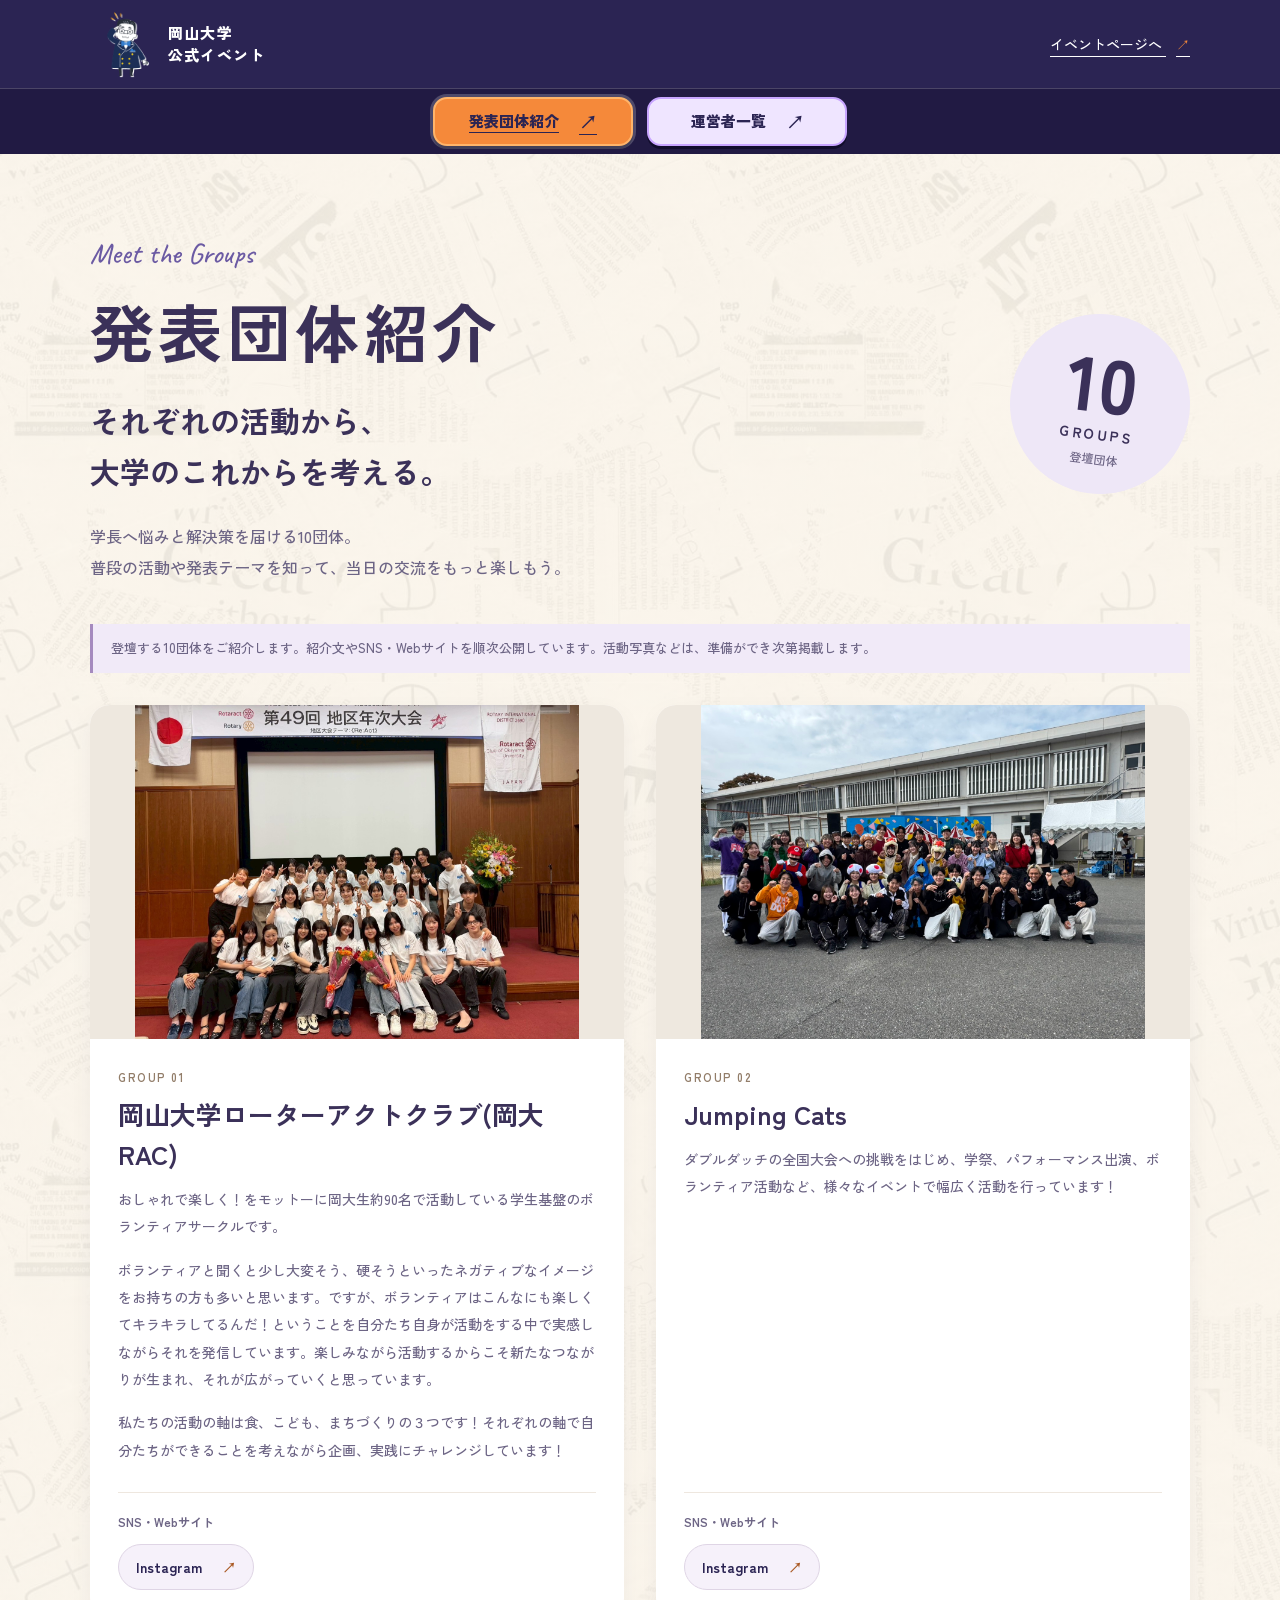
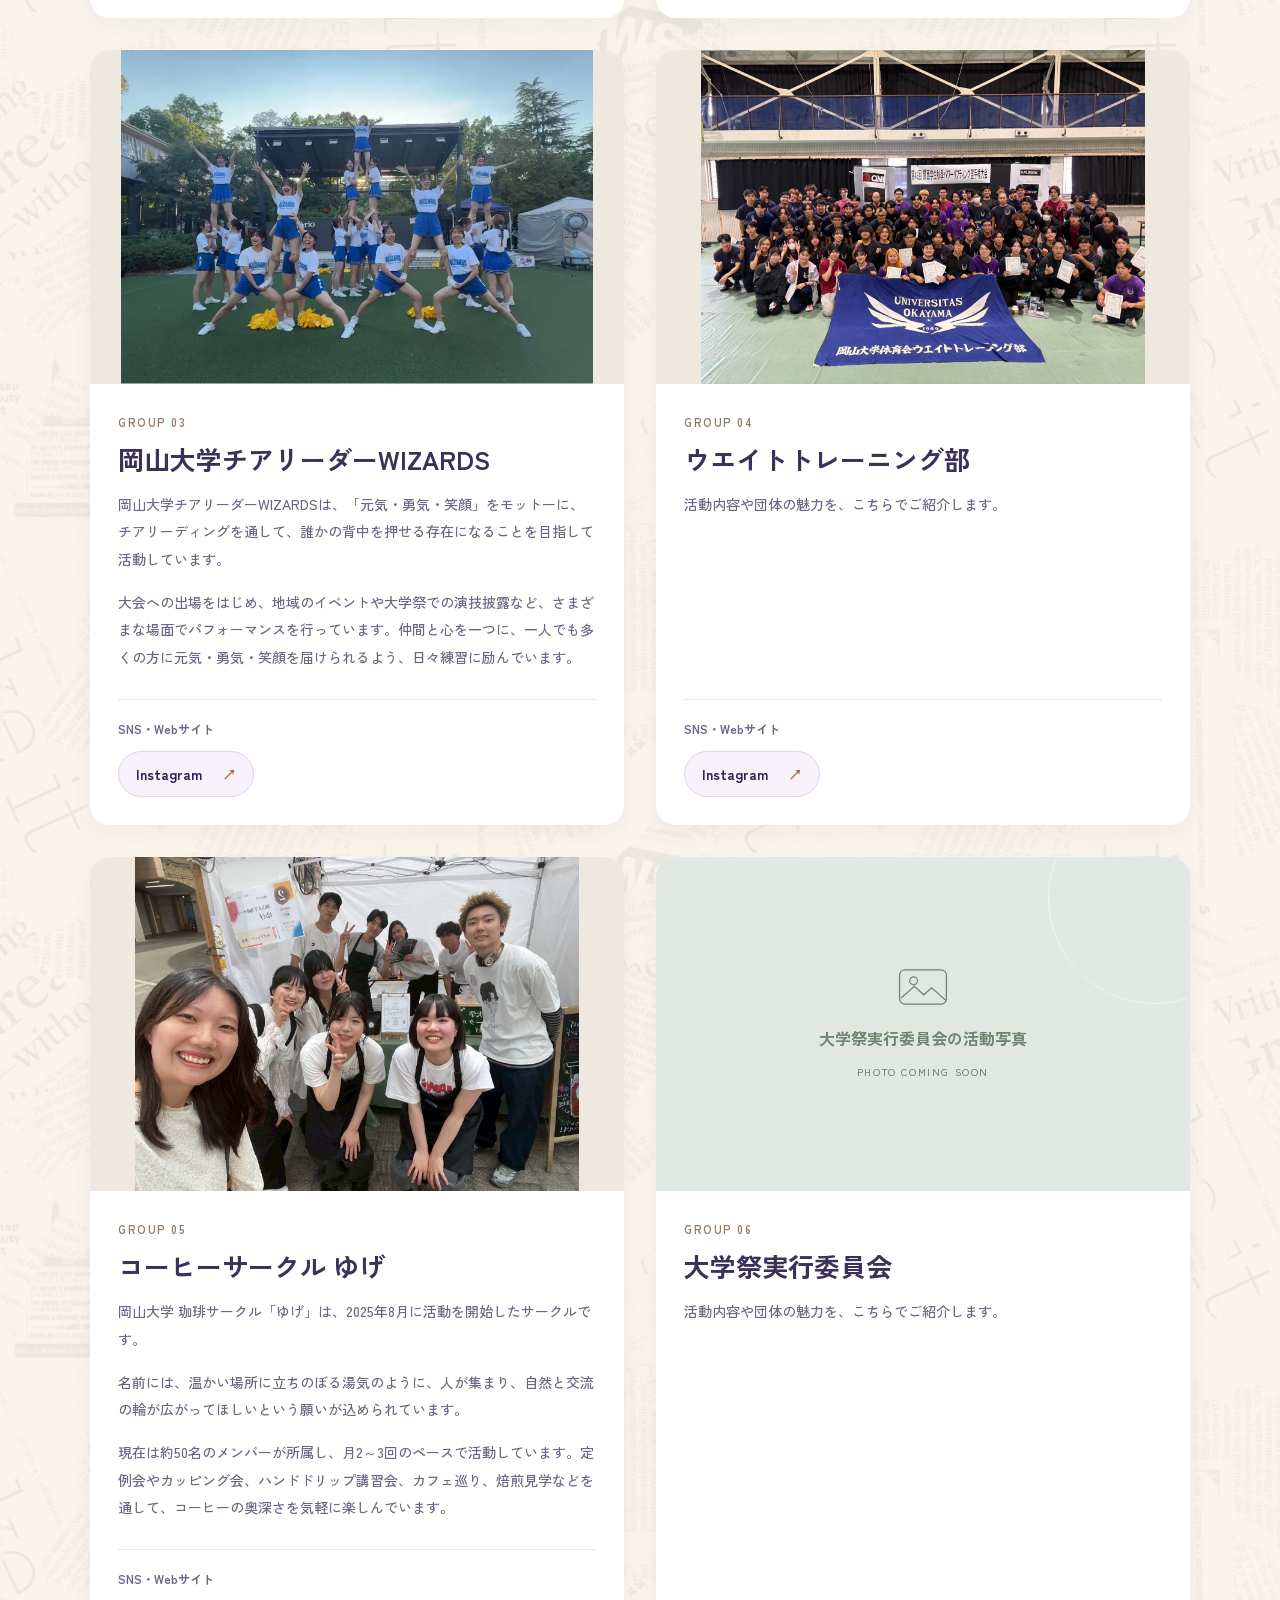
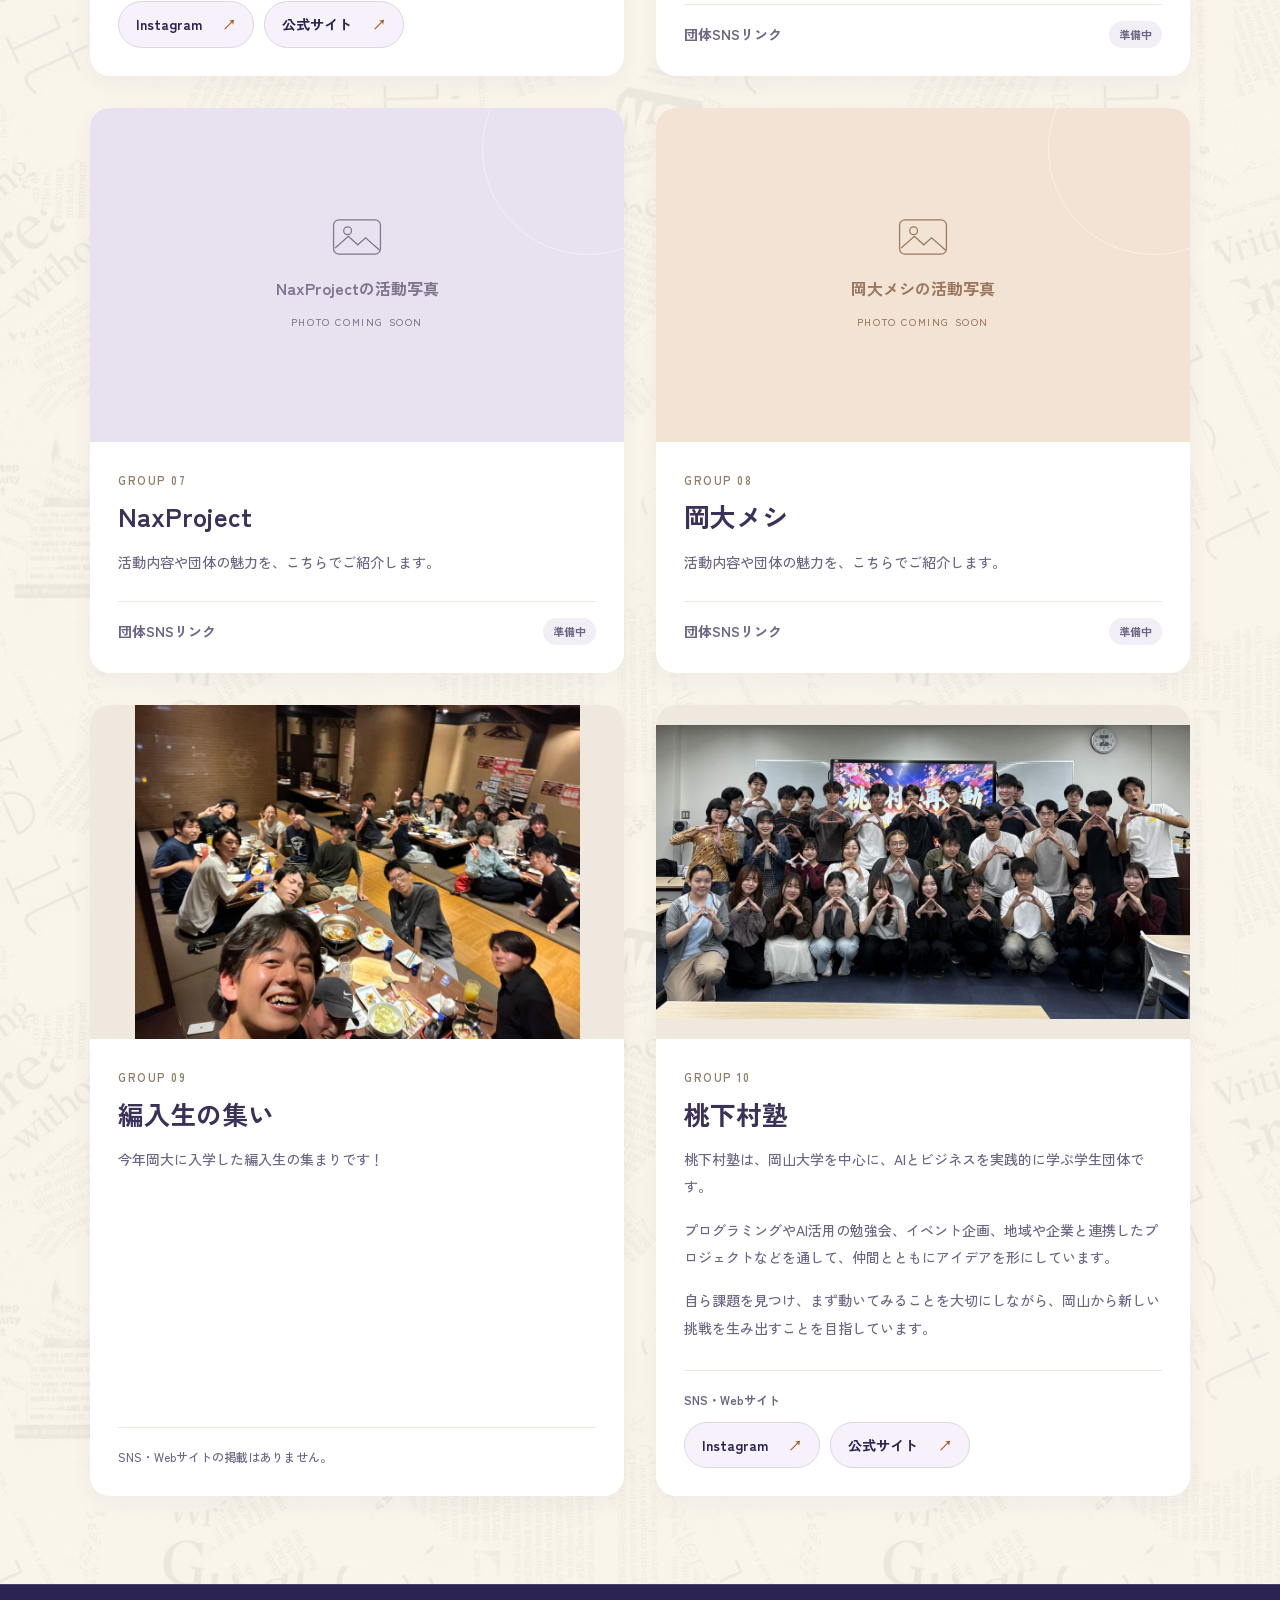
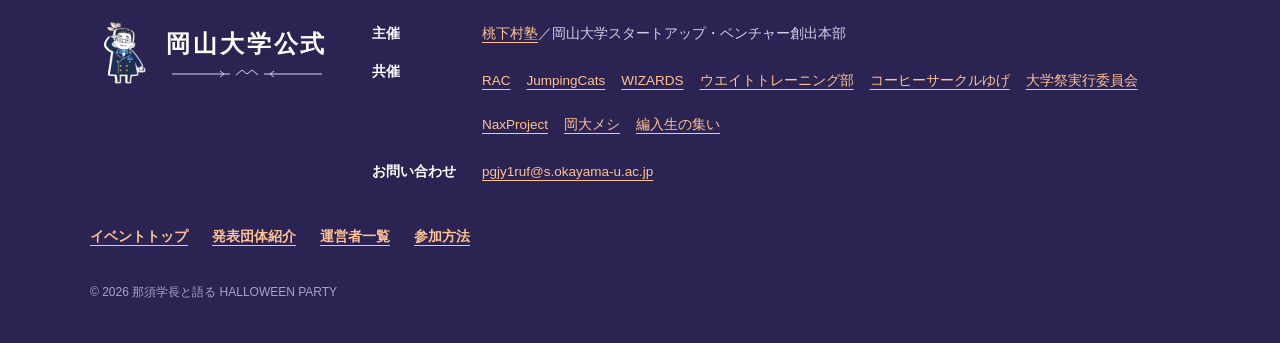
==== groups/index.html @ 15d21b57 "Add weight training club Instagram link" ====
<!doctype html>
<html lang="ja">
<head>
<meta charset="utf-8"><meta name="viewport" content="width=device-width, initial-scale=1">

<title>発表団体紹介｜岡山大学・那須学長と語る HALLOWEEN PARTY</title>
<meta name="description" content="岡山大学の「那須学長と語る HALLOWEEN PARTY」に登壇するRAC、JumpingCats、WIZARDSなど10団体を紹介。2026年10月28日、KIBINOVE 1階で開催。活動紹介やSNS・Webサイトはこちら。活動写真も順次掲載します。">
<link rel="canonical" href="https://okayama-u-halloween.momoshita.jp/groups/">
<meta property="og:type" content="website">
<meta property="og:locale" content="ja_JP">
<meta property="og:site_name" content="那須学長と語る HALLOWEEN PARTY">
<meta property="og:title" content="発表団体紹介｜岡山大学・那須学長と語る HALLOWEEN PARTY">
<meta property="og:description" content="岡山大学の「那須学長と語る HALLOWEEN PARTY」に登壇するRAC、JumpingCats、WIZARDSなど10団体を紹介。2026年10月28日、KIBINOVE 1階で開催。活動紹介やSNS・Webサイトはこちら。活動写真も順次掲載します。">
<meta property="og:url" content="https://okayama-u-halloween.momoshita.jp/groups/">
<meta property="og:image" content="https://okayama-u-halloween.momoshita.jp/images/title-logo.png">
<meta property="og:image:width" content="1160">
<meta property="og:image:height" content="434">
<meta property="og:image:alt" content="那須学長と語る HALLOWEEN PARTYのタイトルロゴ">
<meta name="twitter:card" content="summary_large_image">
<script type="application/ld+json">
{
  "@context": "https://schema.org",
  "@type": "BreadcrumbList",
  "itemListElement": [
    {
      "@type": "ListItem",
      "position": 1,
      "name": "イベントトップ",
      "item": "https://okayama-u-halloween.momoshita.jp/"
    },
    {
      "@type": "ListItem",
      "position": 2,
      "name": "発表団体紹介",
      "item": "https://okayama-u-halloween.momoshita.jp/groups/"
    }
  ]
}
</script>
<script type="application/ld+json">
{
  "@context": "https://schema.org",
  "@type": "CollectionPage",
  "name": "発表団体紹介",
  "url": "https://okayama-u-halloween.momoshita.jp/groups/",
  "mainEntity": {
    "@type": "ItemList",
    "numberOfItems": 10,
    "itemListElement": [
      {
        "@type": "ListItem",
        "position": 1,
        "name": "岡山大学ローターアクトクラブ(岡大RAC)"
      },
      {
        "@type": "ListItem",
        "position": 2,
        "name": "Jumping Cats"
      },
      {
        "@type": "ListItem",
        "position": 3,
        "name": "岡山大学チアリーダーWIZARDS"
      },
      {
        "@type": "ListItem",
        "position": 4,
        "name": "ウエイトトレーニング部"
      },
      {
        "@type": "ListItem",
        "position": 5,
        "name": "コーヒーサークル ゆげ"
      },
      {
        "@type": "ListItem",
        "position": 6,
        "name": "大学祭実行委員会"
      },
      {
        "@type": "ListItem",
        "position": 7,
        "name": "NaxProject"
      },
      {
        "@type": "ListItem",
        "position": 8,
        "name": "岡大メシ"
      },
      {
        "@type": "ListItem",
        "position": 9,
        "name": "編入生の集い"
      },
      {
        "@type": "ListItem",
        "position": 10,
        "name": "桃下村塾"
      }
    ]
  }
}
</script>

<link rel="preconnect" href="https://fonts.googleapis.com">
<link rel="preconnect" href="https://fonts.gstatic.com" crossorigin>
<link href="https://fonts.googleapis.com/css2?family=Caveat:wght@700&family=Zen+Kaku+Gothic+New:wght@500;700;900&display=swap" rel="stylesheet">
<link rel="stylesheet" href="groups.css?v=3">
<link rel="stylesheet" href="groups-page.css?v=4">
<link rel="stylesheet" href="/assets/site-footer.css?v=1">
<link rel="stylesheet" href="/assets/site-navigation.css?v=1">
</head>
<body>
<a class="skip" href="#main">本文へ</a>
<header><div class="wrap header-inner"><a class="brand" href="/"><img src="../images/president-salute.png" alt="" width="1280" height="1280"><span>岡山大学<br>公式イベント</span></a><a class="home" href="/">イベントページへ <span aria-hidden="true">↗</span></a></div><nav class="section-nav" aria-label="紹介ページ"><a href="/groups/" aria-current="page">発表団体紹介 <span aria-hidden="true">↗</span></a><a href="/staff/">運営者一覧 <span aria-hidden="true">↗</span></a></nav></header>
<main id="main"><section class="intro wrap group-intro"><div><p class="eyebrow">Meet the Groups</p><h1>発表団体紹介</h1><p class="lead">それぞれの活動から、<br>大学のこれからを考える。</p><p class="intro-copy">学長へ悩みと解決策を届ける10団体。<br>普段の活動や発表テーマを知って、当日の交流をもっと楽しもう。</p></div><div class="group-count"><strong>10</strong><span>GROUPS</span><small>登壇団体</small></div></section><div class="wrap"><p class="preview-note">登壇する10団体をご紹介します。紹介文やSNS・Webサイトを順次公開しています。活動写真などは、準備ができ次第掲載します。</p></div><section class="wrap listing photo-listing" aria-label="発表団体一覧"><article class="group-card" id="rac"><div class="activity-photo has-photo"><img src="/images/groups/rac.jpg" alt="岡山大学ローターアクトクラブのメンバーが地区年次大会で撮影した集合写真" width="1477" height="1108" loading="lazy" decoding="async"></div><div class="card-body"><span class="group-number">GROUP 01</span><h2>岡山大学ローターアクトクラブ(岡大RAC)</h2><div class="group-description"><p>おしゃれで楽しく！をモットーに岡大生約90名で活動している学生基盤のボランティアサークルです。</p><p>ボランティアと聞くと少し大変そう、硬そうといったネガティブなイメージをお持ちの方も多いと思います。ですが、ボランティアはこんなにも楽しくてキラキラしてるんだ！ということを自分たち自身が活動をする中で実感しながらそれを発信しています。楽しみながら活動するからこそ新たなつながりが生まれ、それが広がっていくと思っています。</p><p>私たちの活動の軸は食、こども、まちづくりの３つです！それぞれの軸で自分たちができることを考えながら企画、実践にチャレンジしています！</p></div><div class="group-links"><p class="group-links-label">SNS・Webサイト</p><div class="group-links-buttons"><a class="group-social-link" href="https://www.instagram.com/okayamauni_rotaract/" target="_blank" rel="noopener noreferrer" aria-label="岡山大学ローターアクトクラブ(岡大RAC)のInstagram（新しいタブで開きます）"><span>Instagram</span><span aria-hidden="true">↗</span></a></div></div></div></article><article class="group-card" id="jumpingcats"><div class="activity-photo has-photo"><img src="/images/groups/jumping-cats.jpg" alt="Jumping Catsのメンバーが仮装して集まった集合写真" width="1477" height="1108" loading="lazy" decoding="async"></div><div class="card-body"><span class="group-number">GROUP 02</span><h2>Jumping Cats</h2><div class="group-description"><p>ダブルダッチの全国大会への挑戦をはじめ、学祭、パフォーマンス出演、ボランティア活動など、様々なイベントで幅広く活動を行っています！</p></div><div class="group-links"><p class="group-links-label">SNS・Webサイト</p><div class="group-links-buttons"><a class="group-social-link" href="https://www.instagram.com/jumpingcats_ou/" target="_blank" rel="noopener noreferrer" aria-label="Jumping CatsのInstagram（新しいタブで開きます）"><span>Instagram</span><span aria-hidden="true">↗</span></a></div></div></div></article><article class="group-card" id="wizards"><div class="activity-photo has-photo"><img src="/images/groups/wizards.jpg" alt="岡山大学チアリーダーWIZARDSがチアリーディングを披露する様子" width="928" height="657" loading="lazy" decoding="async"></div><div class="card-body"><span class="group-number">GROUP 03</span><h2>岡山大学チアリーダーWIZARDS</h2><div class="group-description"><p>岡山大学チアリーダーWIZARDSは、「元気・勇気・笑顔」をモットーに、チアリーディングを通して、誰かの背中を押せる存在になることを目指して活動しています。</p><p>大会への出場をはじめ、地域のイベントや大学祭での演技披露など、さまざまな場面でパフォーマンスを行っています。仲間と心を一つに、一人でも多くの方に元気・勇気・笑顔を届けられるよう、日々練習に励んでいます。</p></div><div class="group-links"><p class="group-links-label">SNS・Webサイト</p><div class="group-links-buttons"><a class="group-social-link" href="https://www.instagram.com/ouc_wizards/" target="_blank" rel="noopener noreferrer" aria-label="岡山大学チアリーダーWIZARDSのInstagram（新しいタブで開きます）"><span>Instagram</span><span aria-hidden="true">↗</span></a></div></div></div></article><article class="group-card" id="weight-training"><div class="activity-photo has-photo"><img src="/images/groups/weight-training.png" alt="岡山大学ウエイトトレーニング部の旗を囲むメンバーの集合写真" width="1477" height="1108" loading="lazy" decoding="async"></div><div class="card-body"><span class="group-number">GROUP 04</span><h2>ウエイトトレーニング部</h2><p>活動内容や団体の魅力を、こちらでご紹介します。</p><div class="group-links"><p class="group-links-label">SNS・Webサイト</p><div class="group-links-buttons"><a class="group-social-link" href="https://www.instagram.com/okadai_weight/" target="_blank" rel="noopener noreferrer" aria-label="ウエイトトレーニング部のInstagram（新しいタブで開きます）"><span>Instagram</span><span aria-hidden="true">↗</span></a></div></div></div></article><article class="group-card" id="yuge"><div class="activity-photo has-photo"><img src="/images/groups/yuge.jpg" alt="コーヒーサークル ゆげのメンバーが出店先で撮影した集合写真" width="1477" height="1108" loading="lazy" decoding="async"></div><div class="card-body"><span class="group-number">GROUP 05</span><h2>コーヒーサークル ゆげ</h2><div class="group-description"><p>岡山大学 珈琲サークル「ゆげ」は、2025年8月に活動を開始したサークルです。</p><p>名前には、温かい場所に立ちのぼる湯気のように、人が集まり、自然と交流の輪が広がってほしいという願いが込められています。</p><p>現在は約50名のメンバーが所属し、月2～3回のペースで活動しています。定例会やカッピング会、ハンドドリップ講習会、カフェ巡り、焙煎見学などを通して、コーヒーの奥深さを気軽に楽しんでいます。</p></div><div class="group-links"><p class="group-links-label">SNS・Webサイト</p><div class="group-links-buttons"><a class="group-social-link" href="https://www.instagram.com/okadai_coffee_circle/" target="_blank" rel="noopener noreferrer" aria-label="コーヒーサークル ゆげのInstagram（新しいタブで開きます）"><span>Instagram</span><span aria-hidden="true">↗</span></a><a class="group-social-link" href="https://okadai-coffee-circle.github.io/website/" target="_blank" rel="noopener noreferrer" aria-label="コーヒーサークル ゆげの公式サイト（新しいタブで開きます）"><span>公式サイト</span><span aria-hidden="true">↗</span></a></div></div></div></article><article class="group-card" id="university-festival"><div class="activity-photo photo-tone-2" role="img" aria-label="大学祭実行委員会の活動写真の掲載予定スペース"><svg viewBox="0 0 64 48" fill="none" aria-hidden="true"><rect x="2" y="2" width="60" height="44" rx="7"/><circle cx="20" cy="16" r="5"/><path d="m4 38 17-15 12 11 10-9 18 16"/></svg><span>大学祭実行委員会の活動写真</span><small>PHOTO COMING SOON</small></div><div class="card-body"><span class="group-number">GROUP 06</span><h2>大学祭実行委員会</h2><p>活動内容や団体の魅力を、こちらでご紹介します。</p><span class="card-link sns-pending" aria-disabled="true"><span>団体SNSリンク</span><small>準備中</small></span></div></article><article class="group-card" id="naxproject"><div class="activity-photo photo-tone-0" role="img" aria-label="NaxProjectの活動写真の掲載予定スペース"><svg viewBox="0 0 64 48" fill="none" aria-hidden="true"><rect x="2" y="2" width="60" height="44" rx="7"/><circle cx="20" cy="16" r="5"/><path d="m4 38 17-15 12 11 10-9 18 16"/></svg><span>NaxProjectの活動写真</span><small>PHOTO COMING SOON</small></div><div class="card-body"><span class="group-number">GROUP 07</span><h2>NaxProject</h2><p>活動内容や団体の魅力を、こちらでご紹介します。</p><span class="card-link sns-pending" aria-disabled="true"><span>団体SNSリンク</span><small>準備中</small></span></div></article><article class="group-card" id="okadai-meshi"><div class="activity-photo photo-tone-1" role="img" aria-label="岡大メシの活動写真の掲載予定スペース"><svg viewBox="0 0 64 48" fill="none" aria-hidden="true"><rect x="2" y="2" width="60" height="44" rx="7"/><circle cx="20" cy="16" r="5"/><path d="m4 38 17-15 12 11 10-9 18 16"/></svg><span>岡大メシの活動写真</span><small>PHOTO COMING SOON</small></div><div class="card-body"><span class="group-number">GROUP 08</span><h2>岡大メシ</h2><p>活動内容や団体の魅力を、こちらでご紹介します。</p><span class="card-link sns-pending" aria-disabled="true"><span>団体SNSリンク</span><small>準備中</small></span></div></article><article class="group-card" id="transfer-students"><div class="activity-photo has-photo"><img src="/images/groups/transfer-students.jpg" alt="編入生の集いのメンバーが交流する集合写真" width="4032" height="3024" loading="lazy" decoding="async"></div><div class="card-body"><span class="group-number">GROUP 09</span><h2>編入生の集い</h2><div class="group-description"><p>今年岡大に入学した編入生の集まりです！</p></div><p class="group-no-links">SNS・Webサイトの掲載はありません。</p></div></article><article class="group-card" id="toukasonjuku"><div class="activity-photo has-photo"><img src="/images/groups/toukasonjuku.png" alt="桃下村塾のメンバーの集合写真" width="1178" height="650" loading="lazy" decoding="async"></div><div class="card-body"><span class="group-number">GROUP 10</span><h2>桃下村塾</h2><div class="group-description"><p>桃下村塾は、岡山大学を中心に、AIとビジネスを実践的に学ぶ学生団体です。</p><p>プログラミングやAI活用の勉強会、イベント企画、地域や企業と連携したプロジェクトなどを通して、仲間とともにアイデアを形にしています。</p><p>自ら課題を見つけ、まず動いてみることを大切にしながら、岡山から新しい挑戦を生み出すことを目指しています。</p></div><div class="group-links"><p class="group-links-label">SNS・Webサイト</p><div class="group-links-buttons"><a class="group-social-link" href="https://www.instagram.com/toukasonjuku_ai/" target="_blank" rel="noopener noreferrer" aria-label="桃下村塾のInstagram（新しいタブで開きます）"><span>Instagram</span><span aria-hidden="true">↗</span></a><a class="group-social-link" href="https://www.momoshita.jp/" target="_blank" rel="noopener noreferrer" aria-label="桃下村塾の公式サイト（新しいタブで開きます）"><span>公式サイト</span><span aria-hidden="true">↗</span></a></div></div></div></article></section></main>
<footer class="site-footer" id="site-footer">
  <div class="site-footer-inner">
    <a class="site-footer-brand" href="/" aria-label="岡山大学公式イベント トップへ">
      <img class="site-footer-figure" src="/images/president-salute.png" alt="" width="1280" height="1280" loading="lazy" decoding="async">
      <span class="site-footer-brand-text"><b>岡山大学公式</b><svg viewBox="0 0 150 10" aria-hidden="true" fill="none" stroke="#d9cfff" stroke-width="1"><path d="M0 6H58M92 6H150"/><path d="M48 3l4 3-4 3M102 3l-4 3 4 3"/><path d="M64 7l6-5 5 4 5-4 6 5"/></svg></span>
    </a>
    <dl>
      <dt>主催</dt><dd><a href="/groups/#toukasonjuku">桃下村塾</a>／岡山大学スタートアップ・ベンチャー創出本部</dd>
      <dt>共催</dt><dd class="partner-links"><a href="/groups/#rac">RAC</a><a href="/groups/#jumpingcats">JumpingCats</a><a href="/groups/#wizards">WIZARDS</a><a href="/groups/#weight-training">ウエイトトレーニング部</a><a href="/groups/#yuge">コーヒーサークルゆげ</a><a href="/groups/#university-festival">大学祭実行委員会</a><a href="/groups/#naxproject">NaxProject</a><a href="/groups/#okadai-meshi">岡大メシ</a><a href="/groups/#transfer-students">編入生の集い</a></dd>
      <dt>お問い合わせ</dt><dd><a href="mailto:pgjy1ruf@s.okayama-u.ac.jp">pgjy1ruf@s.okayama-u.ac.jp</a></dd>
    </dl>
    <nav class="site-footer-nav" aria-label="関連ページ"><a href="/">イベントトップ</a><a href="/groups/">発表団体紹介</a><a href="/staff/">運営者一覧</a><a href="/#entry">参加方法</a></nav>
    <small class="site-footer-copyright">&copy; 2026 那須学長と語る HALLOWEEN PARTY</small>
  </div>
</footer>
</body></html>
---- groups/groups.css ----
:root{--navy:#2b2453;--ink:#3b3159;--muted:#6d6585;--cream:#fbf6ee;--orange:#f5893a;--lav:#eee7f7}
*{box-sizing:border-box}body{margin:0;background:linear-gradient(#fbf6eeed,#fbf6eeed),url('../images/newspaper.webp') 0 0/720px auto;color:var(--ink);font:500 16px/1.9 'Zen Kaku Gothic New','Yu Gothic',sans-serif;overflow-wrap:anywhere}a{color:inherit}a:focus-visible{outline:3px solid var(--orange);outline-offset:6px}img{display:block;max-width:100%}.wrap{max-width:1180px;margin:auto;padding:0 40px}.skip{position:absolute;top:-100px}.skip:focus{top:0;background:#fff;z-index:5}header{background:var(--navy);color:white}.header-inner{display:flex;justify-content:space-between;align-items:center;min-height:88px;gap:20px}.brand{display:flex;align-items:center;gap:12px;text-decoration:none;font-size:15px;font-weight:900;line-height:1.5;letter-spacing:.08em}.brand img{height:66px;filter:drop-shadow(1px 1px 0 white)}.home{font-size:14px;text-underline-offset:6px}.home span{margin-left:10px;color:var(--orange)}.intro{position:relative;padding-top:72px;padding-bottom:42px}.eyebrow{font-family:'Caveat',cursive;font-size:29px;color:#6b5aa3;margin:0 0 6px}h1{font-size:clamp(34px,5vw,64px);line-height:1.35;letter-spacing:.07em;margin:0 0 22px}h2{font-size:23px;line-height:1.55;margin:0 0 12px}.lead{font-size:clamp(20px,2.8vw,30px);font-weight:700;line-height:1.7;margin:0 0 24px}.draft{font-size:13px;color:var(--muted);margin:14px 0 0}.listing{display:grid;grid-template-columns:repeat(3,minmax(0,1fr));gap:28px;padding-bottom:88px}.group-card{display:flex;flex-direction:column;text-decoration:none;background:#fff;border-radius:20px;overflow:hidden;box-shadow:0 8px 24px #2b24530c;transition:transform .2s,box-shadow .2s}.group-card:hover{transform:translateY(-5px);box-shadow:0 14px 30px #2b245320}.card-art{height:170px;background:#fde4d9;position:relative;overflow:hidden}.art-1{background:var(--lav)}.art-2{background:#f5edda}.card-art>span{position:absolute;left:24px;top:8px;font-size:72px;line-height:1.4;font-weight:900;color:#2b245318}.card-art img{position:absolute;right:22px;bottom:10px;height:125px;max-width:145px;object-fit:contain;transform:rotate(-8deg)}.card-body{padding:24px;display:flex;flex-direction:column;flex:1}.card-body p{color:var(--muted);font-size:14px;margin:0 0 26px}.card-link{display:flex;justify-content:space-between;align-items:center;font-size:14px;font-weight:700;border-top:1px solid #eee7df;padding-top:16px;margin-top:auto}.card-link span{color:#d9661a;font-size:22px}.breadcrumb{display:flex;gap:12px;font-size:13px;color:var(--muted);padding:28px 0}.detail-hero{display:grid;grid-template-columns:1fr 1fr;align-items:center;gap:48px;padding:30px 0 56px}.photo-placeholder{min-height:280px;border:1px dashed #bcb0d4;background:var(--lav);border-radius:20px;display:flex;flex-direction:column;align-items:center;justify-content:center;gap:10px;color:var(--muted)}.photo-placeholder span{font-size:21px;font-weight:700}.photo-placeholder small{font-size:13px}.detail-content{display:grid;grid-template-columns:1.4fr 1fr;gap:28px}.content-panel{background:white;border-radius:20px;padding:32px}.content-panel p:last-child{margin:0;color:var(--muted)}.back-link{display:inline-block;margin:36px 0 72px;text-underline-offset:6px}footer{background:var(--navy);padding:40px 0;color:#ddd5ed;font-size:14px}footer p{margin:0 0 8px}footer p:first-child{color:white;font-weight:700}footer a{display:inline-block;margin-top:16px;color:#ffc293;text-underline-offset:5px}
@media(max-width:900px){.listing{grid-template-columns:repeat(2,minmax(0,1fr))}.detail-hero{gap:24px}.detail-content{grid-template-columns:1fr}}
@media(max-width:599px){.wrap{padding-left:20px;padding-right:20px}.header-inner{min-height:76px;gap:12px}.brand{font-size:13px;gap:8px}.brand img{height:48px}.home{font-size:12px}.home span{margin-left:4px}.intro{padding-top:44px;padding-bottom:30px}.listing{grid-template-columns:1fr;gap:24px;padding-bottom:56px}.card-art{height:148px}.card-body{padding:22px}.detail-hero{grid-template-columns:1fr;padding-top:12px;gap:28px}.photo-placeholder{min-height:230px}.content-panel{padding:24px}.breadcrumb{font-size:12px}.detail-hero h1{font-size:36px}}
@media(prefers-reduced-motion:reduce){.group-card{transition:none}.group-card:hover{transform:none}}
.section-nav{display:flex;align-items:center;justify-content:center;gap:12px;min-height:46px;border-top:1px solid #ffffff20;background:#ffffff0a}.section-nav a{display:inline-flex;gap:18px;align-items:center;padding:4px 18px;border-radius:999px;background:#ffffff14;color:white;text-decoration:none;font-size:13px;font-weight:700;white-space:nowrap}.section-nav a span{color:#ffc293}.section-nav a:hover{background:#f5893a38}.section-nav a[aria-current="page"]{background:var(--orange);color:var(--navy)}.section-nav a[aria-current="page"] span{color:var(--navy)}
.staff-section{padding-bottom:80px}.staff-pending{text-align:center;max-width:760px;margin:0 auto;padding:40px 28px}.staff-pending>img{height:96px;width:auto;margin:0 auto 20px;transform:rotate(-7deg)}.staff-pending .eyebrow{margin-bottom:8px}.staff-pending h2{font-size:clamp(20px,4vw,28px)}.page-links{display:flex;justify-content:center;flex-wrap:wrap;gap:16px 32px;margin-top:32px;font-size:14px}.page-links a{text-underline-offset:6px}

/* Keep the intrinsic image ratio and navigation touch targets. */
.brand img{width:auto}
.section-nav a{min-height:44px}
@media(max-width:360px){.section-nav{gap:8px}.section-nav a{padding-left:12px;padding-right:12px;gap:10px}.header-inner{flex-wrap:wrap;padding-top:8px;padding-bottom:8px}}
---- groups/groups-page.css ----
.group-intro{display:flex;align-items:center;justify-content:space-between;gap:40px}.intro-copy{color:var(--muted);margin:0}.group-count{flex:none;text-align:center;background:var(--lav);border-radius:50%;width:180px;height:180px;display:flex;flex-direction:column;align-items:center;justify-content:center;transform:rotate(7deg)}.group-count strong{font-size:76px;line-height:1.1;font-weight:900}.group-count span{font-size:14px;letter-spacing:.2em;font-weight:700}.group-count small{font-size:12px;color:var(--muted)}.preview-note{background:#f1eaf8;border-left:3px solid #a58abe;color:var(--muted);padding:12px 18px;margin:0 0 32px;font-size:13px}.photo-listing{grid-template-columns:repeat(2,minmax(0,1fr));gap:32px}.activity-photo{aspect-ratio:16/10;display:flex;flex-direction:column;align-items:center;justify-content:center;gap:9px;background:#e8e1f0;color:#81748f;position:relative;overflow:hidden;text-align:center;padding:22px}.activity-photo:before{content:'';position:absolute;width:210px;height:210px;border:1px solid #ffffff70;border-radius:50%;right:-70px;top:-65px}.activity-photo svg{width:50px;height:38px;stroke:currentColor;stroke-width:1.6;margin-bottom:8px}.activity-photo>span{font-size:16px;font-weight:700}.activity-photo small{font-size:10px;letter-spacing:.16em}.photo-tone-1{background:#f3e3d5;color:#9a775d}.photo-tone-2{background:#e1e8e2;color:#6d8571}.group-number{color:#927d69;font-size:11px;letter-spacing:.14em;font-weight:700;margin-bottom:6px}.photo-listing .card-body{padding:28px}.photo-listing .card-body h2{font-size:26px}.groups-meet{background:#eee7f7;padding:56px 0;text-align:center}.groups-meet h2{font-size:clamp(26px,4vw,34px)}.groups-meet p:not(.eyebrow){color:var(--muted)}.people-button{display:inline-block;background:var(--orange);color:var(--navy);border-radius:999px;text-decoration:none;font-weight:700;padding:13px 24px;margin-top:12px}.people-button:hover{background:#ffac6c}.group-detail-hero{grid-template-columns:1.15fr 1fr;gap:44px}.group-detail-hero .activity-photo{border-radius:20px}.group-detail-hero h1{font-size:clamp(30px,4vw,52px);letter-spacing:.02em}.detail-catch{font-size:20px;font-weight:700;line-height:1.7;margin:0}.group-details{display:grid;grid-template-columns:minmax(0,1.7fr) minmax(0,1fr);gap:28px;align-items:start}.detail-block{margin-bottom:28px}.presentation{border-top:4px solid var(--orange)}.pending-title{font-weight:700;color:var(--ink)!important}.activity-gallery{display:grid;grid-template-columns:1fr 1fr;gap:16px}.activity-gallery .activity-photo{aspect-ratio:4/3;border-radius:16px}.activity-gallery .activity-photo>span{font-size:13px}.speaker-placeholder{display:flex;align-items:center;gap:14px}.speaker-placeholder>span{display:grid;place-items:center;flex:none;width:56px;height:56px;border-radius:50%;background:var(--lav);font-size:22px;color:#9888ad}.speaker-placeholder p{font-size:12px;margin:4px 0 0;color:var(--muted)}.group-event{border-radius:20px;padding:26px;background:var(--navy);color:white}.group-event>span{display:block;font-size:12px;color:#dfd4f6}.group-event>strong{display:block;font-size:24px}.group-event p{font-size:12px;color:#dfd4f6}.group-event a{font-size:14px;color:#ffc293;text-underline-offset:5px}
@media(max-width:760px){.group-count{width:120px;height:120px}.group-count strong{font-size:48px}.group-count span{font-size:11px}.group-details{grid-template-columns:1fr}.group-detail-hero{grid-template-columns:1fr}.group-detail-hero .activity-photo{order:2}.group-intro{align-items:flex-start}.group-intro h1{font-size:36px}}
.group-title{text-decoration:none}.group-title:hover{text-decoration:underline;text-underline-offset:5px}.sns-pending>span{font-size:14px;color:var(--muted)}.sns-pending small{font-size:11px;color:var(--muted);background:#f1eef5;border-radius:999px;padding:3px 10px}.photo-listing article.group-card:hover{transform:none;box-shadow:0 8px 24px #2b24530c}
@media(max-width:599px){.group-intro{gap:12px}.group-count{width:72px;height:72px;margin-top:4px}.group-count strong{font-size:30px}.group-count span{font-size:8px;letter-spacing:.1em}.group-count small{display:none}.group-intro .lead{font-size:20px}.intro-copy{font-size:14px}.photo-listing{grid-template-columns:1fr;gap:24px}.photo-listing .card-body{padding:24px}.photo-listing .card-body h2{font-size:23px}.group-intro .eyebrow{font-size:24px}.activity-gallery{gap:12px}.activity-gallery .activity-photo{padding:12px}.activity-gallery .activity-photo small{font-size:8px}.group-intro{flex-wrap:wrap}.group-count{position:absolute;right:20px;top:44px}.group-intro h1{font-size:32px;padding-right:70px}.group-intro>.group-count{pointer-events:none}}
.group-description{margin-bottom:28px}.photo-listing .group-description p{margin:0 0 16px;line-height:1.95}.photo-listing .group-description p:last-child{margin-bottom:0}.group-links{margin-top:auto;border-top:1px solid #eee7df;padding-top:18px}.photo-listing .group-links-label{margin:0 0 10px;font-size:12px;font-weight:700;color:var(--muted)}.group-links-buttons{display:flex;flex-wrap:wrap;gap:10px}.group-social-link{display:inline-flex;align-items:center;justify-content:space-between;gap:20px;min-height:44px;padding:9px 17px;border:1px solid #dfd5e5;border-radius:999px;background:#f6f1fa;color:var(--navy);font-size:14px;font-weight:700;text-decoration:none}.group-social-link:hover{background:#fde4d9;border-color:var(--orange)}.group-social-link>span:last-child{color:#a95720}.photo-listing .group-no-links{margin-top:auto;margin-bottom:0;padding-top:18px;border-top:1px solid #eee7df;font-size:12px;color:var(--muted)}.group-card{scroll-margin-top:24px}.photo-listing .card-body h2{overflow-wrap:anywhere}
.activity-photo.has-photo{padding:0;background:#eee8df}.activity-photo.has-photo:before{display:none}.activity-photo.has-photo>img{position:absolute;inset:0;width:100%;height:100%;object-fit:contain}
---- assets/site-footer.css ----
/* Shared footer for the event, group and team pages. */
.site-footer{position:relative;z-index:2;background:#2b2453;color:#d6d0ea;border-top:1px solid #ffffff24;padding:36px 0 110px;font:500 13.5px/1.9 'Yu Gothic','Hiragino Kaku Gothic ProN',sans-serif;overflow-wrap:anywhere}
.site-footer .site-footer-inner{box-sizing:border-box;max-width:1180px;margin:0 auto;padding:0 40px;display:grid;gap:22px}
.site-footer .site-footer-brand{display:inline-flex;align-items:center;justify-self:start;gap:14px;color:#fff;text-decoration:none;margin:0}
.site-footer .site-footer-figure{display:block;flex:none;width:auto;height:52px;max-width:100%;margin:0;filter:drop-shadow(1.5px 0 0 #fff) drop-shadow(-1.5px 0 0 #fff) drop-shadow(0 1.5px 0 #fff)}
.site-footer .site-footer-brand-text{display:flex;flex-direction:column;align-items:center;gap:7px}
.site-footer .site-footer-brand b{font-size:20px;font-weight:900;letter-spacing:.12em;line-height:1.4}
.site-footer .site-footer-brand svg{display:block;width:150px;height:10px}
.site-footer dl{display:grid;grid-template-columns:1fr;gap:4px 20px;margin:0}
.site-footer dt{font-weight:700;color:#fff}
.site-footer dd{min-width:0;margin:0 0 8px}
.site-footer a{color:#ffc293;text-underline-offset:4px;margin:0}
.site-footer a:focus-visible{outline:3px solid #f5893a;outline-offset:4px}
.site-footer .partner-links{display:flex;flex-wrap:wrap;align-items:center;gap:0 16px}
.site-footer .partner-links a{display:inline-flex;align-items:center;min-height:44px}
.site-footer .site-footer-nav{display:flex;flex-wrap:wrap;gap:4px 24px;margin:0}
.site-footer .site-footer-nav a{display:inline-flex;align-items:center;min-height:44px;font-size:14px;font-weight:700}
.site-footer .site-footer-copyright{display:block;grid-column:1/-1;color:#a9a2c6;font-size:12px}
@media(min-width:700px){.site-footer dl{grid-template-columns:90px 1fr}}
@media(min-width:960px){.site-footer{padding-bottom:40px}.site-footer .site-footer-inner{grid-template-columns:260px minmax(0,1fr);align-items:start}.site-footer .site-footer-figure{height:62px}.site-footer .site-footer-brand b{font-size:24px}.site-footer .site-footer-nav{grid-column:1/-1}}
@media(max-width:599px){.site-footer .site-footer-inner{padding-left:20px;padding-right:20px}.site-footer .site-footer-nav{gap:4px 20px}}
---- assets/site-navigation.css ----
/* Prominent page links shared by all three headers. */
.page-nav,.section-nav{background:#211a43;border-top:1px solid #ffffff30}
.header .page-nav .wrap{height:64px;min-height:64px;max-width:780px;justify-content:center;gap:14px;padding:8px 20px}
.section-nav{min-height:64px;padding:8px 20px;gap:14px}
.page-nav a,.section-nav a{box-sizing:border-box;display:inline-flex;align-items:center;justify-content:center;gap:20px;min-height:48px;min-width:200px;padding:9px 22px;border:2px solid #ffb46a;border-radius:14px;background:#ffcf9b;color:#2b2453;font-size:15px;font-weight:900;line-height:1.5;text-decoration:none;white-space:nowrap;box-shadow:0 3px 0 #110d2c;transition:background .18s,transform .18s,box-shadow .18s}
.page-nav a:nth-child(2),.section-nav a:nth-child(2){background:#efe5ff;border-color:#c8a5ff}
.page-nav a span,.section-nav a span,.section-nav a[aria-current="page"] span{color:#2b2453;font-size:18px}
.page-nav a:hover,.section-nav a:hover{background:#ffe4c5;transform:translateY(-2px);box-shadow:0 5px 0 #110d2c}
.page-nav a:nth-child(2):hover,.section-nav a:nth-child(2):hover{background:#fff4ff}
.section-nav a[aria-current="page"]{color:#2b2453;text-decoration:underline;text-underline-offset:5px;box-shadow:0 0 0 3px #ffffff35,0 3px 0 #110d2c}
.page-nav a:focus-visible,.section-nav a:focus-visible{outline:3px solid #fff;outline-offset:4px}
@media(max-width:599px){.header .page-nav .wrap,.section-nav{gap:10px;padding-left:20px;padding-right:20px}.page-nav a,.section-nav a{flex:1;min-width:0;max-width:220px;gap:8px;padding:9px 10px;font-size:13px}}
@media(prefers-reduced-motion:reduce){.page-nav a,.section-nav a{transition:none}.page-nav a:hover,.section-nav a:hover{transform:none}}
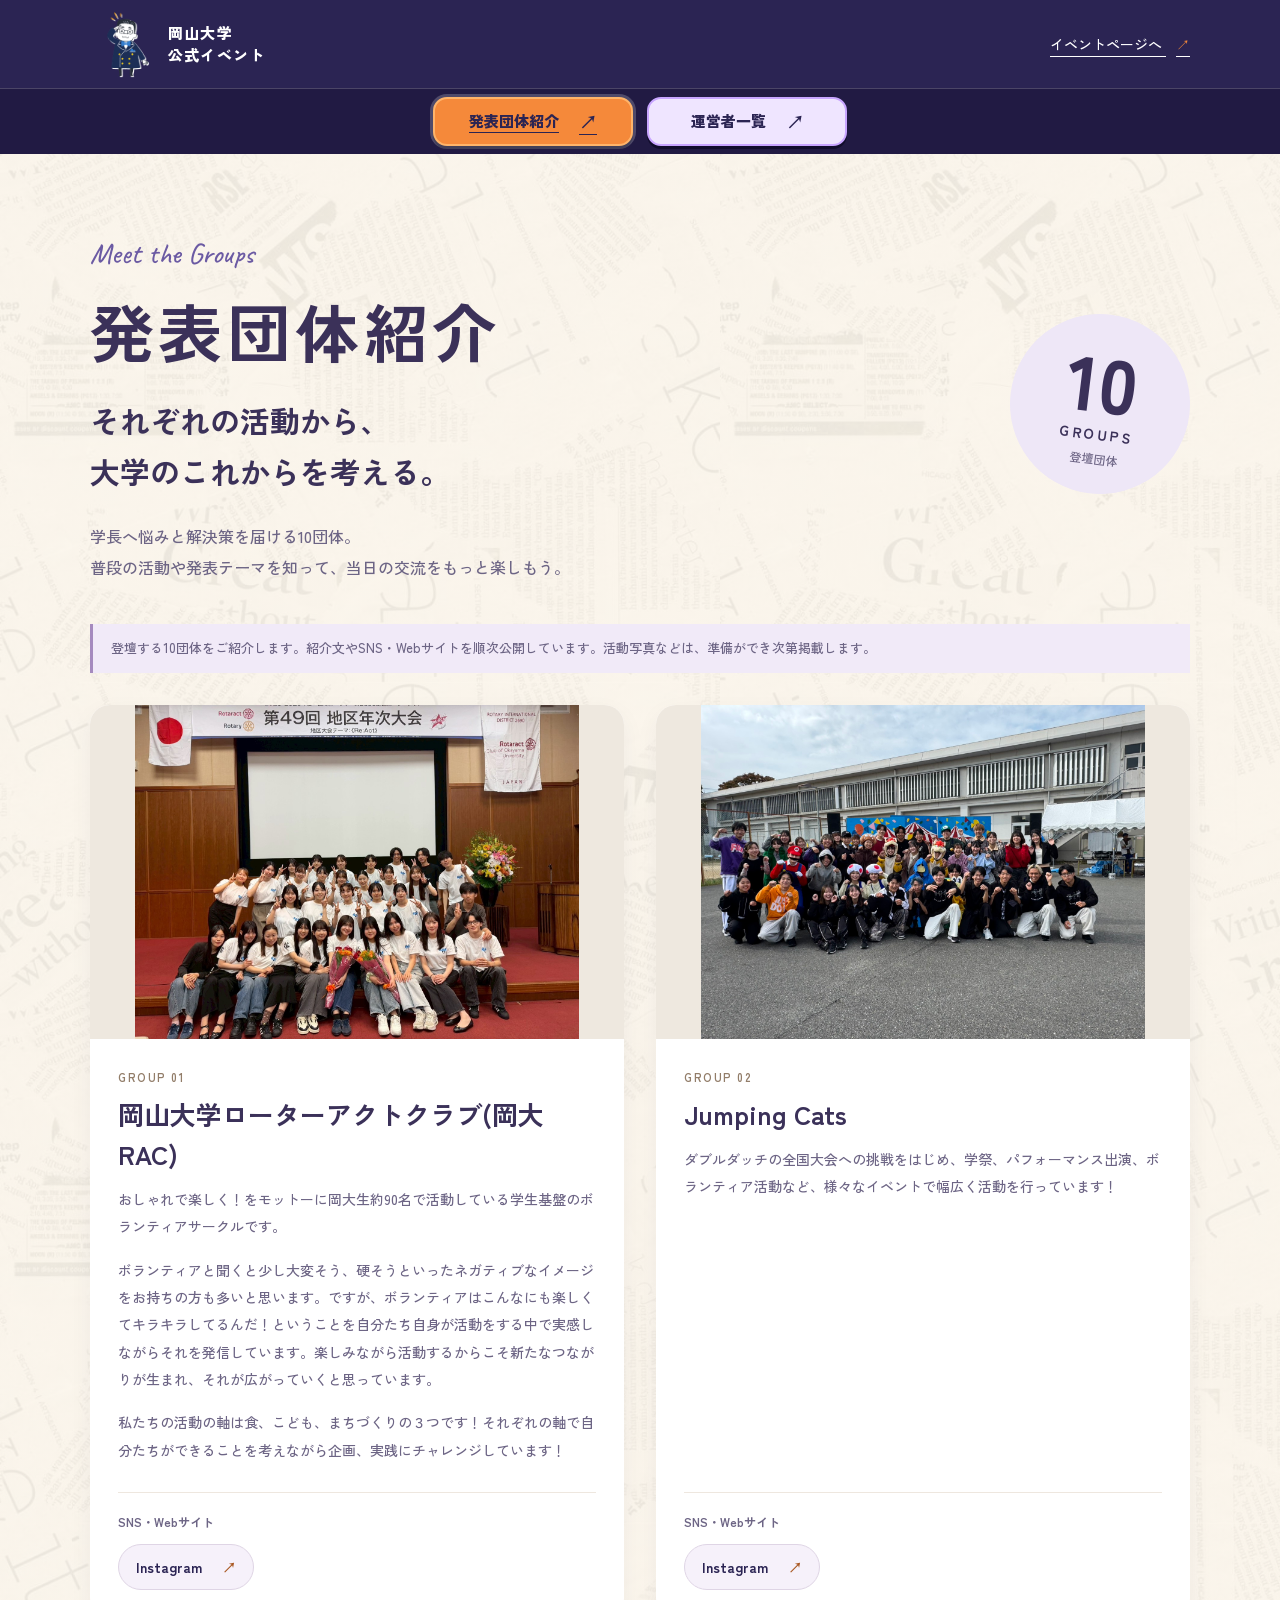
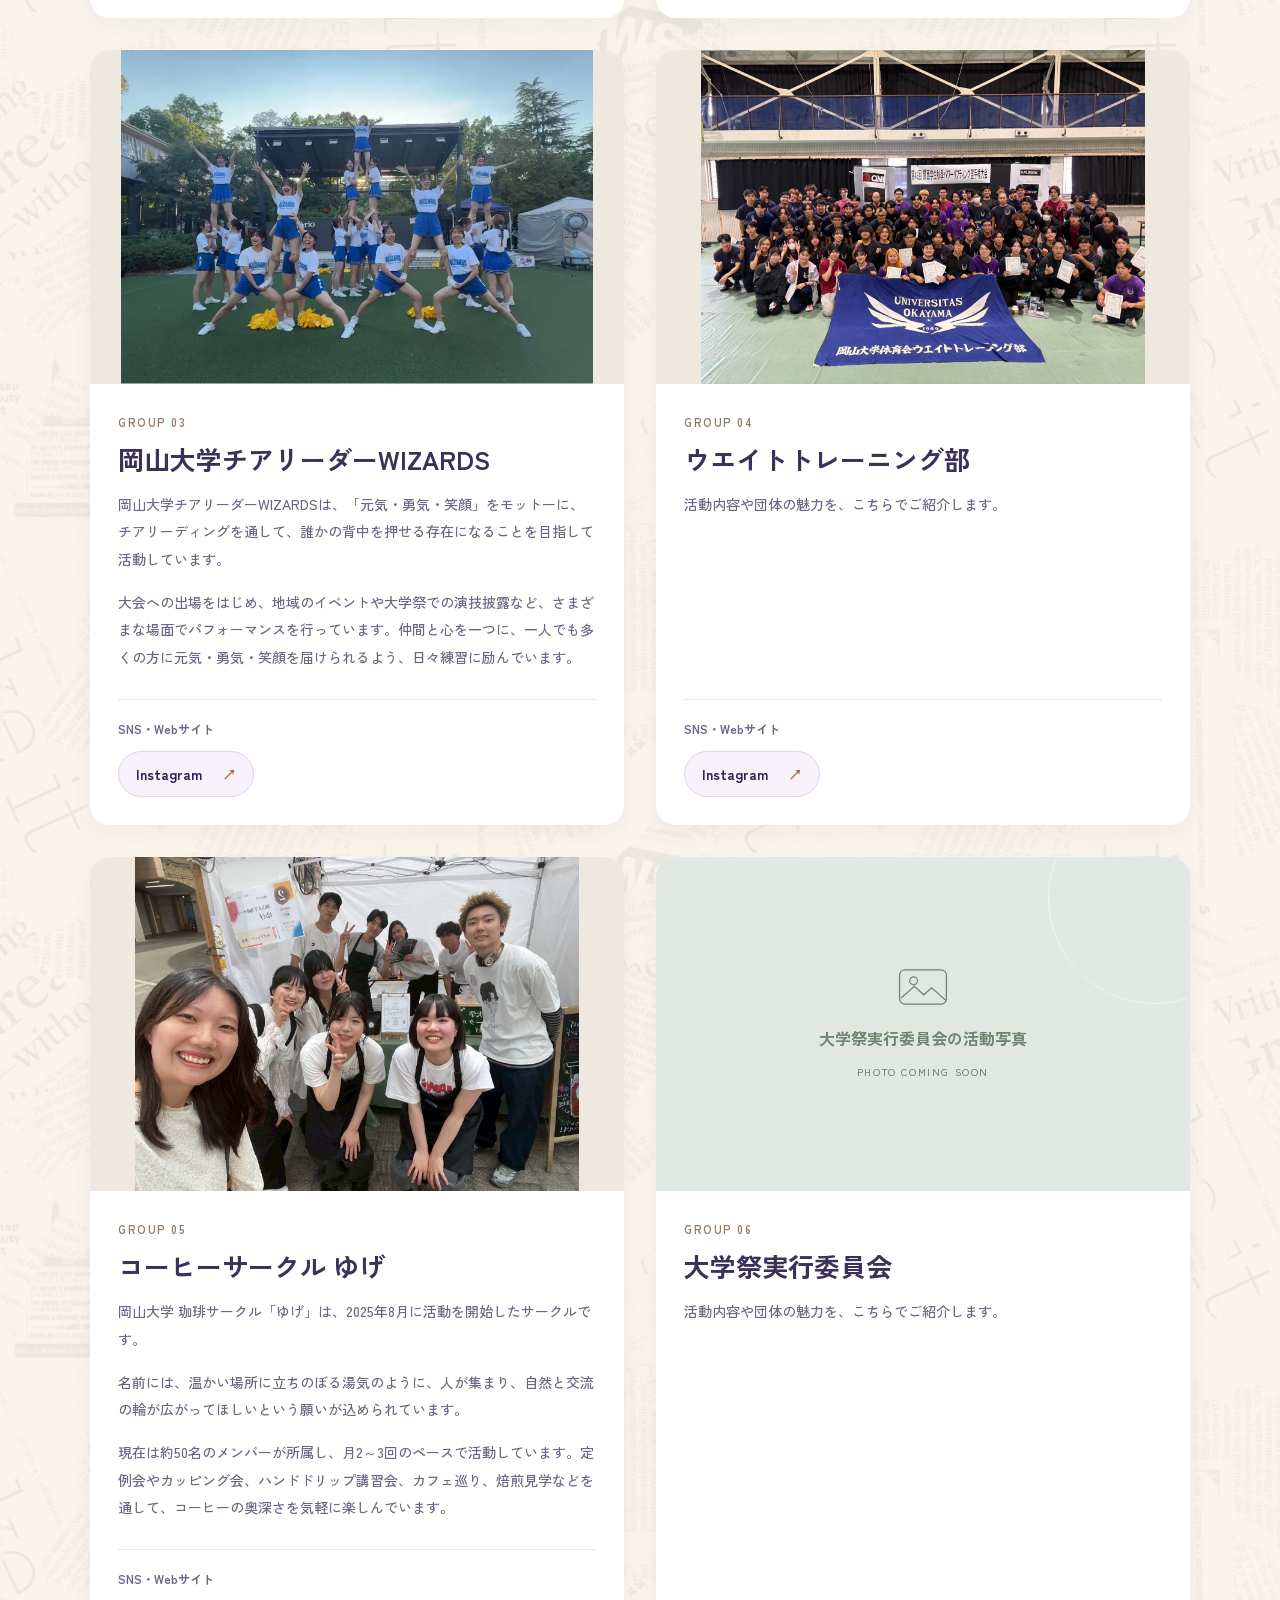
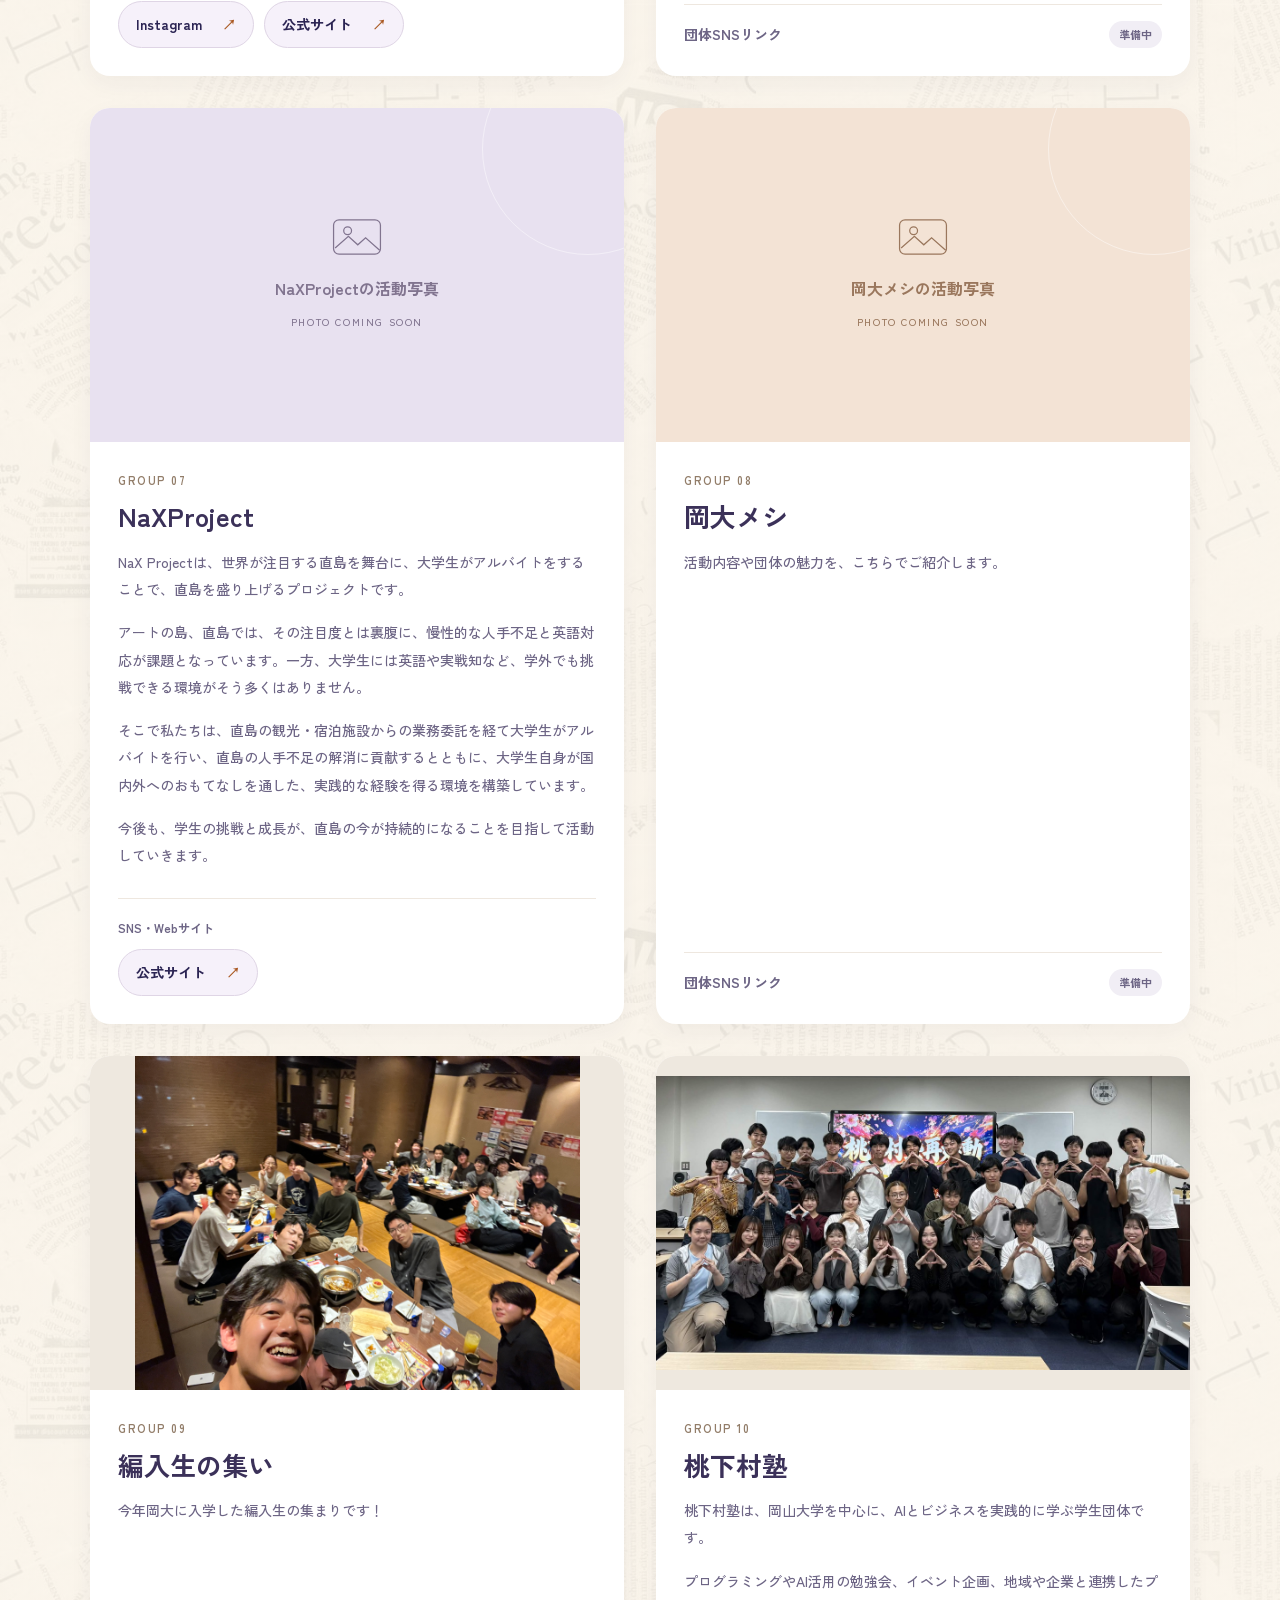
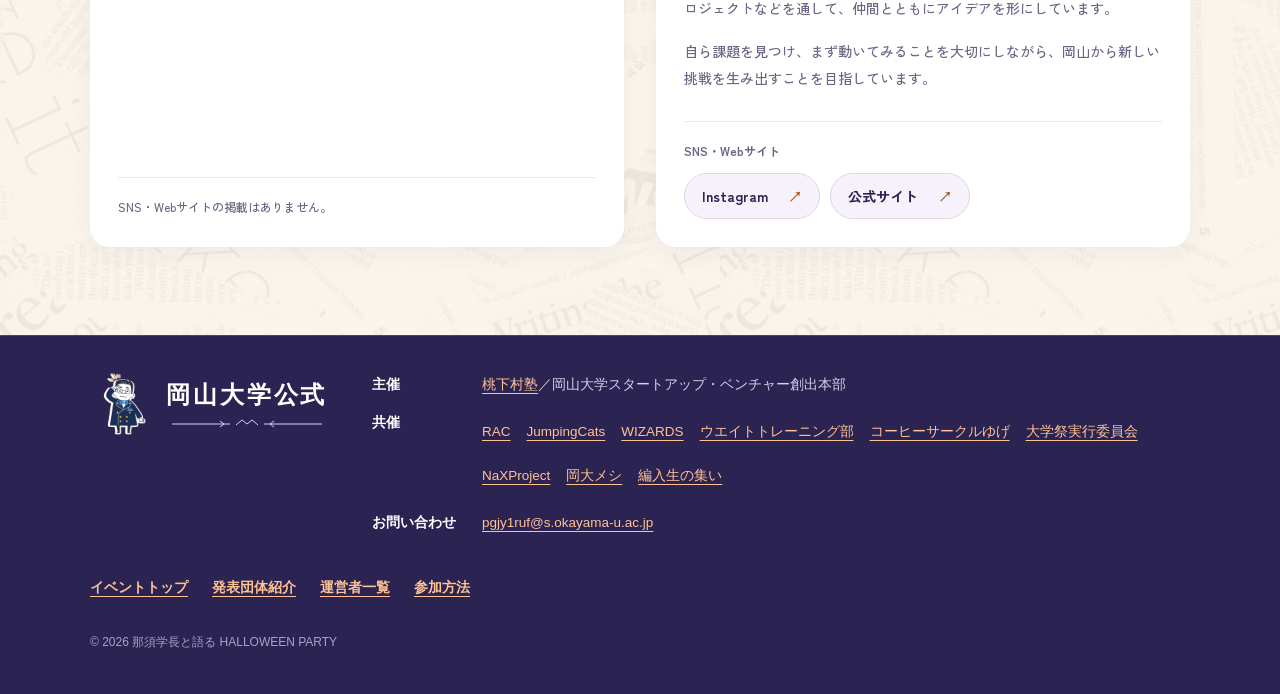
==== commit 2d54711f: "Publish NaXProject description and website" ====
--- a/groups/index.html
+++ b/groups/index.html
@@ -80,7 +80,7 @@
       {
         "@type": "ListItem",
         "position": 7,
-        "name": "NaxProject"
+        "name": "NaXProject"
       },
       {
         "@type": "ListItem",
@@ -113,7 +113,7 @@
 <body>
 <a class="skip" href="#main">本文へ</a>
 <header><div class="wrap header-inner"><a class="brand" href="/"><img src="../images/president-salute.png" alt="" width="1280" height="1280"><span>岡山大学<br>公式イベント</span></a><a class="home" href="/">イベントページへ <span aria-hidden="true">↗</span></a></div><nav class="section-nav" aria-label="紹介ページ"><a href="/groups/" aria-current="page">発表団体紹介 <span aria-hidden="true">↗</span></a><a href="/staff/">運営者一覧 <span aria-hidden="true">↗</span></a></nav></header>
-<main id="main"><section class="intro wrap group-intro"><div><p class="eyebrow">Meet the Groups</p><h1>発表団体紹介</h1><p class="lead">それぞれの活動から、<br>大学のこれからを考える。</p><p class="intro-copy">学長へ悩みと解決策を届ける10団体。<br>普段の活動や発表テーマを知って、当日の交流をもっと楽しもう。</p></div><div class="group-count"><strong>10</strong><span>GROUPS</span><small>登壇団体</small></div></section><div class="wrap"><p class="preview-note">登壇する10団体をご紹介します。紹介文やSNS・Webサイトを順次公開しています。活動写真などは、準備ができ次第掲載します。</p></div><section class="wrap listing photo-listing" aria-label="発表団体一覧"><article class="group-card" id="rac"><div class="activity-photo has-photo"><img src="/images/groups/rac.jpg" alt="岡山大学ローターアクトクラブのメンバーが地区年次大会で撮影した集合写真" width="1477" height="1108" loading="lazy" decoding="async"></div><div class="card-body"><span class="group-number">GROUP 01</span><h2>岡山大学ローターアクトクラブ(岡大RAC)</h2><div class="group-description"><p>おしゃれで楽しく！をモットーに岡大生約90名で活動している学生基盤のボランティアサークルです。</p><p>ボランティアと聞くと少し大変そう、硬そうといったネガティブなイメージをお持ちの方も多いと思います。ですが、ボランティアはこんなにも楽しくてキラキラしてるんだ！ということを自分たち自身が活動をする中で実感しながらそれを発信しています。楽しみながら活動するからこそ新たなつながりが生まれ、それが広がっていくと思っています。</p><p>私たちの活動の軸は食、こども、まちづくりの３つです！それぞれの軸で自分たちができることを考えながら企画、実践にチャレンジしています！</p></div><div class="group-links"><p class="group-links-label">SNS・Webサイト</p><div class="group-links-buttons"><a class="group-social-link" href="https://www.instagram.com/okayamauni_rotaract/" target="_blank" rel="noopener noreferrer" aria-label="岡山大学ローターアクトクラブ(岡大RAC)のInstagram（新しいタブで開きます）"><span>Instagram</span><span aria-hidden="true">↗</span></a></div></div></div></article><article class="group-card" id="jumpingcats"><div class="activity-photo has-photo"><img src="/images/groups/jumping-cats.jpg" alt="Jumping Catsのメンバーが仮装して集まった集合写真" width="1477" height="1108" loading="lazy" decoding="async"></div><div class="card-body"><span class="group-number">GROUP 02</span><h2>Jumping Cats</h2><div class="group-description"><p>ダブルダッチの全国大会への挑戦をはじめ、学祭、パフォーマンス出演、ボランティア活動など、様々なイベントで幅広く活動を行っています！</p></div><div class="group-links"><p class="group-links-label">SNS・Webサイト</p><div class="group-links-buttons"><a class="group-social-link" href="https://www.instagram.com/jumpingcats_ou/" target="_blank" rel="noopener noreferrer" aria-label="Jumping CatsのInstagram（新しいタブで開きます）"><span>Instagram</span><span aria-hidden="true">↗</span></a></div></div></div></article><article class="group-card" id="wizards"><div class="activity-photo has-photo"><img src="/images/groups/wizards.jpg" alt="岡山大学チアリーダーWIZARDSがチアリーディングを披露する様子" width="928" height="657" loading="lazy" decoding="async"></div><div class="card-body"><span class="group-number">GROUP 03</span><h2>岡山大学チアリーダーWIZARDS</h2><div class="group-description"><p>岡山大学チアリーダーWIZARDSは、「元気・勇気・笑顔」をモットーに、チアリーディングを通して、誰かの背中を押せる存在になることを目指して活動しています。</p><p>大会への出場をはじめ、地域のイベントや大学祭での演技披露など、さまざまな場面でパフォーマンスを行っています。仲間と心を一つに、一人でも多くの方に元気・勇気・笑顔を届けられるよう、日々練習に励んでいます。</p></div><div class="group-links"><p class="group-links-label">SNS・Webサイト</p><div class="group-links-buttons"><a class="group-social-link" href="https://www.instagram.com/ouc_wizards/" target="_blank" rel="noopener noreferrer" aria-label="岡山大学チアリーダーWIZARDSのInstagram（新しいタブで開きます）"><span>Instagram</span><span aria-hidden="true">↗</span></a></div></div></div></article><article class="group-card" id="weight-training"><div class="activity-photo has-photo"><img src="/images/groups/weight-training.png" alt="岡山大学ウエイトトレーニング部の旗を囲むメンバーの集合写真" width="1477" height="1108" loading="lazy" decoding="async"></div><div class="card-body"><span class="group-number">GROUP 04</span><h2>ウエイトトレーニング部</h2><p>活動内容や団体の魅力を、こちらでご紹介します。</p><div class="group-links"><p class="group-links-label">SNS・Webサイト</p><div class="group-links-buttons"><a class="group-social-link" href="https://www.instagram.com/okadai_weight/" target="_blank" rel="noopener noreferrer" aria-label="ウエイトトレーニング部のInstagram（新しいタブで開きます）"><span>Instagram</span><span aria-hidden="true">↗</span></a></div></div></div></article><article class="group-card" id="yuge"><div class="activity-photo has-photo"><img src="/images/groups/yuge.jpg" alt="コーヒーサークル ゆげのメンバーが出店先で撮影した集合写真" width="1477" height="1108" loading="lazy" decoding="async"></div><div class="card-body"><span class="group-number">GROUP 05</span><h2>コーヒーサークル ゆげ</h2><div class="group-description"><p>岡山大学 珈琲サークル「ゆげ」は、2025年8月に活動を開始したサークルです。</p><p>名前には、温かい場所に立ちのぼる湯気のように、人が集まり、自然と交流の輪が広がってほしいという願いが込められています。</p><p>現在は約50名のメンバーが所属し、月2～3回のペースで活動しています。定例会やカッピング会、ハンドドリップ講習会、カフェ巡り、焙煎見学などを通して、コーヒーの奥深さを気軽に楽しんでいます。</p></div><div class="group-links"><p class="group-links-label">SNS・Webサイト</p><div class="group-links-buttons"><a class="group-social-link" href="https://www.instagram.com/okadai_coffee_circle/" target="_blank" rel="noopener noreferrer" aria-label="コーヒーサークル ゆげのInstagram（新しいタブで開きます）"><span>Instagram</span><span aria-hidden="true">↗</span></a><a class="group-social-link" href="https://okadai-coffee-circle.github.io/website/" target="_blank" rel="noopener noreferrer" aria-label="コーヒーサークル ゆげの公式サイト（新しいタブで開きます）"><span>公式サイト</span><span aria-hidden="true">↗</span></a></div></div></div></article><article class="group-card" id="university-festival"><div class="activity-photo photo-tone-2" role="img" aria-label="大学祭実行委員会の活動写真の掲載予定スペース"><svg viewBox="0 0 64 48" fill="none" aria-hidden="true"><rect x="2" y="2" width="60" height="44" rx="7"/><circle cx="20" cy="16" r="5"/><path d="m4 38 17-15 12 11 10-9 18 16"/></svg><span>大学祭実行委員会の活動写真</span><small>PHOTO COMING SOON</small></div><div class="card-body"><span class="group-number">GROUP 06</span><h2>大学祭実行委員会</h2><p>活動内容や団体の魅力を、こちらでご紹介します。</p><span class="card-link sns-pending" aria-disabled="true"><span>団体SNSリンク</span><small>準備中</small></span></div></article><article class="group-card" id="naxproject"><div class="activity-photo photo-tone-0" role="img" aria-label="NaxProjectの活動写真の掲載予定スペース"><svg viewBox="0 0 64 48" fill="none" aria-hidden="true"><rect x="2" y="2" width="60" height="44" rx="7"/><circle cx="20" cy="16" r="5"/><path d="m4 38 17-15 12 11 10-9 18 16"/></svg><span>NaxProjectの活動写真</span><small>PHOTO COMING SOON</small></div><div class="card-body"><span class="group-number">GROUP 07</span><h2>NaxProject</h2><p>活動内容や団体の魅力を、こちらでご紹介します。</p><span class="card-link sns-pending" aria-disabled="true"><span>団体SNSリンク</span><small>準備中</small></span></div></article><article class="group-card" id="okadai-meshi"><div class="activity-photo photo-tone-1" role="img" aria-label="岡大メシの活動写真の掲載予定スペース"><svg viewBox="0 0 64 48" fill="none" aria-hidden="true"><rect x="2" y="2" width="60" height="44" rx="7"/><circle cx="20" cy="16" r="5"/><path d="m4 38 17-15 12 11 10-9 18 16"/></svg><span>岡大メシの活動写真</span><small>PHOTO COMING SOON</small></div><div class="card-body"><span class="group-number">GROUP 08</span><h2>岡大メシ</h2><p>活動内容や団体の魅力を、こちらでご紹介します。</p><span class="card-link sns-pending" aria-disabled="true"><span>団体SNSリンク</span><small>準備中</small></span></div></article><article class="group-card" id="transfer-students"><div class="activity-photo has-photo"><img src="/images/groups/transfer-students.jpg" alt="編入生の集いのメンバーが交流する集合写真" width="4032" height="3024" loading="lazy" decoding="async"></div><div class="card-body"><span class="group-number">GROUP 09</span><h2>編入生の集い</h2><div class="group-description"><p>今年岡大に入学した編入生の集まりです！</p></div><p class="group-no-links">SNS・Webサイトの掲載はありません。</p></div></article><article class="group-card" id="toukasonjuku"><div class="activity-photo has-photo"><img src="/images/groups/toukasonjuku.png" alt="桃下村塾のメンバーの集合写真" width="1178" height="650" loading="lazy" decoding="async"></div><div class="card-body"><span class="group-number">GROUP 10</span><h2>桃下村塾</h2><div class="group-description"><p>桃下村塾は、岡山大学を中心に、AIとビジネスを実践的に学ぶ学生団体です。</p><p>プログラミングやAI活用の勉強会、イベント企画、地域や企業と連携したプロジェクトなどを通して、仲間とともにアイデアを形にしています。</p><p>自ら課題を見つけ、まず動いてみることを大切にしながら、岡山から新しい挑戦を生み出すことを目指しています。</p></div><div class="group-links"><p class="group-links-label">SNS・Webサイト</p><div class="group-links-buttons"><a class="group-social-link" href="https://www.instagram.com/toukasonjuku_ai/" target="_blank" rel="noopener noreferrer" aria-label="桃下村塾のInstagram（新しいタブで開きます）"><span>Instagram</span><span aria-hidden="true">↗</span></a><a class="group-social-link" href="https://www.momoshita.jp/" target="_blank" rel="noopener noreferrer" aria-label="桃下村塾の公式サイト（新しいタブで開きます）"><span>公式サイト</span><span aria-hidden="true">↗</span></a></div></div></div></article></section></main>
+<main id="main"><section class="intro wrap group-intro"><div><p class="eyebrow">Meet the Groups</p><h1>発表団体紹介</h1><p class="lead">それぞれの活動から、<br>大学のこれからを考える。</p><p class="intro-copy">学長へ悩みと解決策を届ける10団体。<br>普段の活動や発表テーマを知って、当日の交流をもっと楽しもう。</p></div><div class="group-count"><strong>10</strong><span>GROUPS</span><small>登壇団体</small></div></section><div class="wrap"><p class="preview-note">登壇する10団体をご紹介します。紹介文やSNS・Webサイトを順次公開しています。活動写真などは、準備ができ次第掲載します。</p></div><section class="wrap listing photo-listing" aria-label="発表団体一覧"><article class="group-card" id="rac"><div class="activity-photo has-photo"><img src="/images/groups/rac.jpg" alt="岡山大学ローターアクトクラブのメンバーが地区年次大会で撮影した集合写真" width="1477" height="1108" loading="lazy" decoding="async"></div><div class="card-body"><span class="group-number">GROUP 01</span><h2>岡山大学ローターアクトクラブ(岡大RAC)</h2><div class="group-description"><p>おしゃれで楽しく！をモットーに岡大生約90名で活動している学生基盤のボランティアサークルです。</p><p>ボランティアと聞くと少し大変そう、硬そうといったネガティブなイメージをお持ちの方も多いと思います。ですが、ボランティアはこんなにも楽しくてキラキラしてるんだ！ということを自分たち自身が活動をする中で実感しながらそれを発信しています。楽しみながら活動するからこそ新たなつながりが生まれ、それが広がっていくと思っています。</p><p>私たちの活動の軸は食、こども、まちづくりの３つです！それぞれの軸で自分たちができることを考えながら企画、実践にチャレンジしています！</p></div><div class="group-links"><p class="group-links-label">SNS・Webサイト</p><div class="group-links-buttons"><a class="group-social-link" href="https://www.instagram.com/okayamauni_rotaract/" target="_blank" rel="noopener noreferrer" aria-label="岡山大学ローターアクトクラブ(岡大RAC)のInstagram（新しいタブで開きます）"><span>Instagram</span><span aria-hidden="true">↗</span></a></div></div></div></article><article class="group-card" id="jumpingcats"><div class="activity-photo has-photo"><img src="/images/groups/jumping-cats.jpg" alt="Jumping Catsのメンバーが仮装して集まった集合写真" width="1477" height="1108" loading="lazy" decoding="async"></div><div class="card-body"><span class="group-number">GROUP 02</span><h2>Jumping Cats</h2><div class="group-description"><p>ダブルダッチの全国大会への挑戦をはじめ、学祭、パフォーマンス出演、ボランティア活動など、様々なイベントで幅広く活動を行っています！</p></div><div class="group-links"><p class="group-links-label">SNS・Webサイト</p><div class="group-links-buttons"><a class="group-social-link" href="https://www.instagram.com/jumpingcats_ou/" target="_blank" rel="noopener noreferrer" aria-label="Jumping CatsのInstagram（新しいタブで開きます）"><span>Instagram</span><span aria-hidden="true">↗</span></a></div></div></div></article><article class="group-card" id="wizards"><div class="activity-photo has-photo"><img src="/images/groups/wizards.jpg" alt="岡山大学チアリーダーWIZARDSがチアリーディングを披露する様子" width="928" height="657" loading="lazy" decoding="async"></div><div class="card-body"><span class="group-number">GROUP 03</span><h2>岡山大学チアリーダーWIZARDS</h2><div class="group-description"><p>岡山大学チアリーダーWIZARDSは、「元気・勇気・笑顔」をモットーに、チアリーディングを通して、誰かの背中を押せる存在になることを目指して活動しています。</p><p>大会への出場をはじめ、地域のイベントや大学祭での演技披露など、さまざまな場面でパフォーマンスを行っています。仲間と心を一つに、一人でも多くの方に元気・勇気・笑顔を届けられるよう、日々練習に励んでいます。</p></div><div class="group-links"><p class="group-links-label">SNS・Webサイト</p><div class="group-links-buttons"><a class="group-social-link" href="https://www.instagram.com/ouc_wizards/" target="_blank" rel="noopener noreferrer" aria-label="岡山大学チアリーダーWIZARDSのInstagram（新しいタブで開きます）"><span>Instagram</span><span aria-hidden="true">↗</span></a></div></div></div></article><article class="group-card" id="weight-training"><div class="activity-photo has-photo"><img src="/images/groups/weight-training.png" alt="岡山大学ウエイトトレーニング部の旗を囲むメンバーの集合写真" width="1477" height="1108" loading="lazy" decoding="async"></div><div class="card-body"><span class="group-number">GROUP 04</span><h2>ウエイトトレーニング部</h2><p>活動内容や団体の魅力を、こちらでご紹介します。</p><div class="group-links"><p class="group-links-label">SNS・Webサイト</p><div class="group-links-buttons"><a class="group-social-link" href="https://www.instagram.com/okadai_weight/" target="_blank" rel="noopener noreferrer" aria-label="ウエイトトレーニング部のInstagram（新しいタブで開きます）"><span>Instagram</span><span aria-hidden="true">↗</span></a></div></div></div></article><article class="group-card" id="yuge"><div class="activity-photo has-photo"><img src="/images/groups/yuge.jpg" alt="コーヒーサークル ゆげのメンバーが出店先で撮影した集合写真" width="1477" height="1108" loading="lazy" decoding="async"></div><div class="card-body"><span class="group-number">GROUP 05</span><h2>コーヒーサークル ゆげ</h2><div class="group-description"><p>岡山大学 珈琲サークル「ゆげ」は、2025年8月に活動を開始したサークルです。</p><p>名前には、温かい場所に立ちのぼる湯気のように、人が集まり、自然と交流の輪が広がってほしいという願いが込められています。</p><p>現在は約50名のメンバーが所属し、月2～3回のペースで活動しています。定例会やカッピング会、ハンドドリップ講習会、カフェ巡り、焙煎見学などを通して、コーヒーの奥深さを気軽に楽しんでいます。</p></div><div class="group-links"><p class="group-links-label">SNS・Webサイト</p><div class="group-links-buttons"><a class="group-social-link" href="https://www.instagram.com/okadai_coffee_circle/" target="_blank" rel="noopener noreferrer" aria-label="コーヒーサークル ゆげのInstagram（新しいタブで開きます）"><span>Instagram</span><span aria-hidden="true">↗</span></a><a class="group-social-link" href="https://okadai-coffee-circle.github.io/website/" target="_blank" rel="noopener noreferrer" aria-label="コーヒーサークル ゆげの公式サイト（新しいタブで開きます）"><span>公式サイト</span><span aria-hidden="true">↗</span></a></div></div></div></article><article class="group-card" id="university-festival"><div class="activity-photo photo-tone-2" role="img" aria-label="大学祭実行委員会の活動写真の掲載予定スペース"><svg viewBox="0 0 64 48" fill="none" aria-hidden="true"><rect x="2" y="2" width="60" height="44" rx="7"/><circle cx="20" cy="16" r="5"/><path d="m4 38 17-15 12 11 10-9 18 16"/></svg><span>大学祭実行委員会の活動写真</span><small>PHOTO COMING SOON</small></div><div class="card-body"><span class="group-number">GROUP 06</span><h2>大学祭実行委員会</h2><p>活動内容や団体の魅力を、こちらでご紹介します。</p><span class="card-link sns-pending" aria-disabled="true"><span>団体SNSリンク</span><small>準備中</small></span></div></article><article class="group-card" id="naxproject"><div class="activity-photo photo-tone-0" role="img" aria-label="NaXProjectの活動写真の掲載予定スペース"><svg viewBox="0 0 64 48" fill="none" aria-hidden="true"><rect x="2" y="2" width="60" height="44" rx="7"/><circle cx="20" cy="16" r="5"/><path d="m4 38 17-15 12 11 10-9 18 16"/></svg><span>NaXProjectの活動写真</span><small>PHOTO COMING SOON</small></div><div class="card-body"><span class="group-number">GROUP 07</span><h2>NaXProject</h2><div class="group-description"><p>NaX Projectは、世界が注目する直島を舞台に、大学生がアルバイトをすることで、直島を盛り上げるプロジェクトです。</p><p>アートの島、直島では、その注目度とは裏腹に、慢性的な人手不足と英語対応が課題となっています。一方、大学生には英語や実戦知など、学外でも挑戦できる環境がそう多くはありません。</p><p>そこで私たちは、直島の観光・宿泊施設からの業務委託を経て大学生がアルバイトを行い、直島の人手不足の解消に貢献するとともに、大学生自身が国内外へのおもてなしを通した、実践的な経験を得る環境を構築しています。</p><p>今後も、学生の挑戦と成長が、直島の今が持続的になることを目指して活動していきます。</p></div><div class="group-links"><p class="group-links-label">SNS・Webサイト</p><div class="group-links-buttons"><a class="group-social-link" href="https://nax.umebachimon.jp/" target="_blank" rel="noopener noreferrer" aria-label="NaXProjectの公式サイト（新しいタブで開きます）"><span>公式サイト</span><span aria-hidden="true">↗</span></a></div></div></div></article><article class="group-card" id="okadai-meshi"><div class="activity-photo photo-tone-1" role="img" aria-label="岡大メシの活動写真の掲載予定スペース"><svg viewBox="0 0 64 48" fill="none" aria-hidden="true"><rect x="2" y="2" width="60" height="44" rx="7"/><circle cx="20" cy="16" r="5"/><path d="m4 38 17-15 12 11 10-9 18 16"/></svg><span>岡大メシの活動写真</span><small>PHOTO COMING SOON</small></div><div class="card-body"><span class="group-number">GROUP 08</span><h2>岡大メシ</h2><p>活動内容や団体の魅力を、こちらでご紹介します。</p><span class="card-link sns-pending" aria-disabled="true"><span>団体SNSリンク</span><small>準備中</small></span></div></article><article class="group-card" id="transfer-students"><div class="activity-photo has-photo"><img src="/images/groups/transfer-students.jpg" alt="編入生の集いのメンバーが交流する集合写真" width="4032" height="3024" loading="lazy" decoding="async"></div><div class="card-body"><span class="group-number">GROUP 09</span><h2>編入生の集い</h2><div class="group-description"><p>今年岡大に入学した編入生の集まりです！</p></div><p class="group-no-links">SNS・Webサイトの掲載はありません。</p></div></article><article class="group-card" id="toukasonjuku"><div class="activity-photo has-photo"><img src="/images/groups/toukasonjuku.png" alt="桃下村塾のメンバーの集合写真" width="1178" height="650" loading="lazy" decoding="async"></div><div class="card-body"><span class="group-number">GROUP 10</span><h2>桃下村塾</h2><div class="group-description"><p>桃下村塾は、岡山大学を中心に、AIとビジネスを実践的に学ぶ学生団体です。</p><p>プログラミングやAI活用の勉強会、イベント企画、地域や企業と連携したプロジェクトなどを通して、仲間とともにアイデアを形にしています。</p><p>自ら課題を見つけ、まず動いてみることを大切にしながら、岡山から新しい挑戦を生み出すことを目指しています。</p></div><div class="group-links"><p class="group-links-label">SNS・Webサイト</p><div class="group-links-buttons"><a class="group-social-link" href="https://www.instagram.com/toukasonjuku_ai/" target="_blank" rel="noopener noreferrer" aria-label="桃下村塾のInstagram（新しいタブで開きます）"><span>Instagram</span><span aria-hidden="true">↗</span></a><a class="group-social-link" href="https://www.momoshita.jp/" target="_blank" rel="noopener noreferrer" aria-label="桃下村塾の公式サイト（新しいタブで開きます）"><span>公式サイト</span><span aria-hidden="true">↗</span></a></div></div></div></article></section></main>
 <footer class="site-footer" id="site-footer">
   <div class="site-footer-inner">
     <a class="site-footer-brand" href="/" aria-label="岡山大学公式イベント トップへ">
@@ -122,7 +122,7 @@
     </a>
     <dl>
       <dt>主催</dt><dd><a href="/groups/#toukasonjuku">桃下村塾</a>／岡山大学スタートアップ・ベンチャー創出本部</dd>
-      <dt>共催</dt><dd class="partner-links"><a href="/groups/#rac">RAC</a><a href="/groups/#jumpingcats">JumpingCats</a><a href="/groups/#wizards">WIZARDS</a><a href="/groups/#weight-training">ウエイトトレーニング部</a><a href="/groups/#yuge">コーヒーサークルゆげ</a><a href="/groups/#university-festival">大学祭実行委員会</a><a href="/groups/#naxproject">NaxProject</a><a href="/groups/#okadai-meshi">岡大メシ</a><a href="/groups/#transfer-students">編入生の集い</a></dd>
+      <dt>共催</dt><dd class="partner-links"><a href="/groups/#rac">RAC</a><a href="/groups/#jumpingcats">JumpingCats</a><a href="/groups/#wizards">WIZARDS</a><a href="/groups/#weight-training">ウエイトトレーニング部</a><a href="/groups/#yuge">コーヒーサークルゆげ</a><a href="/groups/#university-festival">大学祭実行委員会</a><a href="/groups/#naxproject">NaXProject</a><a href="/groups/#okadai-meshi">岡大メシ</a><a href="/groups/#transfer-students">編入生の集い</a></dd>
       <dt>お問い合わせ</dt><dd><a href="mailto:pgjy1ruf@s.okayama-u.ac.jp">pgjy1ruf@s.okayama-u.ac.jp</a></dd>
     </dl>
     <nav class="site-footer-nav" aria-label="関連ページ"><a href="/">イベントトップ</a><a href="/groups/">発表団体紹介</a><a href="/staff/">運営者一覧</a><a href="/#entry">参加方法</a></nav>
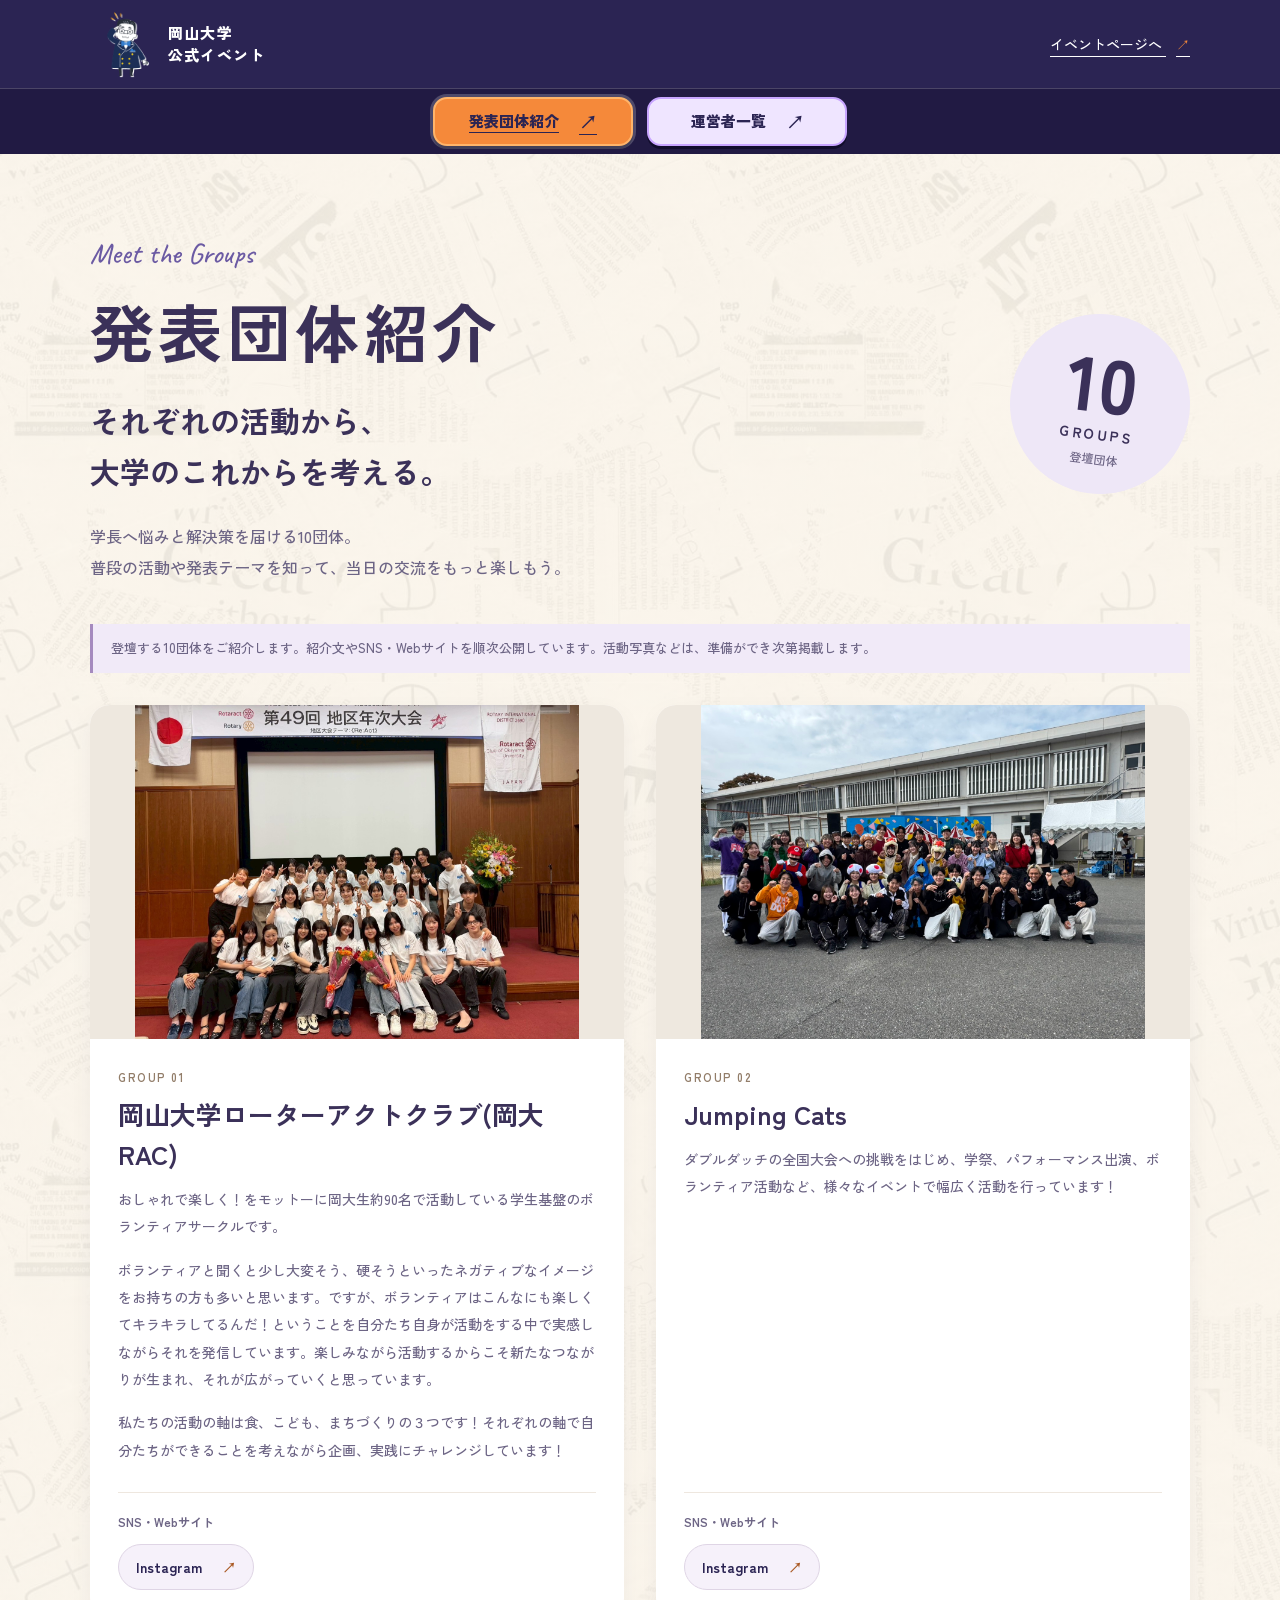
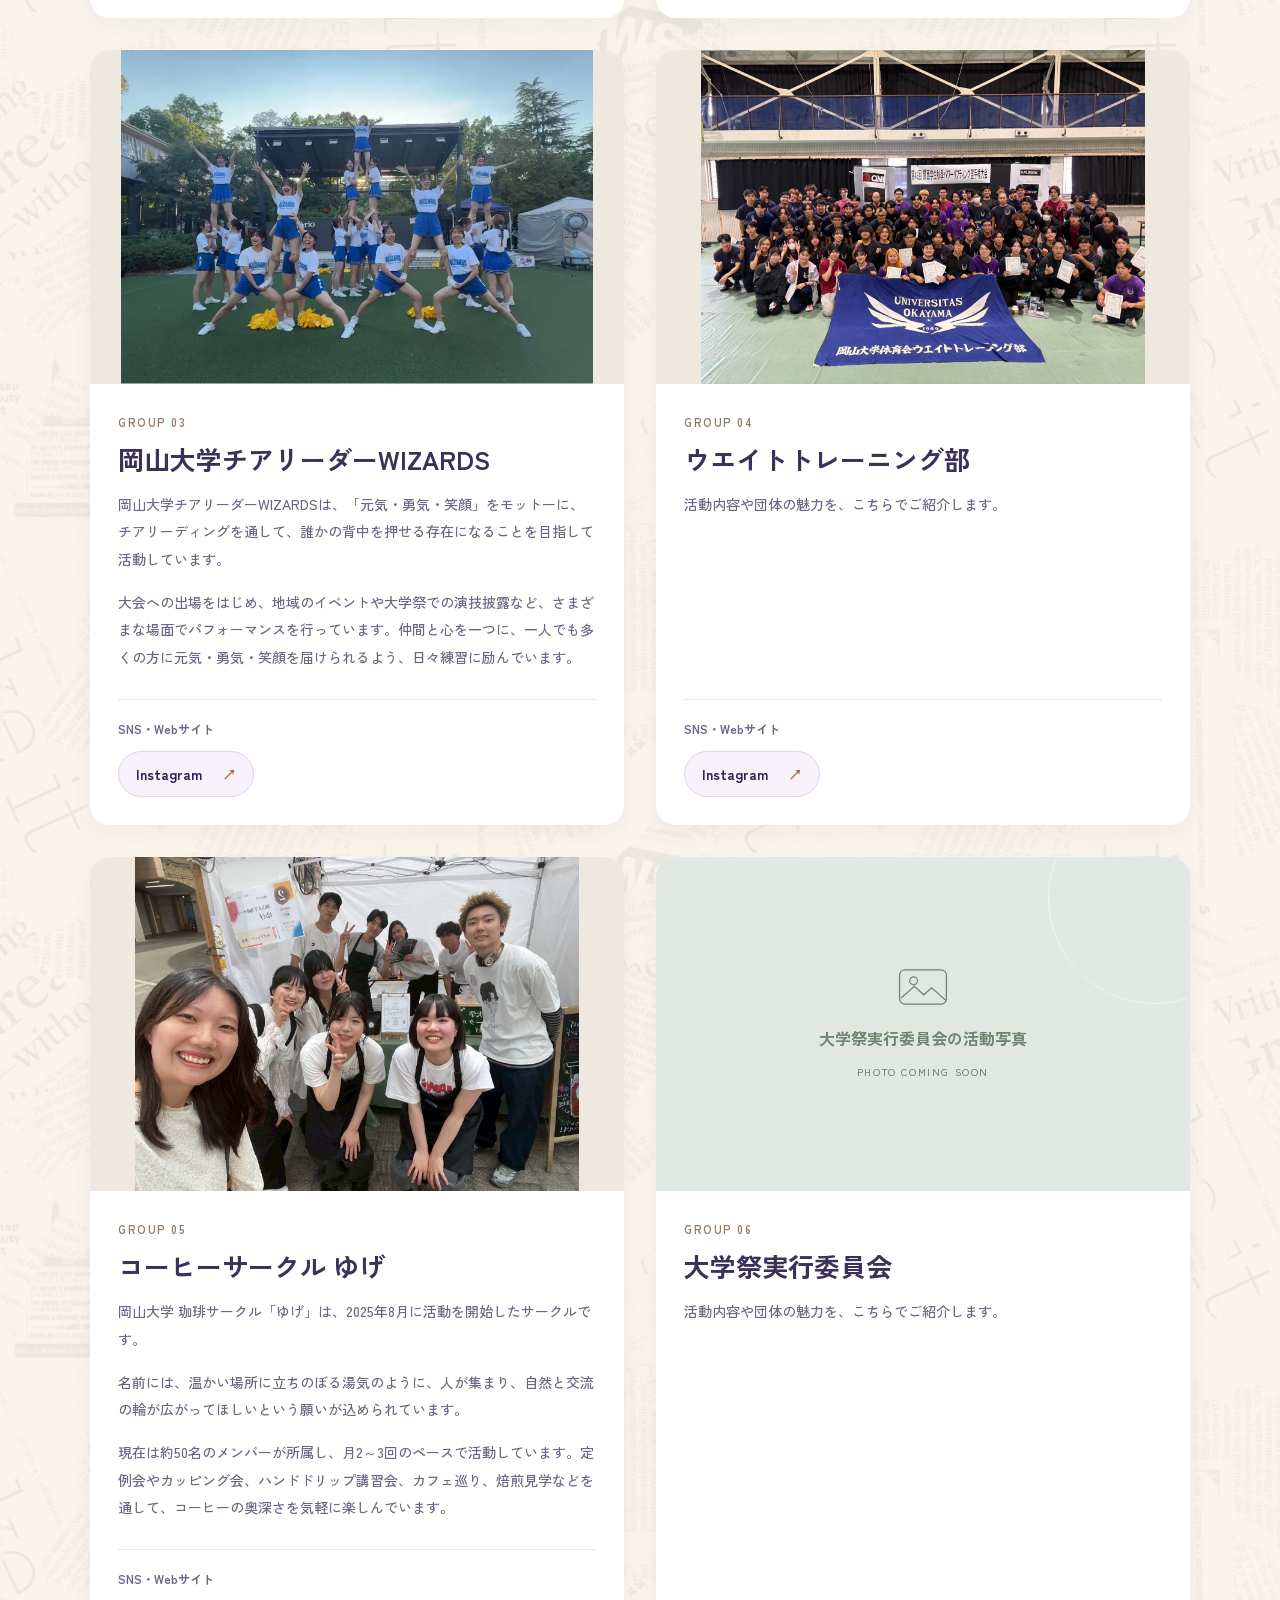
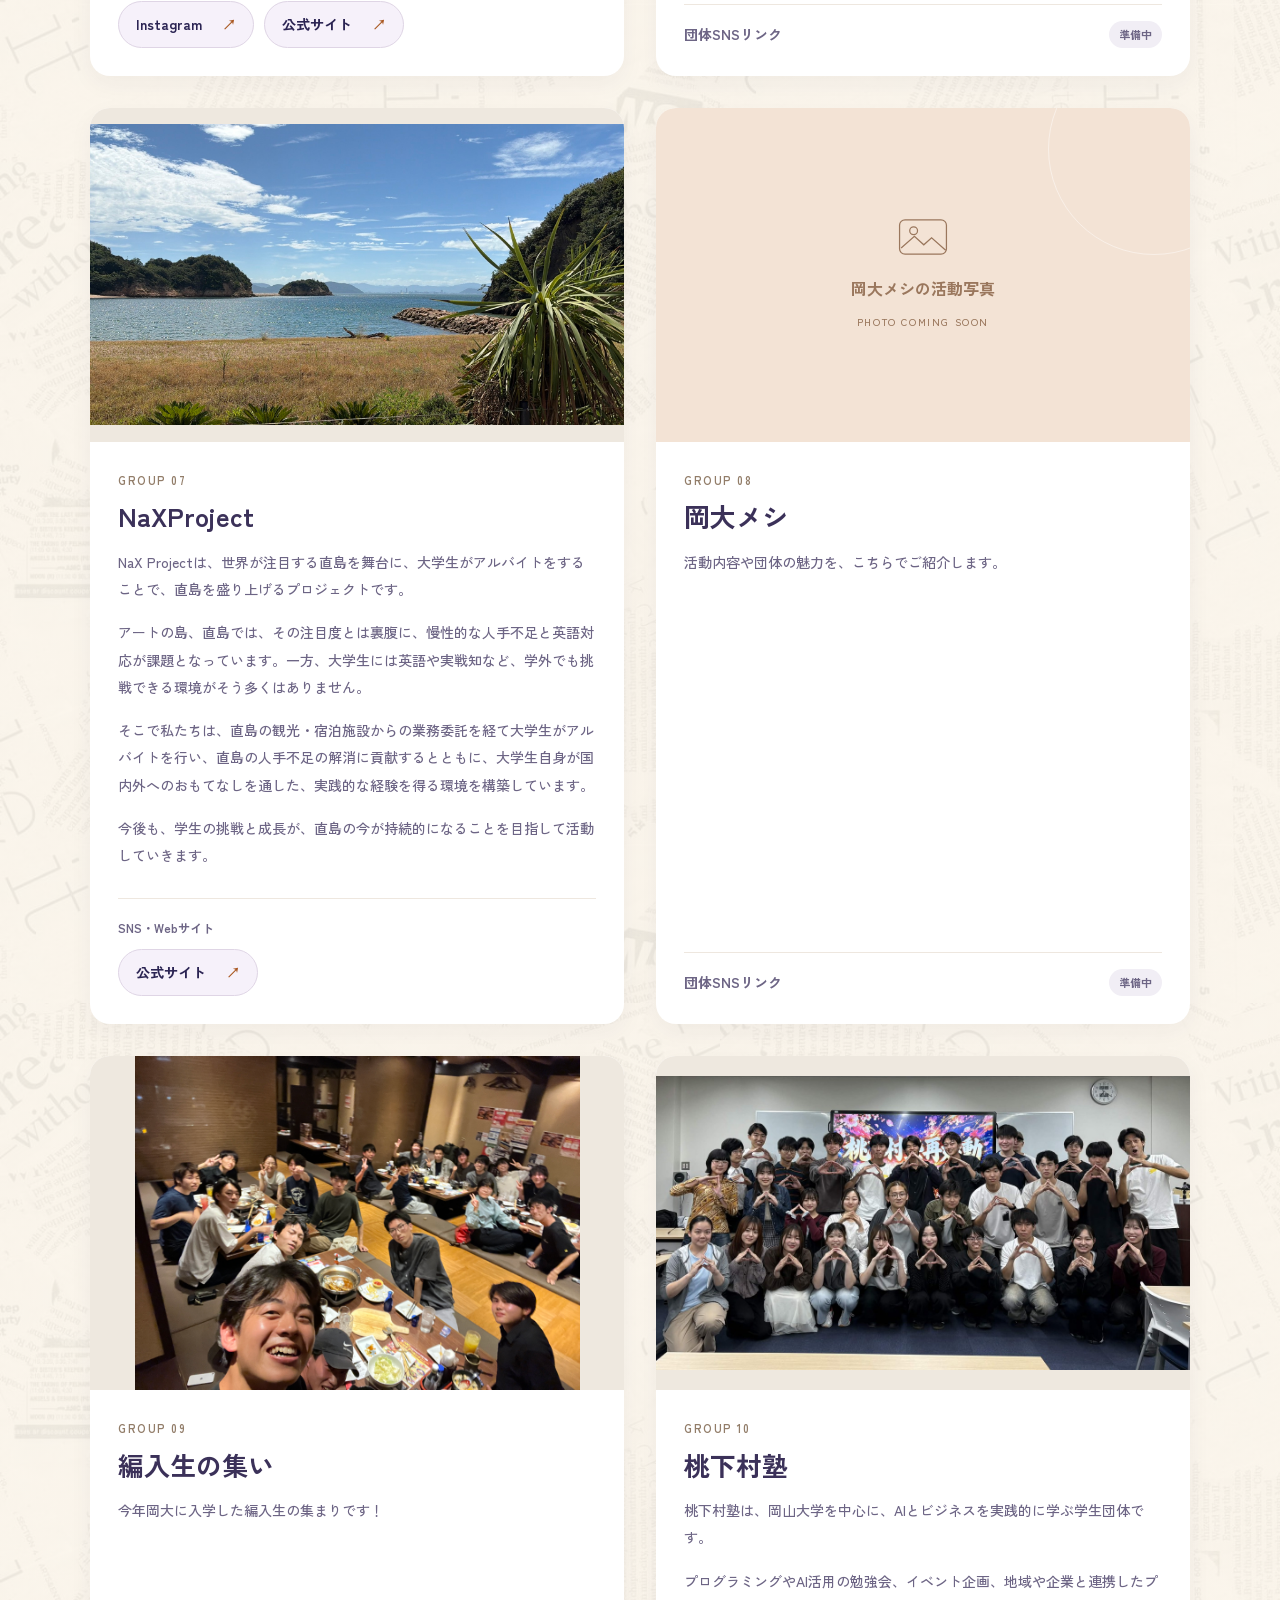
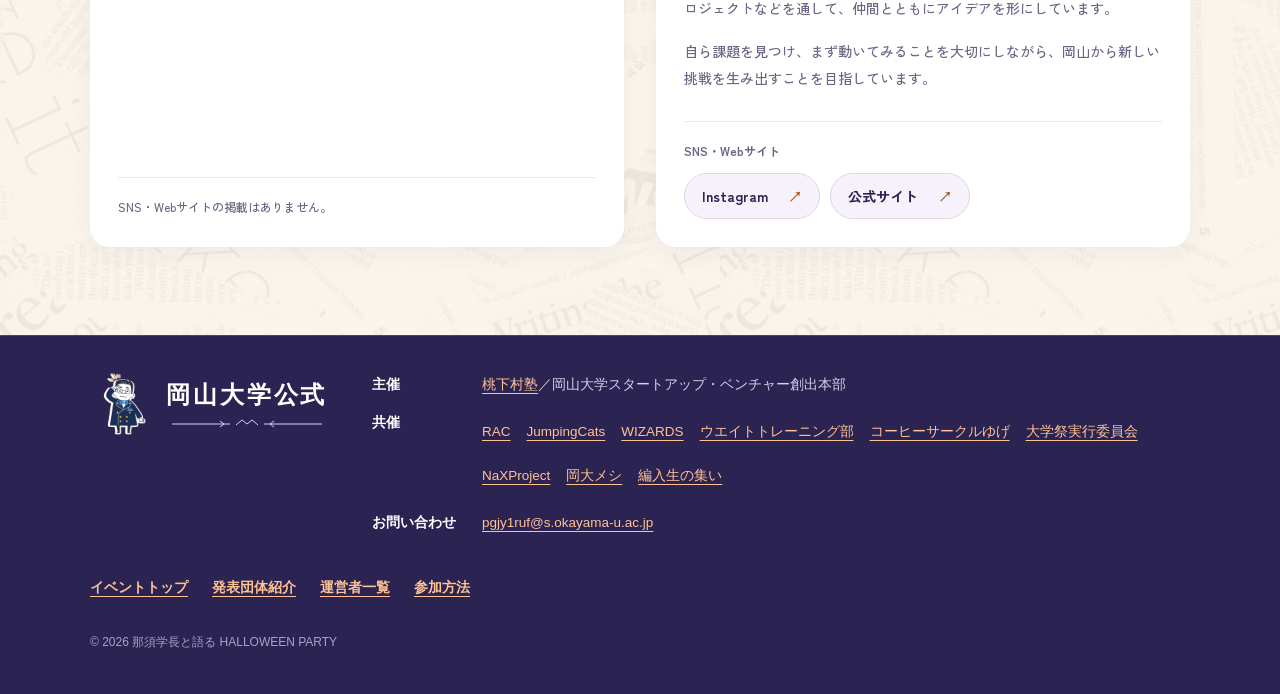
==== commit a4aa7113: "Add NaXProject scenic photo" ====
--- a/groups/index.html
+++ b/groups/index.html
@@ -113,7 +113,7 @@
 <body>
 <a class="skip" href="#main">本文へ</a>
 <header><div class="wrap header-inner"><a class="brand" href="/"><img src="../images/president-salute.png" alt="" width="1280" height="1280"><span>岡山大学<br>公式イベント</span></a><a class="home" href="/">イベントページへ <span aria-hidden="true">↗</span></a></div><nav class="section-nav" aria-label="紹介ページ"><a href="/groups/" aria-current="page">発表団体紹介 <span aria-hidden="true">↗</span></a><a href="/staff/">運営者一覧 <span aria-hidden="true">↗</span></a></nav></header>
-<main id="main"><section class="intro wrap group-intro"><div><p class="eyebrow">Meet the Groups</p><h1>発表団体紹介</h1><p class="lead">それぞれの活動から、<br>大学のこれからを考える。</p><p class="intro-copy">学長へ悩みと解決策を届ける10団体。<br>普段の活動や発表テーマを知って、当日の交流をもっと楽しもう。</p></div><div class="group-count"><strong>10</strong><span>GROUPS</span><small>登壇団体</small></div></section><div class="wrap"><p class="preview-note">登壇する10団体をご紹介します。紹介文やSNS・Webサイトを順次公開しています。活動写真などは、準備ができ次第掲載します。</p></div><section class="wrap listing photo-listing" aria-label="発表団体一覧"><article class="group-card" id="rac"><div class="activity-photo has-photo"><img src="/images/groups/rac.jpg" alt="岡山大学ローターアクトクラブのメンバーが地区年次大会で撮影した集合写真" width="1477" height="1108" loading="lazy" decoding="async"></div><div class="card-body"><span class="group-number">GROUP 01</span><h2>岡山大学ローターアクトクラブ(岡大RAC)</h2><div class="group-description"><p>おしゃれで楽しく！をモットーに岡大生約90名で活動している学生基盤のボランティアサークルです。</p><p>ボランティアと聞くと少し大変そう、硬そうといったネガティブなイメージをお持ちの方も多いと思います。ですが、ボランティアはこんなにも楽しくてキラキラしてるんだ！ということを自分たち自身が活動をする中で実感しながらそれを発信しています。楽しみながら活動するからこそ新たなつながりが生まれ、それが広がっていくと思っています。</p><p>私たちの活動の軸は食、こども、まちづくりの３つです！それぞれの軸で自分たちができることを考えながら企画、実践にチャレンジしています！</p></div><div class="group-links"><p class="group-links-label">SNS・Webサイト</p><div class="group-links-buttons"><a class="group-social-link" href="https://www.instagram.com/okayamauni_rotaract/" target="_blank" rel="noopener noreferrer" aria-label="岡山大学ローターアクトクラブ(岡大RAC)のInstagram（新しいタブで開きます）"><span>Instagram</span><span aria-hidden="true">↗</span></a></div></div></div></article><article class="group-card" id="jumpingcats"><div class="activity-photo has-photo"><img src="/images/groups/jumping-cats.jpg" alt="Jumping Catsのメンバーが仮装して集まった集合写真" width="1477" height="1108" loading="lazy" decoding="async"></div><div class="card-body"><span class="group-number">GROUP 02</span><h2>Jumping Cats</h2><div class="group-description"><p>ダブルダッチの全国大会への挑戦をはじめ、学祭、パフォーマンス出演、ボランティア活動など、様々なイベントで幅広く活動を行っています！</p></div><div class="group-links"><p class="group-links-label">SNS・Webサイト</p><div class="group-links-buttons"><a class="group-social-link" href="https://www.instagram.com/jumpingcats_ou/" target="_blank" rel="noopener noreferrer" aria-label="Jumping CatsのInstagram（新しいタブで開きます）"><span>Instagram</span><span aria-hidden="true">↗</span></a></div></div></div></article><article class="group-card" id="wizards"><div class="activity-photo has-photo"><img src="/images/groups/wizards.jpg" alt="岡山大学チアリーダーWIZARDSがチアリーディングを披露する様子" width="928" height="657" loading="lazy" decoding="async"></div><div class="card-body"><span class="group-number">GROUP 03</span><h2>岡山大学チアリーダーWIZARDS</h2><div class="group-description"><p>岡山大学チアリーダーWIZARDSは、「元気・勇気・笑顔」をモットーに、チアリーディングを通して、誰かの背中を押せる存在になることを目指して活動しています。</p><p>大会への出場をはじめ、地域のイベントや大学祭での演技披露など、さまざまな場面でパフォーマンスを行っています。仲間と心を一つに、一人でも多くの方に元気・勇気・笑顔を届けられるよう、日々練習に励んでいます。</p></div><div class="group-links"><p class="group-links-label">SNS・Webサイト</p><div class="group-links-buttons"><a class="group-social-link" href="https://www.instagram.com/ouc_wizards/" target="_blank" rel="noopener noreferrer" aria-label="岡山大学チアリーダーWIZARDSのInstagram（新しいタブで開きます）"><span>Instagram</span><span aria-hidden="true">↗</span></a></div></div></div></article><article class="group-card" id="weight-training"><div class="activity-photo has-photo"><img src="/images/groups/weight-training.png" alt="岡山大学ウエイトトレーニング部の旗を囲むメンバーの集合写真" width="1477" height="1108" loading="lazy" decoding="async"></div><div class="card-body"><span class="group-number">GROUP 04</span><h2>ウエイトトレーニング部</h2><p>活動内容や団体の魅力を、こちらでご紹介します。</p><div class="group-links"><p class="group-links-label">SNS・Webサイト</p><div class="group-links-buttons"><a class="group-social-link" href="https://www.instagram.com/okadai_weight/" target="_blank" rel="noopener noreferrer" aria-label="ウエイトトレーニング部のInstagram（新しいタブで開きます）"><span>Instagram</span><span aria-hidden="true">↗</span></a></div></div></div></article><article class="group-card" id="yuge"><div class="activity-photo has-photo"><img src="/images/groups/yuge.jpg" alt="コーヒーサークル ゆげのメンバーが出店先で撮影した集合写真" width="1477" height="1108" loading="lazy" decoding="async"></div><div class="card-body"><span class="group-number">GROUP 05</span><h2>コーヒーサークル ゆげ</h2><div class="group-description"><p>岡山大学 珈琲サークル「ゆげ」は、2025年8月に活動を開始したサークルです。</p><p>名前には、温かい場所に立ちのぼる湯気のように、人が集まり、自然と交流の輪が広がってほしいという願いが込められています。</p><p>現在は約50名のメンバーが所属し、月2～3回のペースで活動しています。定例会やカッピング会、ハンドドリップ講習会、カフェ巡り、焙煎見学などを通して、コーヒーの奥深さを気軽に楽しんでいます。</p></div><div class="group-links"><p class="group-links-label">SNS・Webサイト</p><div class="group-links-buttons"><a class="group-social-link" href="https://www.instagram.com/okadai_coffee_circle/" target="_blank" rel="noopener noreferrer" aria-label="コーヒーサークル ゆげのInstagram（新しいタブで開きます）"><span>Instagram</span><span aria-hidden="true">↗</span></a><a class="group-social-link" href="https://okadai-coffee-circle.github.io/website/" target="_blank" rel="noopener noreferrer" aria-label="コーヒーサークル ゆげの公式サイト（新しいタブで開きます）"><span>公式サイト</span><span aria-hidden="true">↗</span></a></div></div></div></article><article class="group-card" id="university-festival"><div class="activity-photo photo-tone-2" role="img" aria-label="大学祭実行委員会の活動写真の掲載予定スペース"><svg viewBox="0 0 64 48" fill="none" aria-hidden="true"><rect x="2" y="2" width="60" height="44" rx="7"/><circle cx="20" cy="16" r="5"/><path d="m4 38 17-15 12 11 10-9 18 16"/></svg><span>大学祭実行委員会の活動写真</span><small>PHOTO COMING SOON</small></div><div class="card-body"><span class="group-number">GROUP 06</span><h2>大学祭実行委員会</h2><p>活動内容や団体の魅力を、こちらでご紹介します。</p><span class="card-link sns-pending" aria-disabled="true"><span>団体SNSリンク</span><small>準備中</small></span></div></article><article class="group-card" id="naxproject"><div class="activity-photo photo-tone-0" role="img" aria-label="NaXProjectの活動写真の掲載予定スペース"><svg viewBox="0 0 64 48" fill="none" aria-hidden="true"><rect x="2" y="2" width="60" height="44" rx="7"/><circle cx="20" cy="16" r="5"/><path d="m4 38 17-15 12 11 10-9 18 16"/></svg><span>NaXProjectの活動写真</span><small>PHOTO COMING SOON</small></div><div class="card-body"><span class="group-number">GROUP 07</span><h2>NaXProject</h2><div class="group-description"><p>NaX Projectは、世界が注目する直島を舞台に、大学生がアルバイトをすることで、直島を盛り上げるプロジェクトです。</p><p>アートの島、直島では、その注目度とは裏腹に、慢性的な人手不足と英語対応が課題となっています。一方、大学生には英語や実戦知など、学外でも挑戦できる環境がそう多くはありません。</p><p>そこで私たちは、直島の観光・宿泊施設からの業務委託を経て大学生がアルバイトを行い、直島の人手不足の解消に貢献するとともに、大学生自身が国内外へのおもてなしを通した、実践的な経験を得る環境を構築しています。</p><p>今後も、学生の挑戦と成長が、直島の今が持続的になることを目指して活動していきます。</p></div><div class="group-links"><p class="group-links-label">SNS・Webサイト</p><div class="group-links-buttons"><a class="group-social-link" href="https://nax.umebachimon.jp/" target="_blank" rel="noopener noreferrer" aria-label="NaXProjectの公式サイト（新しいタブで開きます）"><span>公式サイト</span><span aria-hidden="true">↗</span></a></div></div></div></article><article class="group-card" id="okadai-meshi"><div class="activity-photo photo-tone-1" role="img" aria-label="岡大メシの活動写真の掲載予定スペース"><svg viewBox="0 0 64 48" fill="none" aria-hidden="true"><rect x="2" y="2" width="60" height="44" rx="7"/><circle cx="20" cy="16" r="5"/><path d="m4 38 17-15 12 11 10-9 18 16"/></svg><span>岡大メシの活動写真</span><small>PHOTO COMING SOON</small></div><div class="card-body"><span class="group-number">GROUP 08</span><h2>岡大メシ</h2><p>活動内容や団体の魅力を、こちらでご紹介します。</p><span class="card-link sns-pending" aria-disabled="true"><span>団体SNSリンク</span><small>準備中</small></span></div></article><article class="group-card" id="transfer-students"><div class="activity-photo has-photo"><img src="/images/groups/transfer-students.jpg" alt="編入生の集いのメンバーが交流する集合写真" width="4032" height="3024" loading="lazy" decoding="async"></div><div class="card-body"><span class="group-number">GROUP 09</span><h2>編入生の集い</h2><div class="group-description"><p>今年岡大に入学した編入生の集まりです！</p></div><p class="group-no-links">SNS・Webサイトの掲載はありません。</p></div></article><article class="group-card" id="toukasonjuku"><div class="activity-photo has-photo"><img src="/images/groups/toukasonjuku.png" alt="桃下村塾のメンバーの集合写真" width="1178" height="650" loading="lazy" decoding="async"></div><div class="card-body"><span class="group-number">GROUP 10</span><h2>桃下村塾</h2><div class="group-description"><p>桃下村塾は、岡山大学を中心に、AIとビジネスを実践的に学ぶ学生団体です。</p><p>プログラミングやAI活用の勉強会、イベント企画、地域や企業と連携したプロジェクトなどを通して、仲間とともにアイデアを形にしています。</p><p>自ら課題を見つけ、まず動いてみることを大切にしながら、岡山から新しい挑戦を生み出すことを目指しています。</p></div><div class="group-links"><p class="group-links-label">SNS・Webサイト</p><div class="group-links-buttons"><a class="group-social-link" href="https://www.instagram.com/toukasonjuku_ai/" target="_blank" rel="noopener noreferrer" aria-label="桃下村塾のInstagram（新しいタブで開きます）"><span>Instagram</span><span aria-hidden="true">↗</span></a><a class="group-social-link" href="https://www.momoshita.jp/" target="_blank" rel="noopener noreferrer" aria-label="桃下村塾の公式サイト（新しいタブで開きます）"><span>公式サイト</span><span aria-hidden="true">↗</span></a></div></div></div></article></section></main>
+<main id="main"><section class="intro wrap group-intro"><div><p class="eyebrow">Meet the Groups</p><h1>発表団体紹介</h1><p class="lead">それぞれの活動から、<br>大学のこれからを考える。</p><p class="intro-copy">学長へ悩みと解決策を届ける10団体。<br>普段の活動や発表テーマを知って、当日の交流をもっと楽しもう。</p></div><div class="group-count"><strong>10</strong><span>GROUPS</span><small>登壇団体</small></div></section><div class="wrap"><p class="preview-note">登壇する10団体をご紹介します。紹介文やSNS・Webサイトを順次公開しています。活動写真などは、準備ができ次第掲載します。</p></div><section class="wrap listing photo-listing" aria-label="発表団体一覧"><article class="group-card" id="rac"><div class="activity-photo has-photo"><img src="/images/groups/rac.jpg" alt="岡山大学ローターアクトクラブのメンバーが地区年次大会で撮影した集合写真" width="1477" height="1108" loading="lazy" decoding="async"></div><div class="card-body"><span class="group-number">GROUP 01</span><h2>岡山大学ローターアクトクラブ(岡大RAC)</h2><div class="group-description"><p>おしゃれで楽しく！をモットーに岡大生約90名で活動している学生基盤のボランティアサークルです。</p><p>ボランティアと聞くと少し大変そう、硬そうといったネガティブなイメージをお持ちの方も多いと思います。ですが、ボランティアはこんなにも楽しくてキラキラしてるんだ！ということを自分たち自身が活動をする中で実感しながらそれを発信しています。楽しみながら活動するからこそ新たなつながりが生まれ、それが広がっていくと思っています。</p><p>私たちの活動の軸は食、こども、まちづくりの３つです！それぞれの軸で自分たちができることを考えながら企画、実践にチャレンジしています！</p></div><div class="group-links"><p class="group-links-label">SNS・Webサイト</p><div class="group-links-buttons"><a class="group-social-link" href="https://www.instagram.com/okayamauni_rotaract/" target="_blank" rel="noopener noreferrer" aria-label="岡山大学ローターアクトクラブ(岡大RAC)のInstagram（新しいタブで開きます）"><span>Instagram</span><span aria-hidden="true">↗</span></a></div></div></div></article><article class="group-card" id="jumpingcats"><div class="activity-photo has-photo"><img src="/images/groups/jumping-cats.jpg" alt="Jumping Catsのメンバーが仮装して集まった集合写真" width="1477" height="1108" loading="lazy" decoding="async"></div><div class="card-body"><span class="group-number">GROUP 02</span><h2>Jumping Cats</h2><div class="group-description"><p>ダブルダッチの全国大会への挑戦をはじめ、学祭、パフォーマンス出演、ボランティア活動など、様々なイベントで幅広く活動を行っています！</p></div><div class="group-links"><p class="group-links-label">SNS・Webサイト</p><div class="group-links-buttons"><a class="group-social-link" href="https://www.instagram.com/jumpingcats_ou/" target="_blank" rel="noopener noreferrer" aria-label="Jumping CatsのInstagram（新しいタブで開きます）"><span>Instagram</span><span aria-hidden="true">↗</span></a></div></div></div></article><article class="group-card" id="wizards"><div class="activity-photo has-photo"><img src="/images/groups/wizards.jpg" alt="岡山大学チアリーダーWIZARDSがチアリーディングを披露する様子" width="928" height="657" loading="lazy" decoding="async"></div><div class="card-body"><span class="group-number">GROUP 03</span><h2>岡山大学チアリーダーWIZARDS</h2><div class="group-description"><p>岡山大学チアリーダーWIZARDSは、「元気・勇気・笑顔」をモットーに、チアリーディングを通して、誰かの背中を押せる存在になることを目指して活動しています。</p><p>大会への出場をはじめ、地域のイベントや大学祭での演技披露など、さまざまな場面でパフォーマンスを行っています。仲間と心を一つに、一人でも多くの方に元気・勇気・笑顔を届けられるよう、日々練習に励んでいます。</p></div><div class="group-links"><p class="group-links-label">SNS・Webサイト</p><div class="group-links-buttons"><a class="group-social-link" href="https://www.instagram.com/ouc_wizards/" target="_blank" rel="noopener noreferrer" aria-label="岡山大学チアリーダーWIZARDSのInstagram（新しいタブで開きます）"><span>Instagram</span><span aria-hidden="true">↗</span></a></div></div></div></article><article class="group-card" id="weight-training"><div class="activity-photo has-photo"><img src="/images/groups/weight-training.png" alt="岡山大学ウエイトトレーニング部の旗を囲むメンバーの集合写真" width="1477" height="1108" loading="lazy" decoding="async"></div><div class="card-body"><span class="group-number">GROUP 04</span><h2>ウエイトトレーニング部</h2><p>活動内容や団体の魅力を、こちらでご紹介します。</p><div class="group-links"><p class="group-links-label">SNS・Webサイト</p><div class="group-links-buttons"><a class="group-social-link" href="https://www.instagram.com/okadai_weight/" target="_blank" rel="noopener noreferrer" aria-label="ウエイトトレーニング部のInstagram（新しいタブで開きます）"><span>Instagram</span><span aria-hidden="true">↗</span></a></div></div></div></article><article class="group-card" id="yuge"><div class="activity-photo has-photo"><img src="/images/groups/yuge.jpg" alt="コーヒーサークル ゆげのメンバーが出店先で撮影した集合写真" width="1477" height="1108" loading="lazy" decoding="async"></div><div class="card-body"><span class="group-number">GROUP 05</span><h2>コーヒーサークル ゆげ</h2><div class="group-description"><p>岡山大学 珈琲サークル「ゆげ」は、2025年8月に活動を開始したサークルです。</p><p>名前には、温かい場所に立ちのぼる湯気のように、人が集まり、自然と交流の輪が広がってほしいという願いが込められています。</p><p>現在は約50名のメンバーが所属し、月2～3回のペースで活動しています。定例会やカッピング会、ハンドドリップ講習会、カフェ巡り、焙煎見学などを通して、コーヒーの奥深さを気軽に楽しんでいます。</p></div><div class="group-links"><p class="group-links-label">SNS・Webサイト</p><div class="group-links-buttons"><a class="group-social-link" href="https://www.instagram.com/okadai_coffee_circle/" target="_blank" rel="noopener noreferrer" aria-label="コーヒーサークル ゆげのInstagram（新しいタブで開きます）"><span>Instagram</span><span aria-hidden="true">↗</span></a><a class="group-social-link" href="https://okadai-coffee-circle.github.io/website/" target="_blank" rel="noopener noreferrer" aria-label="コーヒーサークル ゆげの公式サイト（新しいタブで開きます）"><span>公式サイト</span><span aria-hidden="true">↗</span></a></div></div></div></article><article class="group-card" id="university-festival"><div class="activity-photo photo-tone-2" role="img" aria-label="大学祭実行委員会の活動写真の掲載予定スペース"><svg viewBox="0 0 64 48" fill="none" aria-hidden="true"><rect x="2" y="2" width="60" height="44" rx="7"/><circle cx="20" cy="16" r="5"/><path d="m4 38 17-15 12 11 10-9 18 16"/></svg><span>大学祭実行委員会の活動写真</span><small>PHOTO COMING SOON</small></div><div class="card-body"><span class="group-number">GROUP 06</span><h2>大学祭実行委員会</h2><p>活動内容や団体の魅力を、こちらでご紹介します。</p><span class="card-link sns-pending" aria-disabled="true"><span>団体SNSリンク</span><small>準備中</small></span></div></article><article class="group-card" id="naxproject"><div class="activity-photo has-photo"><img src="/images/groups/naxproject.jpg" alt="NaXProjectの紹介写真：青空と海が広がる島の風景" width="1706" height="960" loading="lazy" decoding="async"></div><div class="card-body"><span class="group-number">GROUP 07</span><h2>NaXProject</h2><div class="group-description"><p>NaX Projectは、世界が注目する直島を舞台に、大学生がアルバイトをすることで、直島を盛り上げるプロジェクトです。</p><p>アートの島、直島では、その注目度とは裏腹に、慢性的な人手不足と英語対応が課題となっています。一方、大学生には英語や実戦知など、学外でも挑戦できる環境がそう多くはありません。</p><p>そこで私たちは、直島の観光・宿泊施設からの業務委託を経て大学生がアルバイトを行い、直島の人手不足の解消に貢献するとともに、大学生自身が国内外へのおもてなしを通した、実践的な経験を得る環境を構築しています。</p><p>今後も、学生の挑戦と成長が、直島の今が持続的になることを目指して活動していきます。</p></div><div class="group-links"><p class="group-links-label">SNS・Webサイト</p><div class="group-links-buttons"><a class="group-social-link" href="https://nax.umebachimon.jp/" target="_blank" rel="noopener noreferrer" aria-label="NaXProjectの公式サイト（新しいタブで開きます）"><span>公式サイト</span><span aria-hidden="true">↗</span></a></div></div></div></article><article class="group-card" id="okadai-meshi"><div class="activity-photo photo-tone-1" role="img" aria-label="岡大メシの活動写真の掲載予定スペース"><svg viewBox="0 0 64 48" fill="none" aria-hidden="true"><rect x="2" y="2" width="60" height="44" rx="7"/><circle cx="20" cy="16" r="5"/><path d="m4 38 17-15 12 11 10-9 18 16"/></svg><span>岡大メシの活動写真</span><small>PHOTO COMING SOON</small></div><div class="card-body"><span class="group-number">GROUP 08</span><h2>岡大メシ</h2><p>活動内容や団体の魅力を、こちらでご紹介します。</p><span class="card-link sns-pending" aria-disabled="true"><span>団体SNSリンク</span><small>準備中</small></span></div></article><article class="group-card" id="transfer-students"><div class="activity-photo has-photo"><img src="/images/groups/transfer-students.jpg" alt="編入生の集いのメンバーが交流する集合写真" width="4032" height="3024" loading="lazy" decoding="async"></div><div class="card-body"><span class="group-number">GROUP 09</span><h2>編入生の集い</h2><div class="group-description"><p>今年岡大に入学した編入生の集まりです！</p></div><p class="group-no-links">SNS・Webサイトの掲載はありません。</p></div></article><article class="group-card" id="toukasonjuku"><div class="activity-photo has-photo"><img src="/images/groups/toukasonjuku.png" alt="桃下村塾のメンバーの集合写真" width="1178" height="650" loading="lazy" decoding="async"></div><div class="card-body"><span class="group-number">GROUP 10</span><h2>桃下村塾</h2><div class="group-description"><p>桃下村塾は、岡山大学を中心に、AIとビジネスを実践的に学ぶ学生団体です。</p><p>プログラミングやAI活用の勉強会、イベント企画、地域や企業と連携したプロジェクトなどを通して、仲間とともにアイデアを形にしています。</p><p>自ら課題を見つけ、まず動いてみることを大切にしながら、岡山から新しい挑戦を生み出すことを目指しています。</p></div><div class="group-links"><p class="group-links-label">SNS・Webサイト</p><div class="group-links-buttons"><a class="group-social-link" href="https://www.instagram.com/toukasonjuku_ai/" target="_blank" rel="noopener noreferrer" aria-label="桃下村塾のInstagram（新しいタブで開きます）"><span>Instagram</span><span aria-hidden="true">↗</span></a><a class="group-social-link" href="https://www.momoshita.jp/" target="_blank" rel="noopener noreferrer" aria-label="桃下村塾の公式サイト（新しいタブで開きます）"><span>公式サイト</span><span aria-hidden="true">↗</span></a></div></div></div></article></section></main>
 <footer class="site-footer" id="site-footer">
   <div class="site-footer-inner">
     <a class="site-footer-brand" href="/" aria-label="岡山大学公式イベント トップへ">
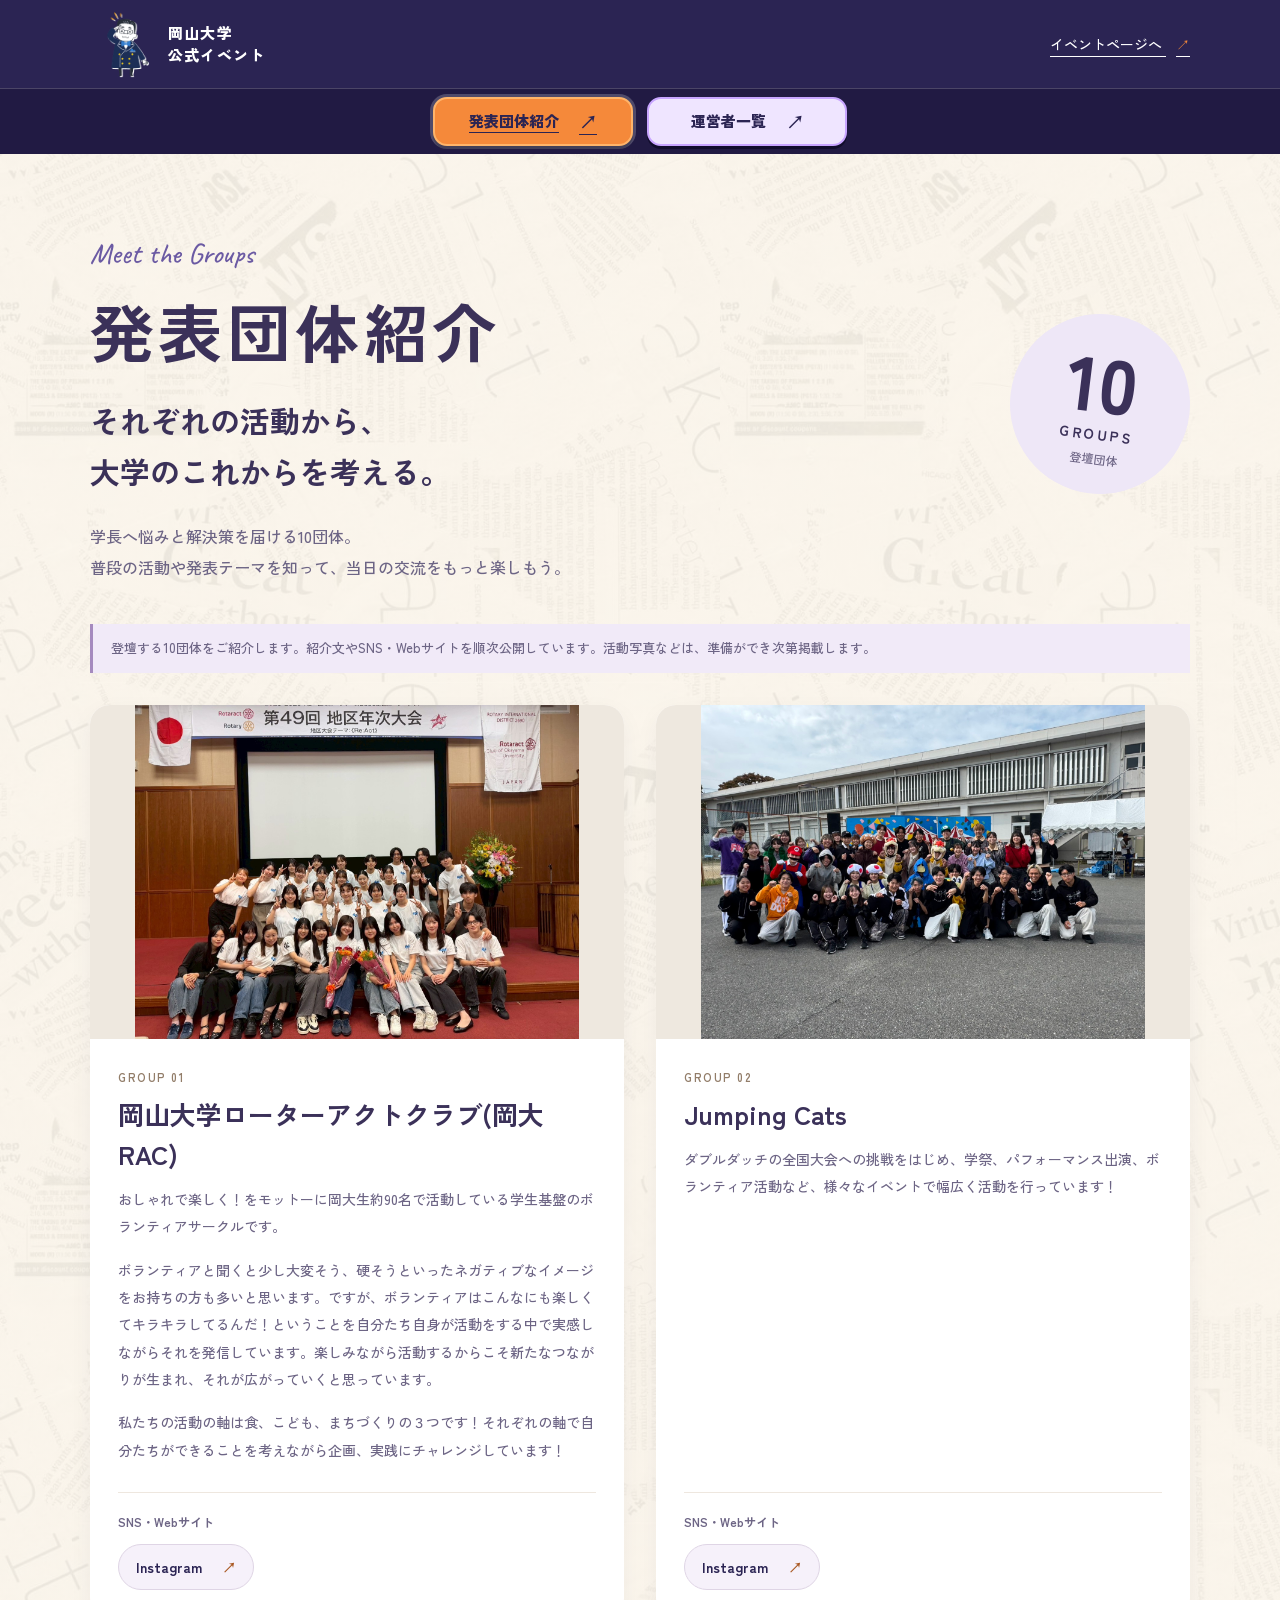
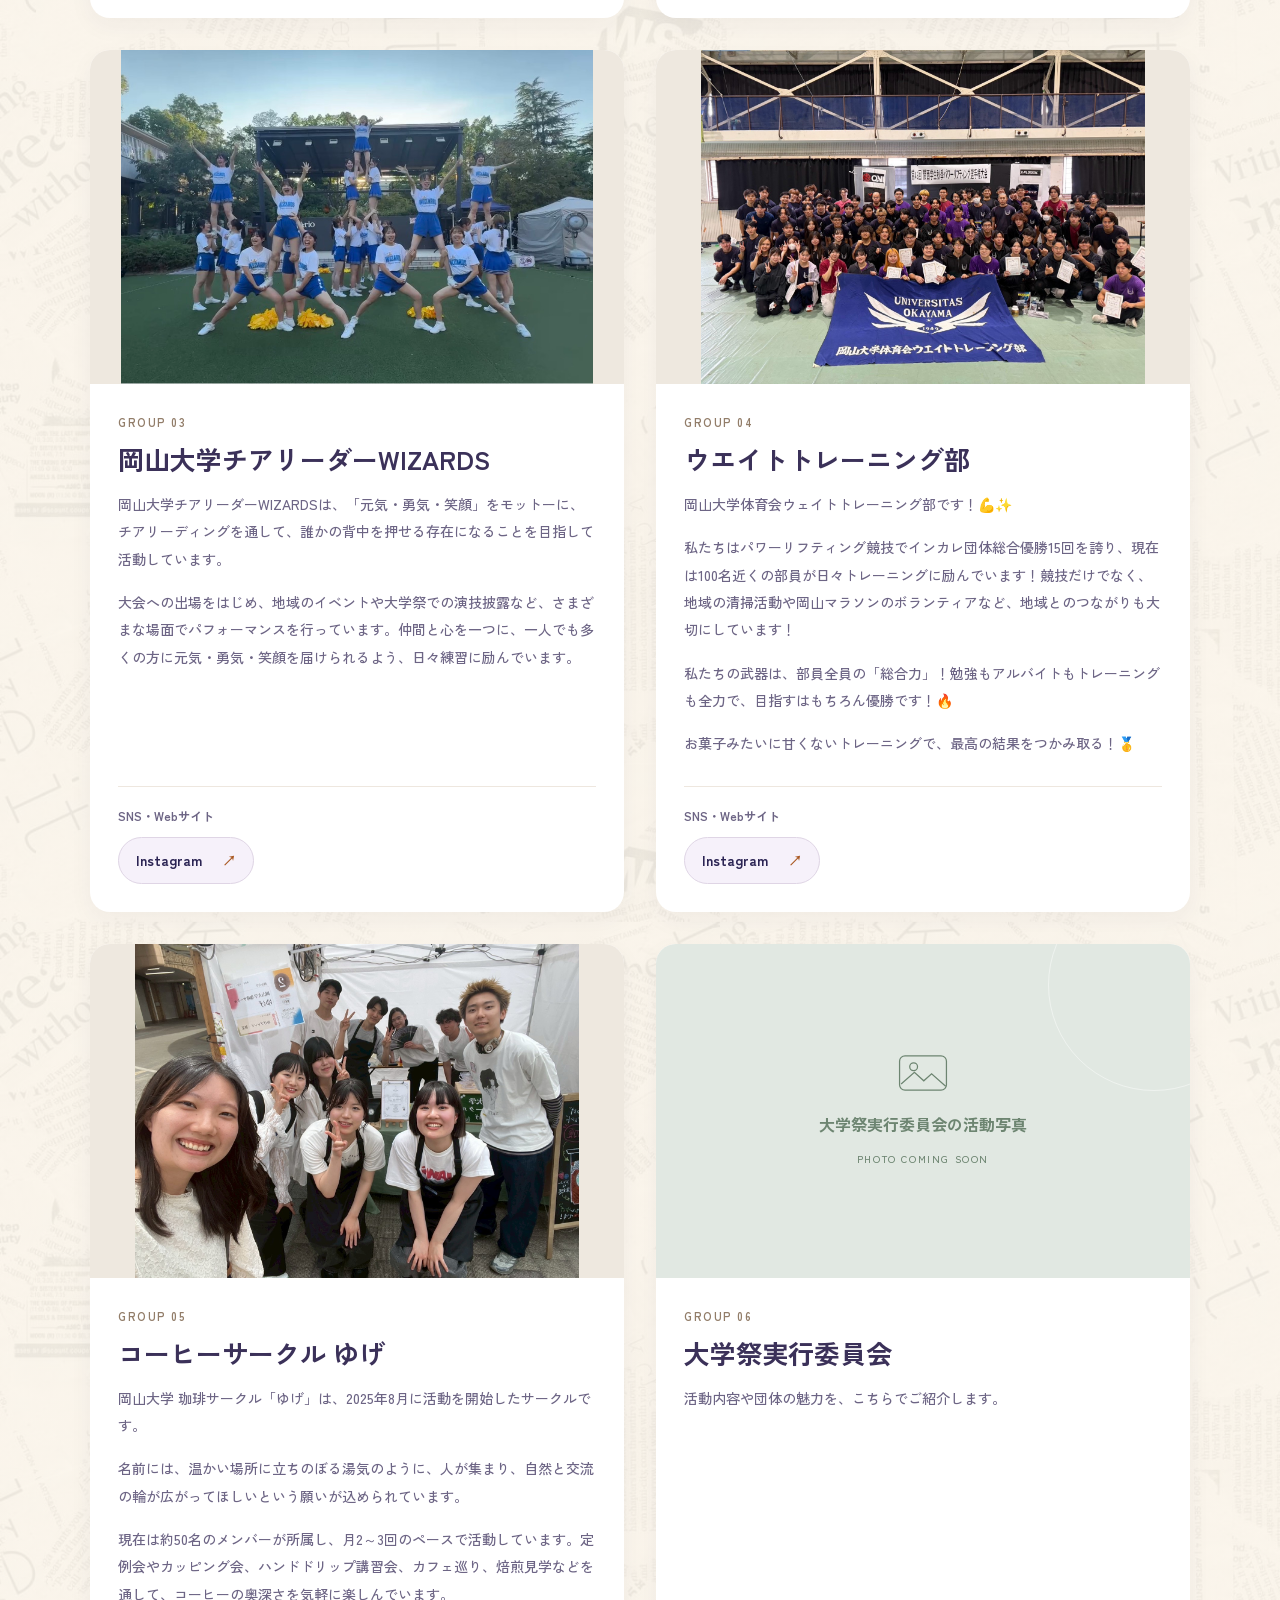
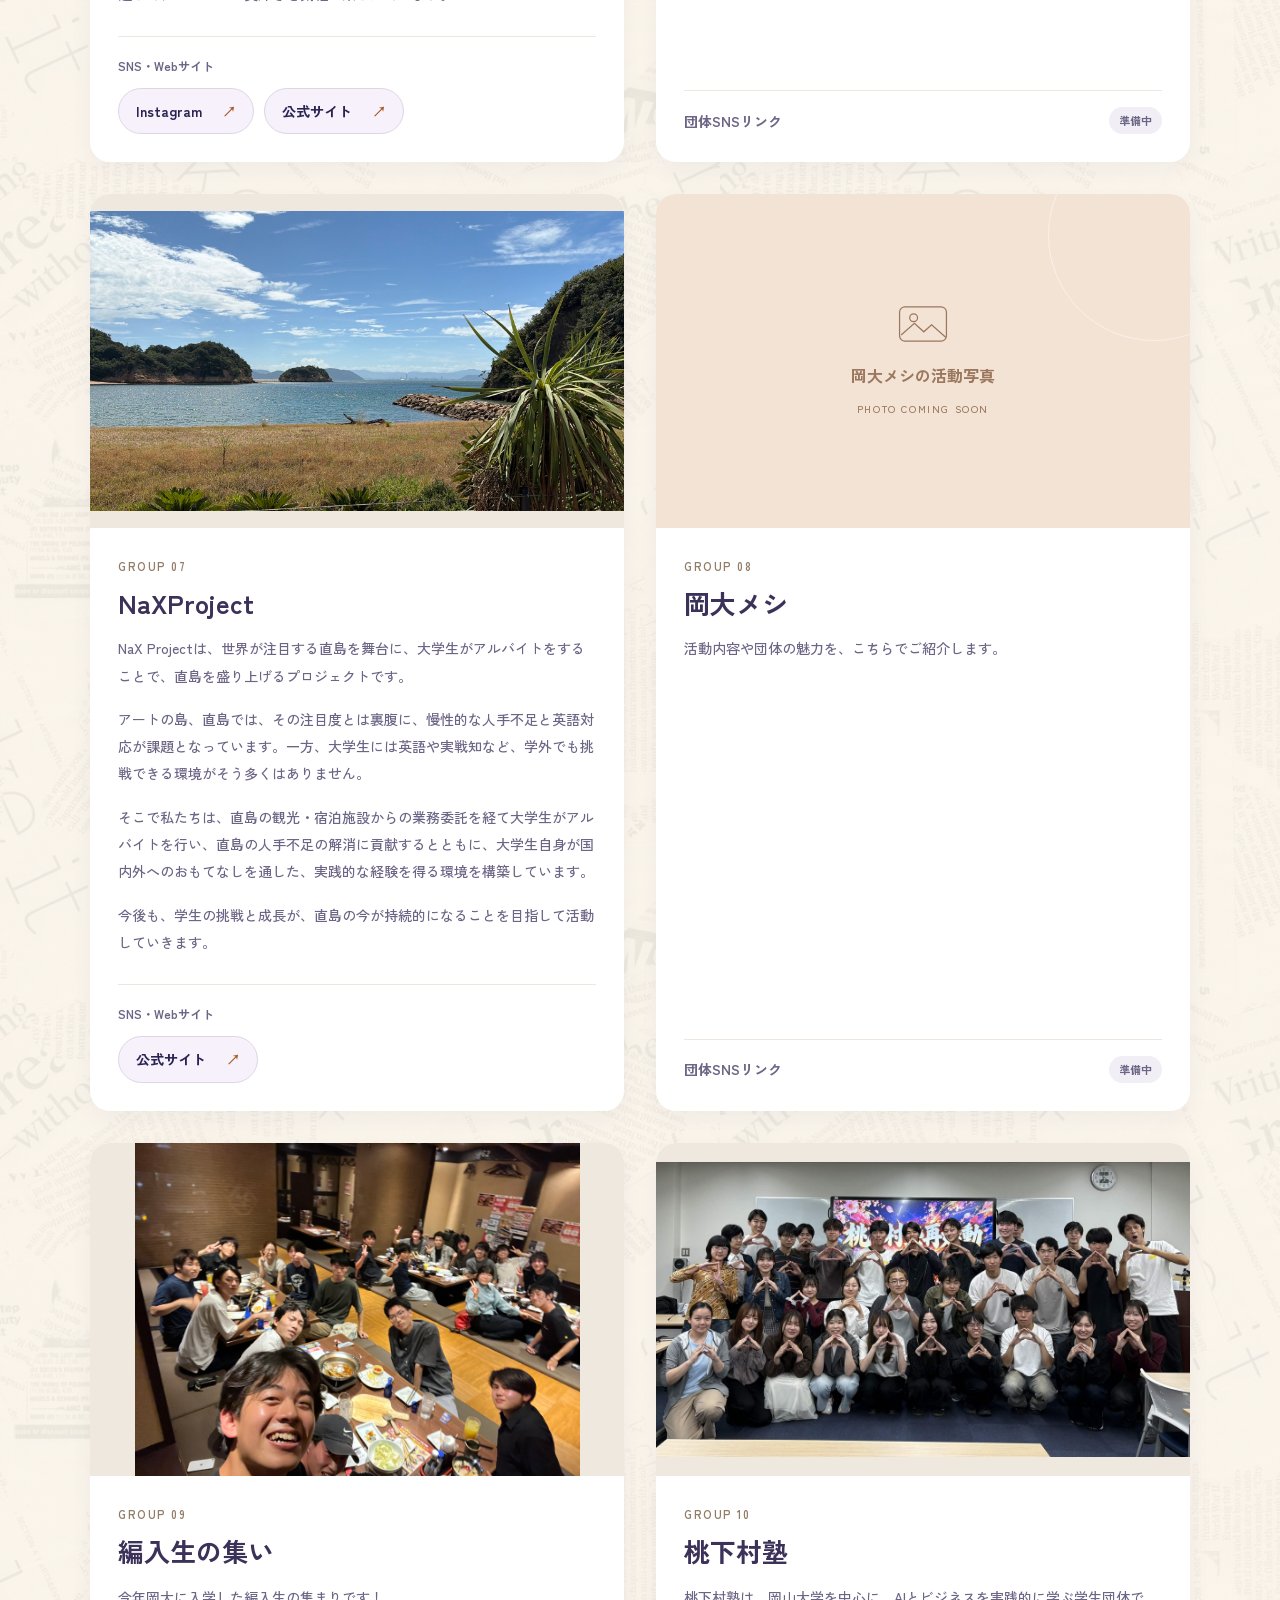
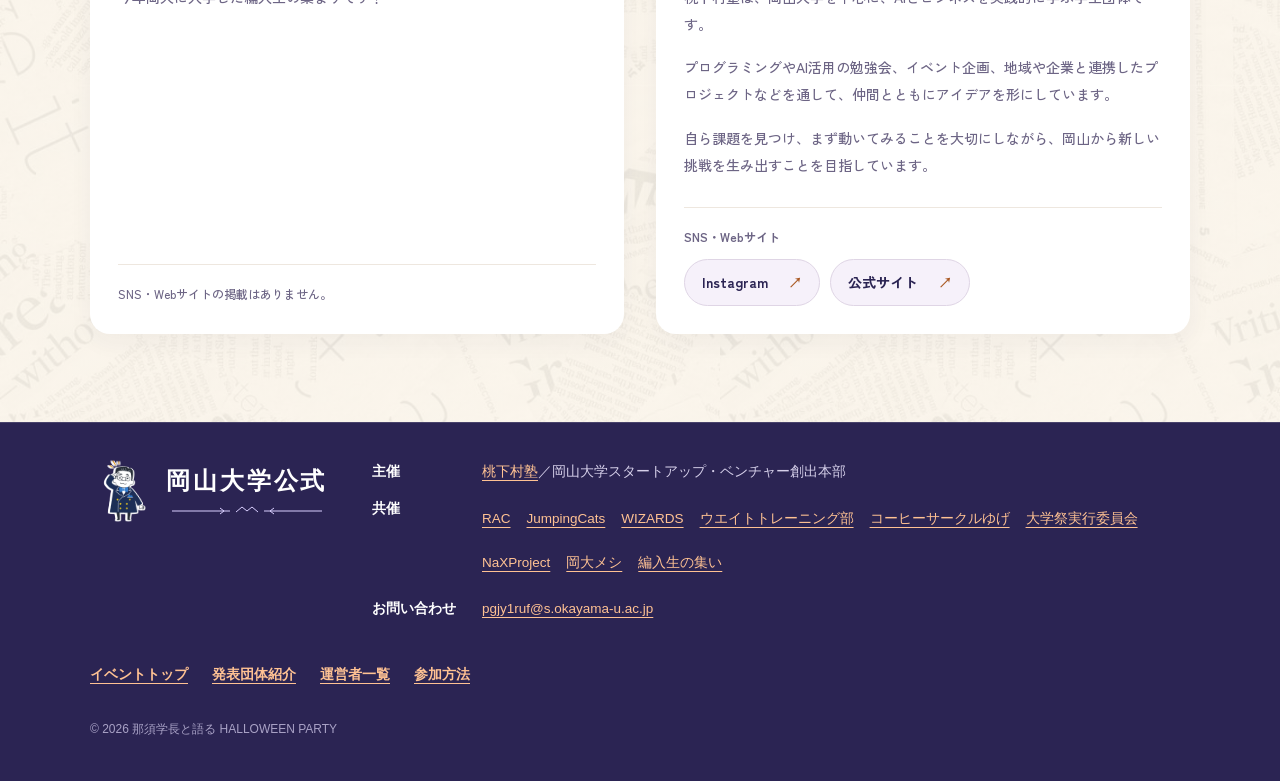
==== commit fae8deed: "Add weight training club introduction" ====
--- a/groups/index.html
+++ b/groups/index.html
@@ -113,7 +113,7 @@
 <body>
 <a class="skip" href="#main">本文へ</a>
 <header><div class="wrap header-inner"><a class="brand" href="/"><img src="../images/president-salute.png" alt="" width="1280" height="1280"><span>岡山大学<br>公式イベント</span></a><a class="home" href="/">イベントページへ <span aria-hidden="true">↗</span></a></div><nav class="section-nav" aria-label="紹介ページ"><a href="/groups/" aria-current="page">発表団体紹介 <span aria-hidden="true">↗</span></a><a href="/staff/">運営者一覧 <span aria-hidden="true">↗</span></a></nav></header>
-<main id="main"><section class="intro wrap group-intro"><div><p class="eyebrow">Meet the Groups</p><h1>発表団体紹介</h1><p class="lead">それぞれの活動から、<br>大学のこれからを考える。</p><p class="intro-copy">学長へ悩みと解決策を届ける10団体。<br>普段の活動や発表テーマを知って、当日の交流をもっと楽しもう。</p></div><div class="group-count"><strong>10</strong><span>GROUPS</span><small>登壇団体</small></div></section><div class="wrap"><p class="preview-note">登壇する10団体をご紹介します。紹介文やSNS・Webサイトを順次公開しています。活動写真などは、準備ができ次第掲載します。</p></div><section class="wrap listing photo-listing" aria-label="発表団体一覧"><article class="group-card" id="rac"><div class="activity-photo has-photo"><img src="/images/groups/rac.jpg" alt="岡山大学ローターアクトクラブのメンバーが地区年次大会で撮影した集合写真" width="1477" height="1108" loading="lazy" decoding="async"></div><div class="card-body"><span class="group-number">GROUP 01</span><h2>岡山大学ローターアクトクラブ(岡大RAC)</h2><div class="group-description"><p>おしゃれで楽しく！をモットーに岡大生約90名で活動している学生基盤のボランティアサークルです。</p><p>ボランティアと聞くと少し大変そう、硬そうといったネガティブなイメージをお持ちの方も多いと思います。ですが、ボランティアはこんなにも楽しくてキラキラしてるんだ！ということを自分たち自身が活動をする中で実感しながらそれを発信しています。楽しみながら活動するからこそ新たなつながりが生まれ、それが広がっていくと思っています。</p><p>私たちの活動の軸は食、こども、まちづくりの３つです！それぞれの軸で自分たちができることを考えながら企画、実践にチャレンジしています！</p></div><div class="group-links"><p class="group-links-label">SNS・Webサイト</p><div class="group-links-buttons"><a class="group-social-link" href="https://www.instagram.com/okayamauni_rotaract/" target="_blank" rel="noopener noreferrer" aria-label="岡山大学ローターアクトクラブ(岡大RAC)のInstagram（新しいタブで開きます）"><span>Instagram</span><span aria-hidden="true">↗</span></a></div></div></div></article><article class="group-card" id="jumpingcats"><div class="activity-photo has-photo"><img src="/images/groups/jumping-cats.jpg" alt="Jumping Catsのメンバーが仮装して集まった集合写真" width="1477" height="1108" loading="lazy" decoding="async"></div><div class="card-body"><span class="group-number">GROUP 02</span><h2>Jumping Cats</h2><div class="group-description"><p>ダブルダッチの全国大会への挑戦をはじめ、学祭、パフォーマンス出演、ボランティア活動など、様々なイベントで幅広く活動を行っています！</p></div><div class="group-links"><p class="group-links-label">SNS・Webサイト</p><div class="group-links-buttons"><a class="group-social-link" href="https://www.instagram.com/jumpingcats_ou/" target="_blank" rel="noopener noreferrer" aria-label="Jumping CatsのInstagram（新しいタブで開きます）"><span>Instagram</span><span aria-hidden="true">↗</span></a></div></div></div></article><article class="group-card" id="wizards"><div class="activity-photo has-photo"><img src="/images/groups/wizards.jpg" alt="岡山大学チアリーダーWIZARDSがチアリーディングを披露する様子" width="928" height="657" loading="lazy" decoding="async"></div><div class="card-body"><span class="group-number">GROUP 03</span><h2>岡山大学チアリーダーWIZARDS</h2><div class="group-description"><p>岡山大学チアリーダーWIZARDSは、「元気・勇気・笑顔」をモットーに、チアリーディングを通して、誰かの背中を押せる存在になることを目指して活動しています。</p><p>大会への出場をはじめ、地域のイベントや大学祭での演技披露など、さまざまな場面でパフォーマンスを行っています。仲間と心を一つに、一人でも多くの方に元気・勇気・笑顔を届けられるよう、日々練習に励んでいます。</p></div><div class="group-links"><p class="group-links-label">SNS・Webサイト</p><div class="group-links-buttons"><a class="group-social-link" href="https://www.instagram.com/ouc_wizards/" target="_blank" rel="noopener noreferrer" aria-label="岡山大学チアリーダーWIZARDSのInstagram（新しいタブで開きます）"><span>Instagram</span><span aria-hidden="true">↗</span></a></div></div></div></article><article class="group-card" id="weight-training"><div class="activity-photo has-photo"><img src="/images/groups/weight-training.png" alt="岡山大学ウエイトトレーニング部の旗を囲むメンバーの集合写真" width="1477" height="1108" loading="lazy" decoding="async"></div><div class="card-body"><span class="group-number">GROUP 04</span><h2>ウエイトトレーニング部</h2><p>活動内容や団体の魅力を、こちらでご紹介します。</p><div class="group-links"><p class="group-links-label">SNS・Webサイト</p><div class="group-links-buttons"><a class="group-social-link" href="https://www.instagram.com/okadai_weight/" target="_blank" rel="noopener noreferrer" aria-label="ウエイトトレーニング部のInstagram（新しいタブで開きます）"><span>Instagram</span><span aria-hidden="true">↗</span></a></div></div></div></article><article class="group-card" id="yuge"><div class="activity-photo has-photo"><img src="/images/groups/yuge.jpg" alt="コーヒーサークル ゆげのメンバーが出店先で撮影した集合写真" width="1477" height="1108" loading="lazy" decoding="async"></div><div class="card-body"><span class="group-number">GROUP 05</span><h2>コーヒーサークル ゆげ</h2><div class="group-description"><p>岡山大学 珈琲サークル「ゆげ」は、2025年8月に活動を開始したサークルです。</p><p>名前には、温かい場所に立ちのぼる湯気のように、人が集まり、自然と交流の輪が広がってほしいという願いが込められています。</p><p>現在は約50名のメンバーが所属し、月2～3回のペースで活動しています。定例会やカッピング会、ハンドドリップ講習会、カフェ巡り、焙煎見学などを通して、コーヒーの奥深さを気軽に楽しんでいます。</p></div><div class="group-links"><p class="group-links-label">SNS・Webサイト</p><div class="group-links-buttons"><a class="group-social-link" href="https://www.instagram.com/okadai_coffee_circle/" target="_blank" rel="noopener noreferrer" aria-label="コーヒーサークル ゆげのInstagram（新しいタブで開きます）"><span>Instagram</span><span aria-hidden="true">↗</span></a><a class="group-social-link" href="https://okadai-coffee-circle.github.io/website/" target="_blank" rel="noopener noreferrer" aria-label="コーヒーサークル ゆげの公式サイト（新しいタブで開きます）"><span>公式サイト</span><span aria-hidden="true">↗</span></a></div></div></div></article><article class="group-card" id="university-festival"><div class="activity-photo photo-tone-2" role="img" aria-label="大学祭実行委員会の活動写真の掲載予定スペース"><svg viewBox="0 0 64 48" fill="none" aria-hidden="true"><rect x="2" y="2" width="60" height="44" rx="7"/><circle cx="20" cy="16" r="5"/><path d="m4 38 17-15 12 11 10-9 18 16"/></svg><span>大学祭実行委員会の活動写真</span><small>PHOTO COMING SOON</small></div><div class="card-body"><span class="group-number">GROUP 06</span><h2>大学祭実行委員会</h2><p>活動内容や団体の魅力を、こちらでご紹介します。</p><span class="card-link sns-pending" aria-disabled="true"><span>団体SNSリンク</span><small>準備中</small></span></div></article><article class="group-card" id="naxproject"><div class="activity-photo has-photo"><img src="/images/groups/naxproject.jpg" alt="NaXProjectの紹介写真：青空と海が広がる島の風景" width="1706" height="960" loading="lazy" decoding="async"></div><div class="card-body"><span class="group-number">GROUP 07</span><h2>NaXProject</h2><div class="group-description"><p>NaX Projectは、世界が注目する直島を舞台に、大学生がアルバイトをすることで、直島を盛り上げるプロジェクトです。</p><p>アートの島、直島では、その注目度とは裏腹に、慢性的な人手不足と英語対応が課題となっています。一方、大学生には英語や実戦知など、学外でも挑戦できる環境がそう多くはありません。</p><p>そこで私たちは、直島の観光・宿泊施設からの業務委託を経て大学生がアルバイトを行い、直島の人手不足の解消に貢献するとともに、大学生自身が国内外へのおもてなしを通した、実践的な経験を得る環境を構築しています。</p><p>今後も、学生の挑戦と成長が、直島の今が持続的になることを目指して活動していきます。</p></div><div class="group-links"><p class="group-links-label">SNS・Webサイト</p><div class="group-links-buttons"><a class="group-social-link" href="https://nax.umebachimon.jp/" target="_blank" rel="noopener noreferrer" aria-label="NaXProjectの公式サイト（新しいタブで開きます）"><span>公式サイト</span><span aria-hidden="true">↗</span></a></div></div></div></article><article class="group-card" id="okadai-meshi"><div class="activity-photo photo-tone-1" role="img" aria-label="岡大メシの活動写真の掲載予定スペース"><svg viewBox="0 0 64 48" fill="none" aria-hidden="true"><rect x="2" y="2" width="60" height="44" rx="7"/><circle cx="20" cy="16" r="5"/><path d="m4 38 17-15 12 11 10-9 18 16"/></svg><span>岡大メシの活動写真</span><small>PHOTO COMING SOON</small></div><div class="card-body"><span class="group-number">GROUP 08</span><h2>岡大メシ</h2><p>活動内容や団体の魅力を、こちらでご紹介します。</p><span class="card-link sns-pending" aria-disabled="true"><span>団体SNSリンク</span><small>準備中</small></span></div></article><article class="group-card" id="transfer-students"><div class="activity-photo has-photo"><img src="/images/groups/transfer-students.jpg" alt="編入生の集いのメンバーが交流する集合写真" width="4032" height="3024" loading="lazy" decoding="async"></div><div class="card-body"><span class="group-number">GROUP 09</span><h2>編入生の集い</h2><div class="group-description"><p>今年岡大に入学した編入生の集まりです！</p></div><p class="group-no-links">SNS・Webサイトの掲載はありません。</p></div></article><article class="group-card" id="toukasonjuku"><div class="activity-photo has-photo"><img src="/images/groups/toukasonjuku.png" alt="桃下村塾のメンバーの集合写真" width="1178" height="650" loading="lazy" decoding="async"></div><div class="card-body"><span class="group-number">GROUP 10</span><h2>桃下村塾</h2><div class="group-description"><p>桃下村塾は、岡山大学を中心に、AIとビジネスを実践的に学ぶ学生団体です。</p><p>プログラミングやAI活用の勉強会、イベント企画、地域や企業と連携したプロジェクトなどを通して、仲間とともにアイデアを形にしています。</p><p>自ら課題を見つけ、まず動いてみることを大切にしながら、岡山から新しい挑戦を生み出すことを目指しています。</p></div><div class="group-links"><p class="group-links-label">SNS・Webサイト</p><div class="group-links-buttons"><a class="group-social-link" href="https://www.instagram.com/toukasonjuku_ai/" target="_blank" rel="noopener noreferrer" aria-label="桃下村塾のInstagram（新しいタブで開きます）"><span>Instagram</span><span aria-hidden="true">↗</span></a><a class="group-social-link" href="https://www.momoshita.jp/" target="_blank" rel="noopener noreferrer" aria-label="桃下村塾の公式サイト（新しいタブで開きます）"><span>公式サイト</span><span aria-hidden="true">↗</span></a></div></div></div></article></section></main>
+<main id="main"><section class="intro wrap group-intro"><div><p class="eyebrow">Meet the Groups</p><h1>発表団体紹介</h1><p class="lead">それぞれの活動から、<br>大学のこれからを考える。</p><p class="intro-copy">学長へ悩みと解決策を届ける10団体。<br>普段の活動や発表テーマを知って、当日の交流をもっと楽しもう。</p></div><div class="group-count"><strong>10</strong><span>GROUPS</span><small>登壇団体</small></div></section><div class="wrap"><p class="preview-note">登壇する10団体をご紹介します。紹介文やSNS・Webサイトを順次公開しています。活動写真などは、準備ができ次第掲載します。</p></div><section class="wrap listing photo-listing" aria-label="発表団体一覧"><article class="group-card" id="rac"><div class="activity-photo has-photo"><img src="/images/groups/rac.jpg" alt="岡山大学ローターアクトクラブのメンバーが地区年次大会で撮影した集合写真" width="1477" height="1108" loading="lazy" decoding="async"></div><div class="card-body"><span class="group-number">GROUP 01</span><h2>岡山大学ローターアクトクラブ(岡大RAC)</h2><div class="group-description"><p>おしゃれで楽しく！をモットーに岡大生約90名で活動している学生基盤のボランティアサークルです。</p><p>ボランティアと聞くと少し大変そう、硬そうといったネガティブなイメージをお持ちの方も多いと思います。ですが、ボランティアはこんなにも楽しくてキラキラしてるんだ！ということを自分たち自身が活動をする中で実感しながらそれを発信しています。楽しみながら活動するからこそ新たなつながりが生まれ、それが広がっていくと思っています。</p><p>私たちの活動の軸は食、こども、まちづくりの３つです！それぞれの軸で自分たちができることを考えながら企画、実践にチャレンジしています！</p></div><div class="group-links"><p class="group-links-label">SNS・Webサイト</p><div class="group-links-buttons"><a class="group-social-link" href="https://www.instagram.com/okayamauni_rotaract/" target="_blank" rel="noopener noreferrer" aria-label="岡山大学ローターアクトクラブ(岡大RAC)のInstagram（新しいタブで開きます）"><span>Instagram</span><span aria-hidden="true">↗</span></a></div></div></div></article><article class="group-card" id="jumpingcats"><div class="activity-photo has-photo"><img src="/images/groups/jumping-cats.jpg" alt="Jumping Catsのメンバーが仮装して集まった集合写真" width="1477" height="1108" loading="lazy" decoding="async"></div><div class="card-body"><span class="group-number">GROUP 02</span><h2>Jumping Cats</h2><div class="group-description"><p>ダブルダッチの全国大会への挑戦をはじめ、学祭、パフォーマンス出演、ボランティア活動など、様々なイベントで幅広く活動を行っています！</p></div><div class="group-links"><p class="group-links-label">SNS・Webサイト</p><div class="group-links-buttons"><a class="group-social-link" href="https://www.instagram.com/jumpingcats_ou/" target="_blank" rel="noopener noreferrer" aria-label="Jumping CatsのInstagram（新しいタブで開きます）"><span>Instagram</span><span aria-hidden="true">↗</span></a></div></div></div></article><article class="group-card" id="wizards"><div class="activity-photo has-photo"><img src="/images/groups/wizards.jpg" alt="岡山大学チアリーダーWIZARDSがチアリーディングを披露する様子" width="928" height="657" loading="lazy" decoding="async"></div><div class="card-body"><span class="group-number">GROUP 03</span><h2>岡山大学チアリーダーWIZARDS</h2><div class="group-description"><p>岡山大学チアリーダーWIZARDSは、「元気・勇気・笑顔」をモットーに、チアリーディングを通して、誰かの背中を押せる存在になることを目指して活動しています。</p><p>大会への出場をはじめ、地域のイベントや大学祭での演技披露など、さまざまな場面でパフォーマンスを行っています。仲間と心を一つに、一人でも多くの方に元気・勇気・笑顔を届けられるよう、日々練習に励んでいます。</p></div><div class="group-links"><p class="group-links-label">SNS・Webサイト</p><div class="group-links-buttons"><a class="group-social-link" href="https://www.instagram.com/ouc_wizards/" target="_blank" rel="noopener noreferrer" aria-label="岡山大学チアリーダーWIZARDSのInstagram（新しいタブで開きます）"><span>Instagram</span><span aria-hidden="true">↗</span></a></div></div></div></article><article class="group-card" id="weight-training"><div class="activity-photo has-photo"><img src="/images/groups/weight-training.png" alt="岡山大学ウエイトトレーニング部の旗を囲むメンバーの集合写真" width="1477" height="1108" loading="lazy" decoding="async"></div><div class="card-body"><span class="group-number">GROUP 04</span><h2>ウエイトトレーニング部</h2><div class="group-description"><p>岡山大学体育会ウェイトトレーニング部です！💪✨</p><p>私たちはパワーリフティング競技でインカレ団体総合優勝15回を誇り、現在は100名近くの部員が日々トレーニングに励んでいます！競技だけでなく、地域の清掃活動や岡山マラソンのボランティアなど、地域とのつながりも大切にしています！</p><p>私たちの武器は、部員全員の「総合力」！勉強もアルバイトもトレーニングも全力で、目指すはもちろん優勝です！🔥</p><p>お菓子みたいに甘くないトレーニングで、最高の結果をつかみ取る！🥇</p></div><div class="group-links"><p class="group-links-label">SNS・Webサイト</p><div class="group-links-buttons"><a class="group-social-link" href="https://www.instagram.com/okadai_weight/" target="_blank" rel="noopener noreferrer" aria-label="ウエイトトレーニング部のInstagram（新しいタブで開きます）"><span>Instagram</span><span aria-hidden="true">↗</span></a></div></div></div></article><article class="group-card" id="yuge"><div class="activity-photo has-photo"><img src="/images/groups/yuge.jpg" alt="コーヒーサークル ゆげのメンバーが出店先で撮影した集合写真" width="1477" height="1108" loading="lazy" decoding="async"></div><div class="card-body"><span class="group-number">GROUP 05</span><h2>コーヒーサークル ゆげ</h2><div class="group-description"><p>岡山大学 珈琲サークル「ゆげ」は、2025年8月に活動を開始したサークルです。</p><p>名前には、温かい場所に立ちのぼる湯気のように、人が集まり、自然と交流の輪が広がってほしいという願いが込められています。</p><p>現在は約50名のメンバーが所属し、月2～3回のペースで活動しています。定例会やカッピング会、ハンドドリップ講習会、カフェ巡り、焙煎見学などを通して、コーヒーの奥深さを気軽に楽しんでいます。</p></div><div class="group-links"><p class="group-links-label">SNS・Webサイト</p><div class="group-links-buttons"><a class="group-social-link" href="https://www.instagram.com/okadai_coffee_circle/" target="_blank" rel="noopener noreferrer" aria-label="コーヒーサークル ゆげのInstagram（新しいタブで開きます）"><span>Instagram</span><span aria-hidden="true">↗</span></a><a class="group-social-link" href="https://okadai-coffee-circle.github.io/website/" target="_blank" rel="noopener noreferrer" aria-label="コーヒーサークル ゆげの公式サイト（新しいタブで開きます）"><span>公式サイト</span><span aria-hidden="true">↗</span></a></div></div></div></article><article class="group-card" id="university-festival"><div class="activity-photo photo-tone-2" role="img" aria-label="大学祭実行委員会の活動写真の掲載予定スペース"><svg viewBox="0 0 64 48" fill="none" aria-hidden="true"><rect x="2" y="2" width="60" height="44" rx="7"/><circle cx="20" cy="16" r="5"/><path d="m4 38 17-15 12 11 10-9 18 16"/></svg><span>大学祭実行委員会の活動写真</span><small>PHOTO COMING SOON</small></div><div class="card-body"><span class="group-number">GROUP 06</span><h2>大学祭実行委員会</h2><p>活動内容や団体の魅力を、こちらでご紹介します。</p><span class="card-link sns-pending" aria-disabled="true"><span>団体SNSリンク</span><small>準備中</small></span></div></article><article class="group-card" id="naxproject"><div class="activity-photo has-photo"><img src="/images/groups/naxproject.jpg" alt="NaXProjectの紹介写真：青空と海が広がる島の風景" width="1706" height="960" loading="lazy" decoding="async"></div><div class="card-body"><span class="group-number">GROUP 07</span><h2>NaXProject</h2><div class="group-description"><p>NaX Projectは、世界が注目する直島を舞台に、大学生がアルバイトをすることで、直島を盛り上げるプロジェクトです。</p><p>アートの島、直島では、その注目度とは裏腹に、慢性的な人手不足と英語対応が課題となっています。一方、大学生には英語や実戦知など、学外でも挑戦できる環境がそう多くはありません。</p><p>そこで私たちは、直島の観光・宿泊施設からの業務委託を経て大学生がアルバイトを行い、直島の人手不足の解消に貢献するとともに、大学生自身が国内外へのおもてなしを通した、実践的な経験を得る環境を構築しています。</p><p>今後も、学生の挑戦と成長が、直島の今が持続的になることを目指して活動していきます。</p></div><div class="group-links"><p class="group-links-label">SNS・Webサイト</p><div class="group-links-buttons"><a class="group-social-link" href="https://nax.umebachimon.jp/" target="_blank" rel="noopener noreferrer" aria-label="NaXProjectの公式サイト（新しいタブで開きます）"><span>公式サイト</span><span aria-hidden="true">↗</span></a></div></div></div></article><article class="group-card" id="okadai-meshi"><div class="activity-photo photo-tone-1" role="img" aria-label="岡大メシの活動写真の掲載予定スペース"><svg viewBox="0 0 64 48" fill="none" aria-hidden="true"><rect x="2" y="2" width="60" height="44" rx="7"/><circle cx="20" cy="16" r="5"/><path d="m4 38 17-15 12 11 10-9 18 16"/></svg><span>岡大メシの活動写真</span><small>PHOTO COMING SOON</small></div><div class="card-body"><span class="group-number">GROUP 08</span><h2>岡大メシ</h2><p>活動内容や団体の魅力を、こちらでご紹介します。</p><span class="card-link sns-pending" aria-disabled="true"><span>団体SNSリンク</span><small>準備中</small></span></div></article><article class="group-card" id="transfer-students"><div class="activity-photo has-photo"><img src="/images/groups/transfer-students.jpg" alt="編入生の集いのメンバーが交流する集合写真" width="4032" height="3024" loading="lazy" decoding="async"></div><div class="card-body"><span class="group-number">GROUP 09</span><h2>編入生の集い</h2><div class="group-description"><p>今年岡大に入学した編入生の集まりです！</p></div><p class="group-no-links">SNS・Webサイトの掲載はありません。</p></div></article><article class="group-card" id="toukasonjuku"><div class="activity-photo has-photo"><img src="/images/groups/toukasonjuku.png" alt="桃下村塾のメンバーの集合写真" width="1178" height="650" loading="lazy" decoding="async"></div><div class="card-body"><span class="group-number">GROUP 10</span><h2>桃下村塾</h2><div class="group-description"><p>桃下村塾は、岡山大学を中心に、AIとビジネスを実践的に学ぶ学生団体です。</p><p>プログラミングやAI活用の勉強会、イベント企画、地域や企業と連携したプロジェクトなどを通して、仲間とともにアイデアを形にしています。</p><p>自ら課題を見つけ、まず動いてみることを大切にしながら、岡山から新しい挑戦を生み出すことを目指しています。</p></div><div class="group-links"><p class="group-links-label">SNS・Webサイト</p><div class="group-links-buttons"><a class="group-social-link" href="https://www.instagram.com/toukasonjuku_ai/" target="_blank" rel="noopener noreferrer" aria-label="桃下村塾のInstagram（新しいタブで開きます）"><span>Instagram</span><span aria-hidden="true">↗</span></a><a class="group-social-link" href="https://www.momoshita.jp/" target="_blank" rel="noopener noreferrer" aria-label="桃下村塾の公式サイト（新しいタブで開きます）"><span>公式サイト</span><span aria-hidden="true">↗</span></a></div></div></div></article></section></main>
 <footer class="site-footer" id="site-footer">
   <div class="site-footer-inner">
     <a class="site-footer-brand" href="/" aria-label="岡山大学公式イベント トップへ">
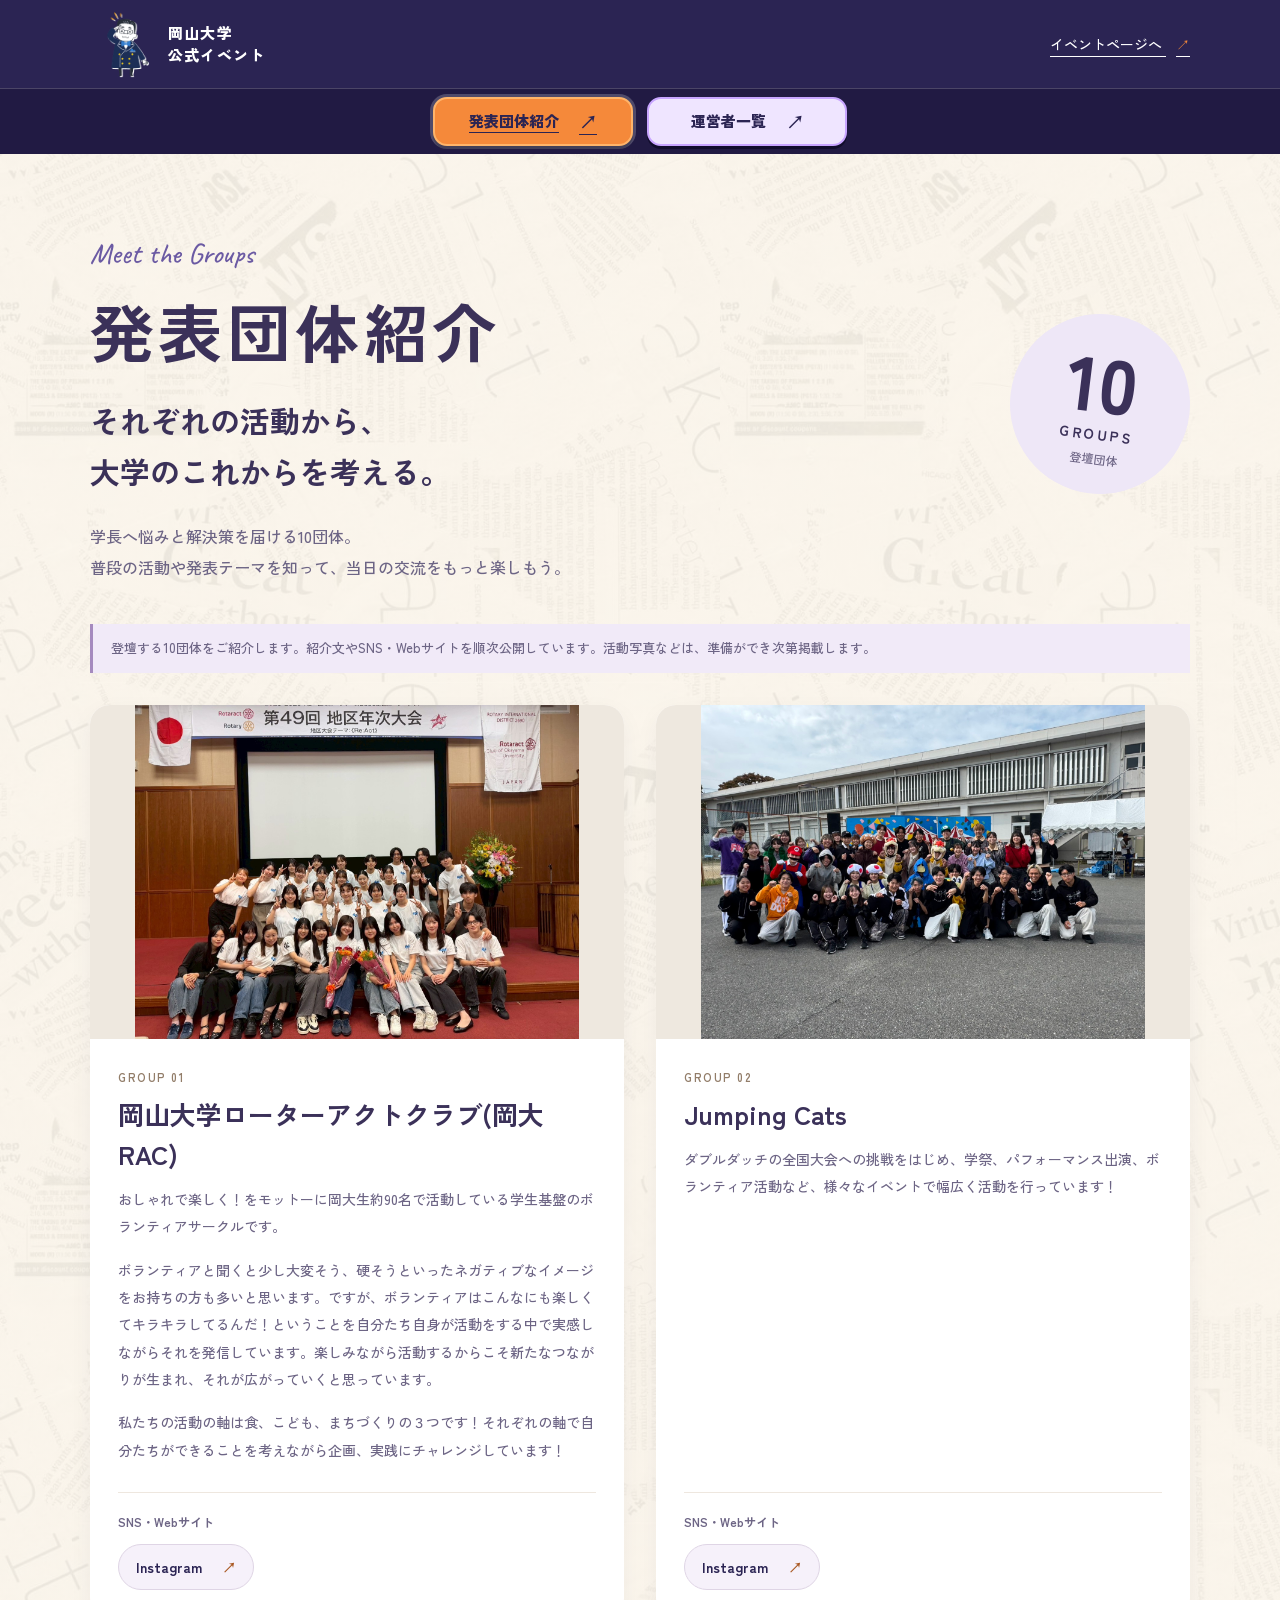
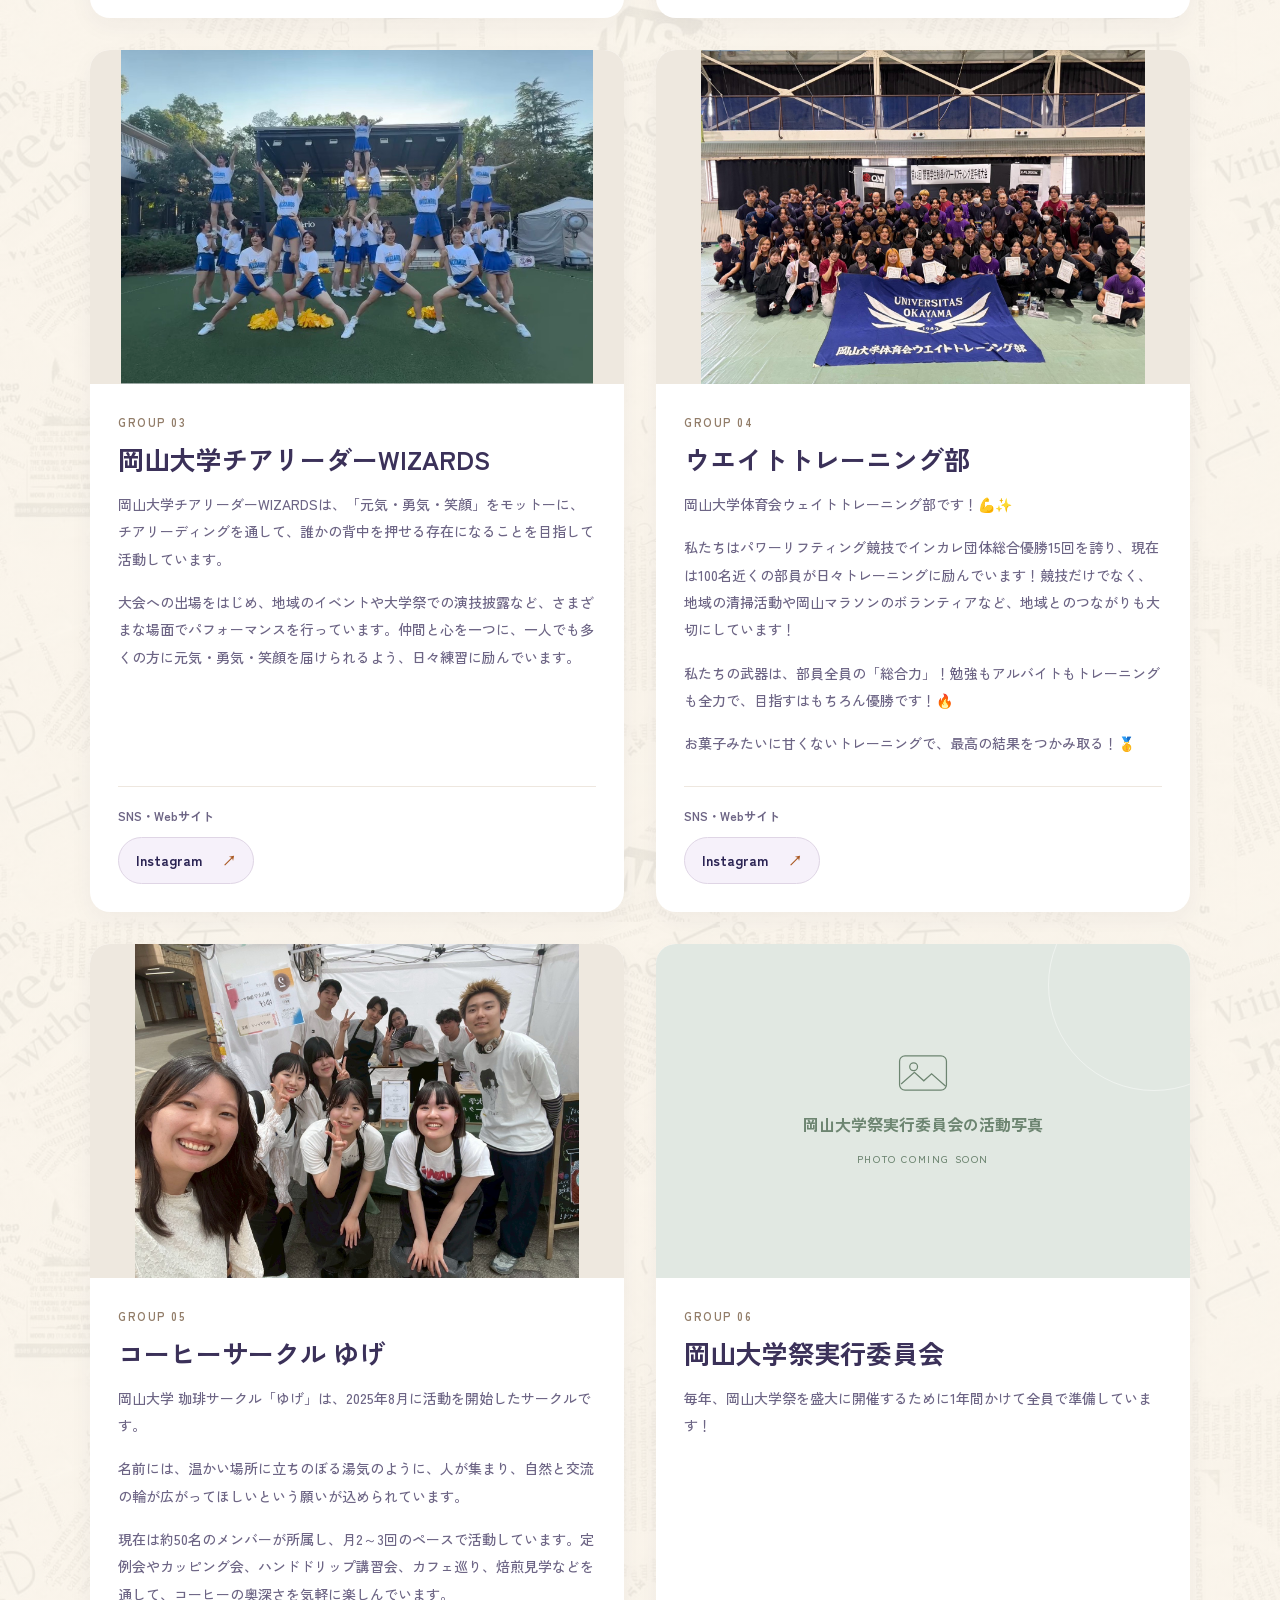
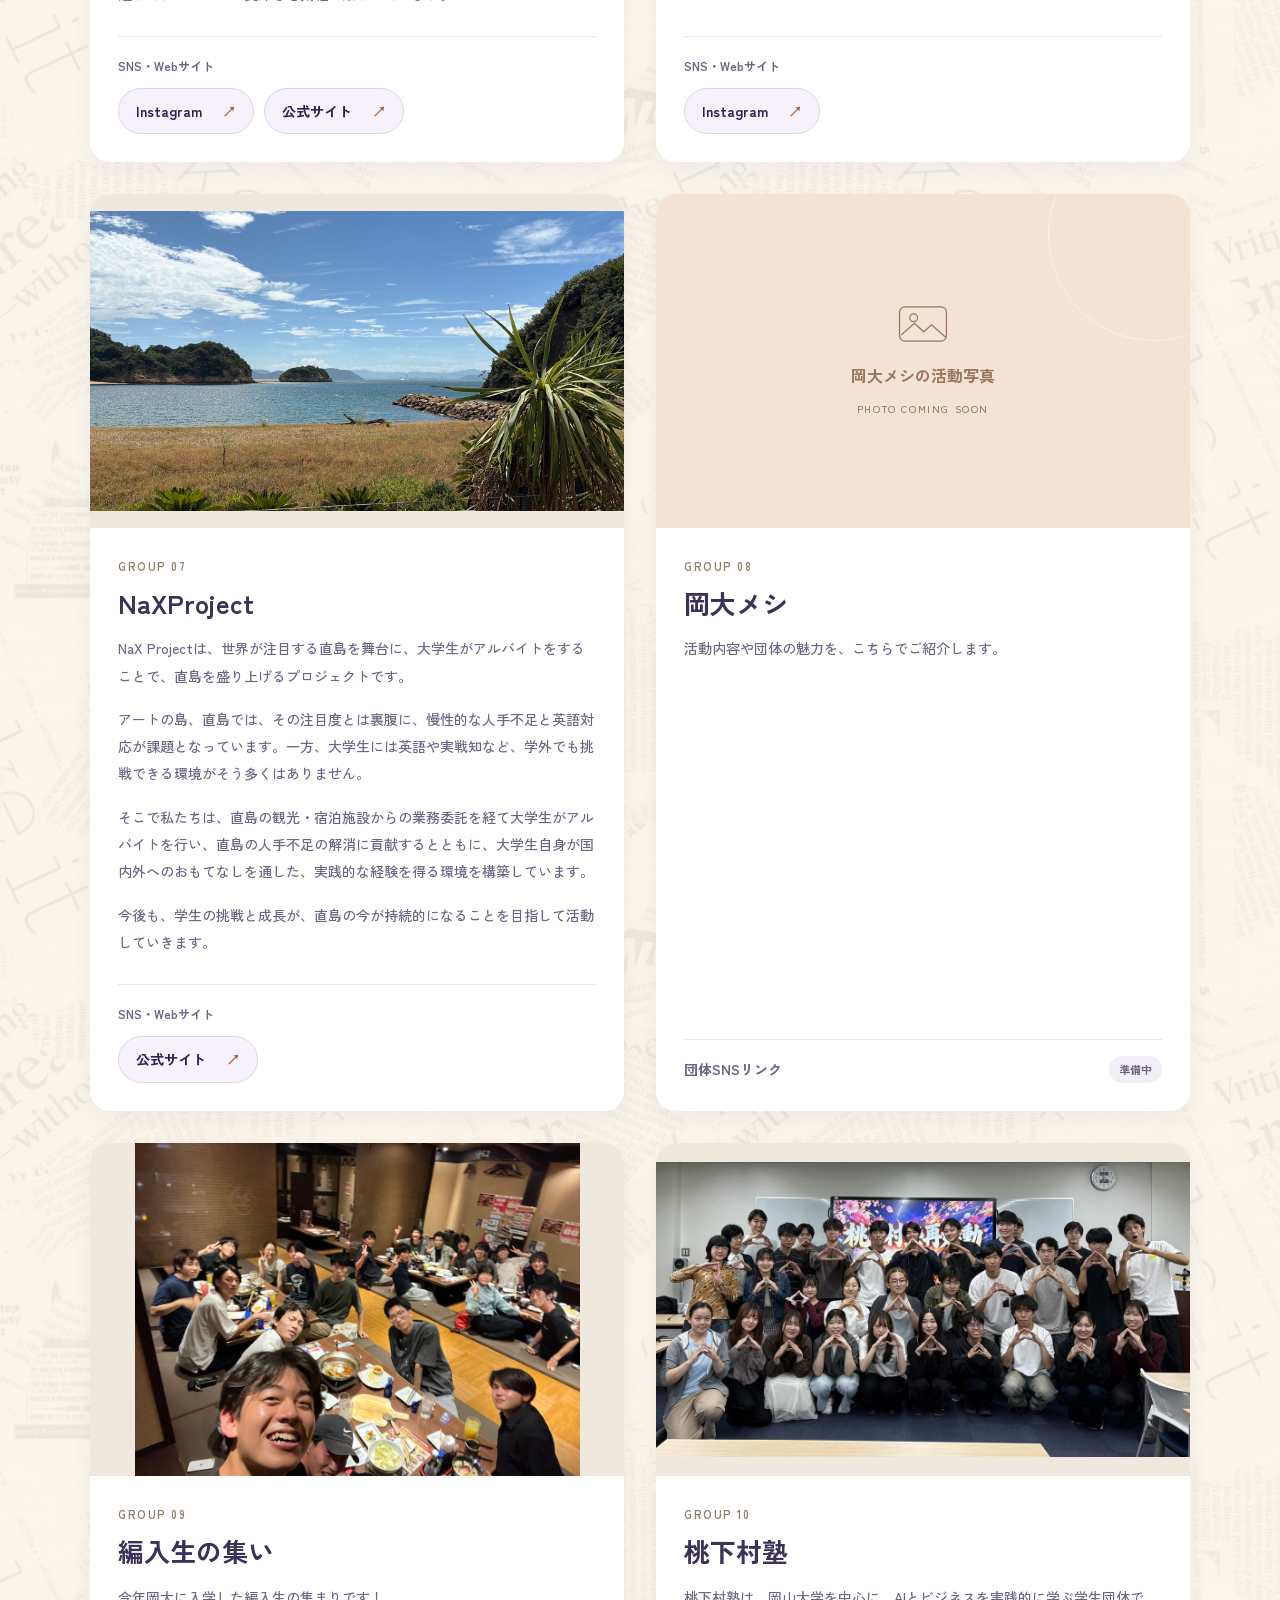
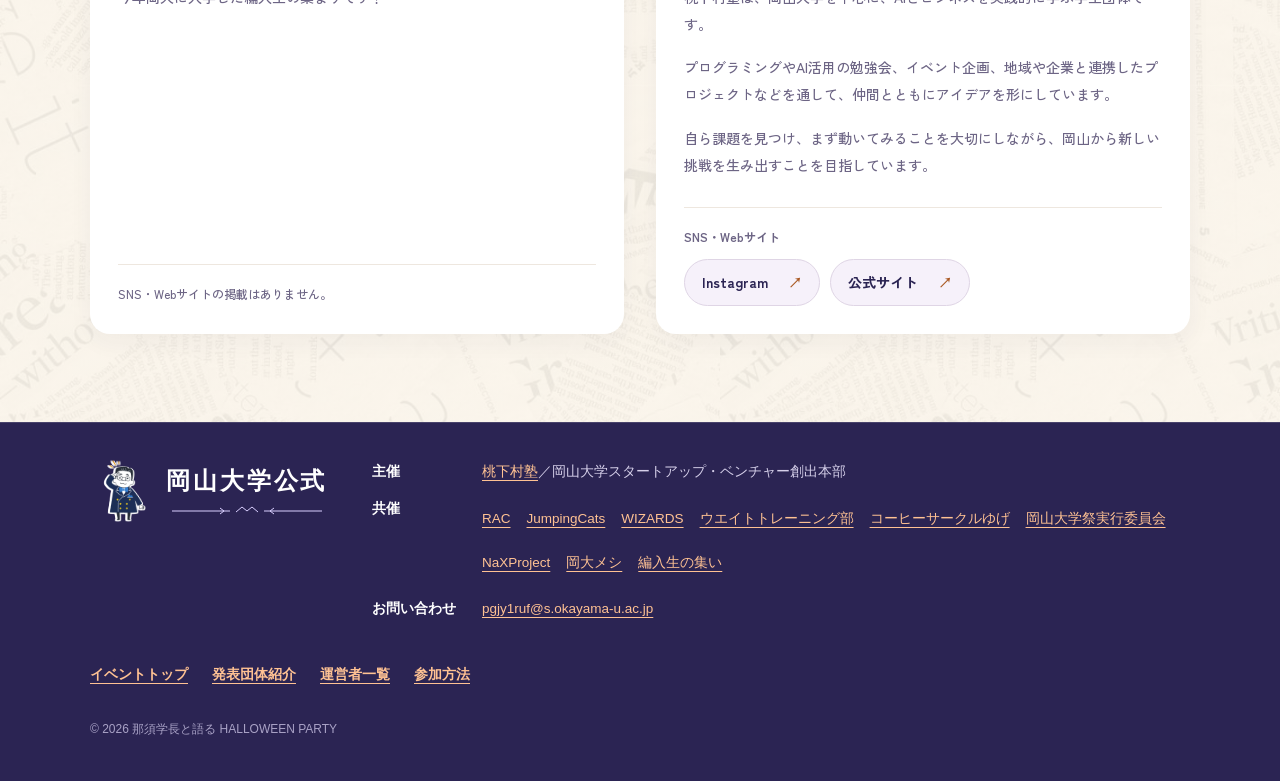
==== commit 7033c467: "Add university festival committee introduction and Instagram" ====
--- a/groups/index.html
+++ b/groups/index.html
@@ -75,7 +75,7 @@
       {
         "@type": "ListItem",
         "position": 6,
-        "name": "大学祭実行委員会"
+        "name": "岡山大学祭実行委員会"
       },
       {
         "@type": "ListItem",
@@ -113,7 +113,7 @@
 <body>
 <a class="skip" href="#main">本文へ</a>
 <header><div class="wrap header-inner"><a class="brand" href="/"><img src="../images/president-salute.png" alt="" width="1280" height="1280"><span>岡山大学<br>公式イベント</span></a><a class="home" href="/">イベントページへ <span aria-hidden="true">↗</span></a></div><nav class="section-nav" aria-label="紹介ページ"><a href="/groups/" aria-current="page">発表団体紹介 <span aria-hidden="true">↗</span></a><a href="/staff/">運営者一覧 <span aria-hidden="true">↗</span></a></nav></header>
-<main id="main"><section class="intro wrap group-intro"><div><p class="eyebrow">Meet the Groups</p><h1>発表団体紹介</h1><p class="lead">それぞれの活動から、<br>大学のこれからを考える。</p><p class="intro-copy">学長へ悩みと解決策を届ける10団体。<br>普段の活動や発表テーマを知って、当日の交流をもっと楽しもう。</p></div><div class="group-count"><strong>10</strong><span>GROUPS</span><small>登壇団体</small></div></section><div class="wrap"><p class="preview-note">登壇する10団体をご紹介します。紹介文やSNS・Webサイトを順次公開しています。活動写真などは、準備ができ次第掲載します。</p></div><section class="wrap listing photo-listing" aria-label="発表団体一覧"><article class="group-card" id="rac"><div class="activity-photo has-photo"><img src="/images/groups/rac.jpg" alt="岡山大学ローターアクトクラブのメンバーが地区年次大会で撮影した集合写真" width="1477" height="1108" loading="lazy" decoding="async"></div><div class="card-body"><span class="group-number">GROUP 01</span><h2>岡山大学ローターアクトクラブ(岡大RAC)</h2><div class="group-description"><p>おしゃれで楽しく！をモットーに岡大生約90名で活動している学生基盤のボランティアサークルです。</p><p>ボランティアと聞くと少し大変そう、硬そうといったネガティブなイメージをお持ちの方も多いと思います。ですが、ボランティアはこんなにも楽しくてキラキラしてるんだ！ということを自分たち自身が活動をする中で実感しながらそれを発信しています。楽しみながら活動するからこそ新たなつながりが生まれ、それが広がっていくと思っています。</p><p>私たちの活動の軸は食、こども、まちづくりの３つです！それぞれの軸で自分たちができることを考えながら企画、実践にチャレンジしています！</p></div><div class="group-links"><p class="group-links-label">SNS・Webサイト</p><div class="group-links-buttons"><a class="group-social-link" href="https://www.instagram.com/okayamauni_rotaract/" target="_blank" rel="noopener noreferrer" aria-label="岡山大学ローターアクトクラブ(岡大RAC)のInstagram（新しいタブで開きます）"><span>Instagram</span><span aria-hidden="true">↗</span></a></div></div></div></article><article class="group-card" id="jumpingcats"><div class="activity-photo has-photo"><img src="/images/groups/jumping-cats.jpg" alt="Jumping Catsのメンバーが仮装して集まった集合写真" width="1477" height="1108" loading="lazy" decoding="async"></div><div class="card-body"><span class="group-number">GROUP 02</span><h2>Jumping Cats</h2><div class="group-description"><p>ダブルダッチの全国大会への挑戦をはじめ、学祭、パフォーマンス出演、ボランティア活動など、様々なイベントで幅広く活動を行っています！</p></div><div class="group-links"><p class="group-links-label">SNS・Webサイト</p><div class="group-links-buttons"><a class="group-social-link" href="https://www.instagram.com/jumpingcats_ou/" target="_blank" rel="noopener noreferrer" aria-label="Jumping CatsのInstagram（新しいタブで開きます）"><span>Instagram</span><span aria-hidden="true">↗</span></a></div></div></div></article><article class="group-card" id="wizards"><div class="activity-photo has-photo"><img src="/images/groups/wizards.jpg" alt="岡山大学チアリーダーWIZARDSがチアリーディングを披露する様子" width="928" height="657" loading="lazy" decoding="async"></div><div class="card-body"><span class="group-number">GROUP 03</span><h2>岡山大学チアリーダーWIZARDS</h2><div class="group-description"><p>岡山大学チアリーダーWIZARDSは、「元気・勇気・笑顔」をモットーに、チアリーディングを通して、誰かの背中を押せる存在になることを目指して活動しています。</p><p>大会への出場をはじめ、地域のイベントや大学祭での演技披露など、さまざまな場面でパフォーマンスを行っています。仲間と心を一つに、一人でも多くの方に元気・勇気・笑顔を届けられるよう、日々練習に励んでいます。</p></div><div class="group-links"><p class="group-links-label">SNS・Webサイト</p><div class="group-links-buttons"><a class="group-social-link" href="https://www.instagram.com/ouc_wizards/" target="_blank" rel="noopener noreferrer" aria-label="岡山大学チアリーダーWIZARDSのInstagram（新しいタブで開きます）"><span>Instagram</span><span aria-hidden="true">↗</span></a></div></div></div></article><article class="group-card" id="weight-training"><div class="activity-photo has-photo"><img src="/images/groups/weight-training.png" alt="岡山大学ウエイトトレーニング部の旗を囲むメンバーの集合写真" width="1477" height="1108" loading="lazy" decoding="async"></div><div class="card-body"><span class="group-number">GROUP 04</span><h2>ウエイトトレーニング部</h2><div class="group-description"><p>岡山大学体育会ウェイトトレーニング部です！💪✨</p><p>私たちはパワーリフティング競技でインカレ団体総合優勝15回を誇り、現在は100名近くの部員が日々トレーニングに励んでいます！競技だけでなく、地域の清掃活動や岡山マラソンのボランティアなど、地域とのつながりも大切にしています！</p><p>私たちの武器は、部員全員の「総合力」！勉強もアルバイトもトレーニングも全力で、目指すはもちろん優勝です！🔥</p><p>お菓子みたいに甘くないトレーニングで、最高の結果をつかみ取る！🥇</p></div><div class="group-links"><p class="group-links-label">SNS・Webサイト</p><div class="group-links-buttons"><a class="group-social-link" href="https://www.instagram.com/okadai_weight/" target="_blank" rel="noopener noreferrer" aria-label="ウエイトトレーニング部のInstagram（新しいタブで開きます）"><span>Instagram</span><span aria-hidden="true">↗</span></a></div></div></div></article><article class="group-card" id="yuge"><div class="activity-photo has-photo"><img src="/images/groups/yuge.jpg" alt="コーヒーサークル ゆげのメンバーが出店先で撮影した集合写真" width="1477" height="1108" loading="lazy" decoding="async"></div><div class="card-body"><span class="group-number">GROUP 05</span><h2>コーヒーサークル ゆげ</h2><div class="group-description"><p>岡山大学 珈琲サークル「ゆげ」は、2025年8月に活動を開始したサークルです。</p><p>名前には、温かい場所に立ちのぼる湯気のように、人が集まり、自然と交流の輪が広がってほしいという願いが込められています。</p><p>現在は約50名のメンバーが所属し、月2～3回のペースで活動しています。定例会やカッピング会、ハンドドリップ講習会、カフェ巡り、焙煎見学などを通して、コーヒーの奥深さを気軽に楽しんでいます。</p></div><div class="group-links"><p class="group-links-label">SNS・Webサイト</p><div class="group-links-buttons"><a class="group-social-link" href="https://www.instagram.com/okadai_coffee_circle/" target="_blank" rel="noopener noreferrer" aria-label="コーヒーサークル ゆげのInstagram（新しいタブで開きます）"><span>Instagram</span><span aria-hidden="true">↗</span></a><a class="group-social-link" href="https://okadai-coffee-circle.github.io/website/" target="_blank" rel="noopener noreferrer" aria-label="コーヒーサークル ゆげの公式サイト（新しいタブで開きます）"><span>公式サイト</span><span aria-hidden="true">↗</span></a></div></div></div></article><article class="group-card" id="university-festival"><div class="activity-photo photo-tone-2" role="img" aria-label="大学祭実行委員会の活動写真の掲載予定スペース"><svg viewBox="0 0 64 48" fill="none" aria-hidden="true"><rect x="2" y="2" width="60" height="44" rx="7"/><circle cx="20" cy="16" r="5"/><path d="m4 38 17-15 12 11 10-9 18 16"/></svg><span>大学祭実行委員会の活動写真</span><small>PHOTO COMING SOON</small></div><div class="card-body"><span class="group-number">GROUP 06</span><h2>大学祭実行委員会</h2><p>活動内容や団体の魅力を、こちらでご紹介します。</p><span class="card-link sns-pending" aria-disabled="true"><span>団体SNSリンク</span><small>準備中</small></span></div></article><article class="group-card" id="naxproject"><div class="activity-photo has-photo"><img src="/images/groups/naxproject.jpg" alt="NaXProjectの紹介写真：青空と海が広がる島の風景" width="1706" height="960" loading="lazy" decoding="async"></div><div class="card-body"><span class="group-number">GROUP 07</span><h2>NaXProject</h2><div class="group-description"><p>NaX Projectは、世界が注目する直島を舞台に、大学生がアルバイトをすることで、直島を盛り上げるプロジェクトです。</p><p>アートの島、直島では、その注目度とは裏腹に、慢性的な人手不足と英語対応が課題となっています。一方、大学生には英語や実戦知など、学外でも挑戦できる環境がそう多くはありません。</p><p>そこで私たちは、直島の観光・宿泊施設からの業務委託を経て大学生がアルバイトを行い、直島の人手不足の解消に貢献するとともに、大学生自身が国内外へのおもてなしを通した、実践的な経験を得る環境を構築しています。</p><p>今後も、学生の挑戦と成長が、直島の今が持続的になることを目指して活動していきます。</p></div><div class="group-links"><p class="group-links-label">SNS・Webサイト</p><div class="group-links-buttons"><a class="group-social-link" href="https://nax.umebachimon.jp/" target="_blank" rel="noopener noreferrer" aria-label="NaXProjectの公式サイト（新しいタブで開きます）"><span>公式サイト</span><span aria-hidden="true">↗</span></a></div></div></div></article><article class="group-card" id="okadai-meshi"><div class="activity-photo photo-tone-1" role="img" aria-label="岡大メシの活動写真の掲載予定スペース"><svg viewBox="0 0 64 48" fill="none" aria-hidden="true"><rect x="2" y="2" width="60" height="44" rx="7"/><circle cx="20" cy="16" r="5"/><path d="m4 38 17-15 12 11 10-9 18 16"/></svg><span>岡大メシの活動写真</span><small>PHOTO COMING SOON</small></div><div class="card-body"><span class="group-number">GROUP 08</span><h2>岡大メシ</h2><p>活動内容や団体の魅力を、こちらでご紹介します。</p><span class="card-link sns-pending" aria-disabled="true"><span>団体SNSリンク</span><small>準備中</small></span></div></article><article class="group-card" id="transfer-students"><div class="activity-photo has-photo"><img src="/images/groups/transfer-students.jpg" alt="編入生の集いのメンバーが交流する集合写真" width="4032" height="3024" loading="lazy" decoding="async"></div><div class="card-body"><span class="group-number">GROUP 09</span><h2>編入生の集い</h2><div class="group-description"><p>今年岡大に入学した編入生の集まりです！</p></div><p class="group-no-links">SNS・Webサイトの掲載はありません。</p></div></article><article class="group-card" id="toukasonjuku"><div class="activity-photo has-photo"><img src="/images/groups/toukasonjuku.png" alt="桃下村塾のメンバーの集合写真" width="1178" height="650" loading="lazy" decoding="async"></div><div class="card-body"><span class="group-number">GROUP 10</span><h2>桃下村塾</h2><div class="group-description"><p>桃下村塾は、岡山大学を中心に、AIとビジネスを実践的に学ぶ学生団体です。</p><p>プログラミングやAI活用の勉強会、イベント企画、地域や企業と連携したプロジェクトなどを通して、仲間とともにアイデアを形にしています。</p><p>自ら課題を見つけ、まず動いてみることを大切にしながら、岡山から新しい挑戦を生み出すことを目指しています。</p></div><div class="group-links"><p class="group-links-label">SNS・Webサイト</p><div class="group-links-buttons"><a class="group-social-link" href="https://www.instagram.com/toukasonjuku_ai/" target="_blank" rel="noopener noreferrer" aria-label="桃下村塾のInstagram（新しいタブで開きます）"><span>Instagram</span><span aria-hidden="true">↗</span></a><a class="group-social-link" href="https://www.momoshita.jp/" target="_blank" rel="noopener noreferrer" aria-label="桃下村塾の公式サイト（新しいタブで開きます）"><span>公式サイト</span><span aria-hidden="true">↗</span></a></div></div></div></article></section></main>
+<main id="main"><section class="intro wrap group-intro"><div><p class="eyebrow">Meet the Groups</p><h1>発表団体紹介</h1><p class="lead">それぞれの活動から、<br>大学のこれからを考える。</p><p class="intro-copy">学長へ悩みと解決策を届ける10団体。<br>普段の活動や発表テーマを知って、当日の交流をもっと楽しもう。</p></div><div class="group-count"><strong>10</strong><span>GROUPS</span><small>登壇団体</small></div></section><div class="wrap"><p class="preview-note">登壇する10団体をご紹介します。紹介文やSNS・Webサイトを順次公開しています。活動写真などは、準備ができ次第掲載します。</p></div><section class="wrap listing photo-listing" aria-label="発表団体一覧"><article class="group-card" id="rac"><div class="activity-photo has-photo"><img src="/images/groups/rac.jpg" alt="岡山大学ローターアクトクラブのメンバーが地区年次大会で撮影した集合写真" width="1477" height="1108" loading="lazy" decoding="async"></div><div class="card-body"><span class="group-number">GROUP 01</span><h2>岡山大学ローターアクトクラブ(岡大RAC)</h2><div class="group-description"><p>おしゃれで楽しく！をモットーに岡大生約90名で活動している学生基盤のボランティアサークルです。</p><p>ボランティアと聞くと少し大変そう、硬そうといったネガティブなイメージをお持ちの方も多いと思います。ですが、ボランティアはこんなにも楽しくてキラキラしてるんだ！ということを自分たち自身が活動をする中で実感しながらそれを発信しています。楽しみながら活動するからこそ新たなつながりが生まれ、それが広がっていくと思っています。</p><p>私たちの活動の軸は食、こども、まちづくりの３つです！それぞれの軸で自分たちができることを考えながら企画、実践にチャレンジしています！</p></div><div class="group-links"><p class="group-links-label">SNS・Webサイト</p><div class="group-links-buttons"><a class="group-social-link" href="https://www.instagram.com/okayamauni_rotaract/" target="_blank" rel="noopener noreferrer" aria-label="岡山大学ローターアクトクラブ(岡大RAC)のInstagram（新しいタブで開きます）"><span>Instagram</span><span aria-hidden="true">↗</span></a></div></div></div></article><article class="group-card" id="jumpingcats"><div class="activity-photo has-photo"><img src="/images/groups/jumping-cats.jpg" alt="Jumping Catsのメンバーが仮装して集まった集合写真" width="1477" height="1108" loading="lazy" decoding="async"></div><div class="card-body"><span class="group-number">GROUP 02</span><h2>Jumping Cats</h2><div class="group-description"><p>ダブルダッチの全国大会への挑戦をはじめ、学祭、パフォーマンス出演、ボランティア活動など、様々なイベントで幅広く活動を行っています！</p></div><div class="group-links"><p class="group-links-label">SNS・Webサイト</p><div class="group-links-buttons"><a class="group-social-link" href="https://www.instagram.com/jumpingcats_ou/" target="_blank" rel="noopener noreferrer" aria-label="Jumping CatsのInstagram（新しいタブで開きます）"><span>Instagram</span><span aria-hidden="true">↗</span></a></div></div></div></article><article class="group-card" id="wizards"><div class="activity-photo has-photo"><img src="/images/groups/wizards.jpg" alt="岡山大学チアリーダーWIZARDSがチアリーディングを披露する様子" width="928" height="657" loading="lazy" decoding="async"></div><div class="card-body"><span class="group-number">GROUP 03</span><h2>岡山大学チアリーダーWIZARDS</h2><div class="group-description"><p>岡山大学チアリーダーWIZARDSは、「元気・勇気・笑顔」をモットーに、チアリーディングを通して、誰かの背中を押せる存在になることを目指して活動しています。</p><p>大会への出場をはじめ、地域のイベントや大学祭での演技披露など、さまざまな場面でパフォーマンスを行っています。仲間と心を一つに、一人でも多くの方に元気・勇気・笑顔を届けられるよう、日々練習に励んでいます。</p></div><div class="group-links"><p class="group-links-label">SNS・Webサイト</p><div class="group-links-buttons"><a class="group-social-link" href="https://www.instagram.com/ouc_wizards/" target="_blank" rel="noopener noreferrer" aria-label="岡山大学チアリーダーWIZARDSのInstagram（新しいタブで開きます）"><span>Instagram</span><span aria-hidden="true">↗</span></a></div></div></div></article><article class="group-card" id="weight-training"><div class="activity-photo has-photo"><img src="/images/groups/weight-training.png" alt="岡山大学ウエイトトレーニング部の旗を囲むメンバーの集合写真" width="1477" height="1108" loading="lazy" decoding="async"></div><div class="card-body"><span class="group-number">GROUP 04</span><h2>ウエイトトレーニング部</h2><div class="group-description"><p>岡山大学体育会ウェイトトレーニング部です！💪✨</p><p>私たちはパワーリフティング競技でインカレ団体総合優勝15回を誇り、現在は100名近くの部員が日々トレーニングに励んでいます！競技だけでなく、地域の清掃活動や岡山マラソンのボランティアなど、地域とのつながりも大切にしています！</p><p>私たちの武器は、部員全員の「総合力」！勉強もアルバイトもトレーニングも全力で、目指すはもちろん優勝です！🔥</p><p>お菓子みたいに甘くないトレーニングで、最高の結果をつかみ取る！🥇</p></div><div class="group-links"><p class="group-links-label">SNS・Webサイト</p><div class="group-links-buttons"><a class="group-social-link" href="https://www.instagram.com/okadai_weight/" target="_blank" rel="noopener noreferrer" aria-label="ウエイトトレーニング部のInstagram（新しいタブで開きます）"><span>Instagram</span><span aria-hidden="true">↗</span></a></div></div></div></article><article class="group-card" id="yuge"><div class="activity-photo has-photo"><img src="/images/groups/yuge.jpg" alt="コーヒーサークル ゆげのメンバーが出店先で撮影した集合写真" width="1477" height="1108" loading="lazy" decoding="async"></div><div class="card-body"><span class="group-number">GROUP 05</span><h2>コーヒーサークル ゆげ</h2><div class="group-description"><p>岡山大学 珈琲サークル「ゆげ」は、2025年8月に活動を開始したサークルです。</p><p>名前には、温かい場所に立ちのぼる湯気のように、人が集まり、自然と交流の輪が広がってほしいという願いが込められています。</p><p>現在は約50名のメンバーが所属し、月2～3回のペースで活動しています。定例会やカッピング会、ハンドドリップ講習会、カフェ巡り、焙煎見学などを通して、コーヒーの奥深さを気軽に楽しんでいます。</p></div><div class="group-links"><p class="group-links-label">SNS・Webサイト</p><div class="group-links-buttons"><a class="group-social-link" href="https://www.instagram.com/okadai_coffee_circle/" target="_blank" rel="noopener noreferrer" aria-label="コーヒーサークル ゆげのInstagram（新しいタブで開きます）"><span>Instagram</span><span aria-hidden="true">↗</span></a><a class="group-social-link" href="https://okadai-coffee-circle.github.io/website/" target="_blank" rel="noopener noreferrer" aria-label="コーヒーサークル ゆげの公式サイト（新しいタブで開きます）"><span>公式サイト</span><span aria-hidden="true">↗</span></a></div></div></div></article><article class="group-card" id="university-festival"><div class="activity-photo photo-tone-2" role="img" aria-label="岡山大学祭実行委員会の活動写真の掲載予定スペース"><svg viewBox="0 0 64 48" fill="none" aria-hidden="true"><rect x="2" y="2" width="60" height="44" rx="7"/><circle cx="20" cy="16" r="5"/><path d="m4 38 17-15 12 11 10-9 18 16"/></svg><span>岡山大学祭実行委員会の活動写真</span><small>PHOTO COMING SOON</small></div><div class="card-body"><span class="group-number">GROUP 06</span><h2>岡山大学祭実行委員会</h2><div class="group-description"><p>毎年、岡山大学祭を盛大に開催するために1年間かけて全員で準備しています！</p></div><div class="group-links"><p class="group-links-label">SNS・Webサイト</p><div class="group-links-buttons"><a class="group-social-link" href="https://www.instagram.com/gakusai_2026_/" target="_blank" rel="noopener noreferrer" aria-label="岡山大学祭実行委員会のInstagram（新しいタブで開きます）"><span>Instagram</span><span aria-hidden="true">↗</span></a></div></div></div></article><article class="group-card" id="naxproject"><div class="activity-photo has-photo"><img src="/images/groups/naxproject.jpg" alt="NaXProjectの紹介写真：青空と海が広がる島の風景" width="1706" height="960" loading="lazy" decoding="async"></div><div class="card-body"><span class="group-number">GROUP 07</span><h2>NaXProject</h2><div class="group-description"><p>NaX Projectは、世界が注目する直島を舞台に、大学生がアルバイトをすることで、直島を盛り上げるプロジェクトです。</p><p>アートの島、直島では、その注目度とは裏腹に、慢性的な人手不足と英語対応が課題となっています。一方、大学生には英語や実戦知など、学外でも挑戦できる環境がそう多くはありません。</p><p>そこで私たちは、直島の観光・宿泊施設からの業務委託を経て大学生がアルバイトを行い、直島の人手不足の解消に貢献するとともに、大学生自身が国内外へのおもてなしを通した、実践的な経験を得る環境を構築しています。</p><p>今後も、学生の挑戦と成長が、直島の今が持続的になることを目指して活動していきます。</p></div><div class="group-links"><p class="group-links-label">SNS・Webサイト</p><div class="group-links-buttons"><a class="group-social-link" href="https://nax.umebachimon.jp/" target="_blank" rel="noopener noreferrer" aria-label="NaXProjectの公式サイト（新しいタブで開きます）"><span>公式サイト</span><span aria-hidden="true">↗</span></a></div></div></div></article><article class="group-card" id="okadai-meshi"><div class="activity-photo photo-tone-1" role="img" aria-label="岡大メシの活動写真の掲載予定スペース"><svg viewBox="0 0 64 48" fill="none" aria-hidden="true"><rect x="2" y="2" width="60" height="44" rx="7"/><circle cx="20" cy="16" r="5"/><path d="m4 38 17-15 12 11 10-9 18 16"/></svg><span>岡大メシの活動写真</span><small>PHOTO COMING SOON</small></div><div class="card-body"><span class="group-number">GROUP 08</span><h2>岡大メシ</h2><p>活動内容や団体の魅力を、こちらでご紹介します。</p><span class="card-link sns-pending" aria-disabled="true"><span>団体SNSリンク</span><small>準備中</small></span></div></article><article class="group-card" id="transfer-students"><div class="activity-photo has-photo"><img src="/images/groups/transfer-students.jpg" alt="編入生の集いのメンバーが交流する集合写真" width="4032" height="3024" loading="lazy" decoding="async"></div><div class="card-body"><span class="group-number">GROUP 09</span><h2>編入生の集い</h2><div class="group-description"><p>今年岡大に入学した編入生の集まりです！</p></div><p class="group-no-links">SNS・Webサイトの掲載はありません。</p></div></article><article class="group-card" id="toukasonjuku"><div class="activity-photo has-photo"><img src="/images/groups/toukasonjuku.png" alt="桃下村塾のメンバーの集合写真" width="1178" height="650" loading="lazy" decoding="async"></div><div class="card-body"><span class="group-number">GROUP 10</span><h2>桃下村塾</h2><div class="group-description"><p>桃下村塾は、岡山大学を中心に、AIとビジネスを実践的に学ぶ学生団体です。</p><p>プログラミングやAI活用の勉強会、イベント企画、地域や企業と連携したプロジェクトなどを通して、仲間とともにアイデアを形にしています。</p><p>自ら課題を見つけ、まず動いてみることを大切にしながら、岡山から新しい挑戦を生み出すことを目指しています。</p></div><div class="group-links"><p class="group-links-label">SNS・Webサイト</p><div class="group-links-buttons"><a class="group-social-link" href="https://www.instagram.com/toukasonjuku_ai/" target="_blank" rel="noopener noreferrer" aria-label="桃下村塾のInstagram（新しいタブで開きます）"><span>Instagram</span><span aria-hidden="true">↗</span></a><a class="group-social-link" href="https://www.momoshita.jp/" target="_blank" rel="noopener noreferrer" aria-label="桃下村塾の公式サイト（新しいタブで開きます）"><span>公式サイト</span><span aria-hidden="true">↗</span></a></div></div></div></article></section></main>
 <footer class="site-footer" id="site-footer">
   <div class="site-footer-inner">
     <a class="site-footer-brand" href="/" aria-label="岡山大学公式イベント トップへ">
@@ -122,7 +122,7 @@
     </a>
     <dl>
       <dt>主催</dt><dd><a href="/groups/#toukasonjuku">桃下村塾</a>／岡山大学スタートアップ・ベンチャー創出本部</dd>
-      <dt>共催</dt><dd class="partner-links"><a href="/groups/#rac">RAC</a><a href="/groups/#jumpingcats">JumpingCats</a><a href="/groups/#wizards">WIZARDS</a><a href="/groups/#weight-training">ウエイトトレーニング部</a><a href="/groups/#yuge">コーヒーサークルゆげ</a><a href="/groups/#university-festival">大学祭実行委員会</a><a href="/groups/#naxproject">NaXProject</a><a href="/groups/#okadai-meshi">岡大メシ</a><a href="/groups/#transfer-students">編入生の集い</a></dd>
+      <dt>共催</dt><dd class="partner-links"><a href="/groups/#rac">RAC</a><a href="/groups/#jumpingcats">JumpingCats</a><a href="/groups/#wizards">WIZARDS</a><a href="/groups/#weight-training">ウエイトトレーニング部</a><a href="/groups/#yuge">コーヒーサークルゆげ</a><a href="/groups/#university-festival">岡山大学祭実行委員会</a><a href="/groups/#naxproject">NaXProject</a><a href="/groups/#okadai-meshi">岡大メシ</a><a href="/groups/#transfer-students">編入生の集い</a></dd>
       <dt>お問い合わせ</dt><dd><a href="mailto:pgjy1ruf@s.okayama-u.ac.jp">pgjy1ruf@s.okayama-u.ac.jp</a></dd>
     </dl>
     <nav class="site-footer-nav" aria-label="関連ページ"><a href="/">イベントトップ</a><a href="/groups/">発表団体紹介</a><a href="/staff/">運営者一覧</a><a href="/#entry">参加方法</a></nav>
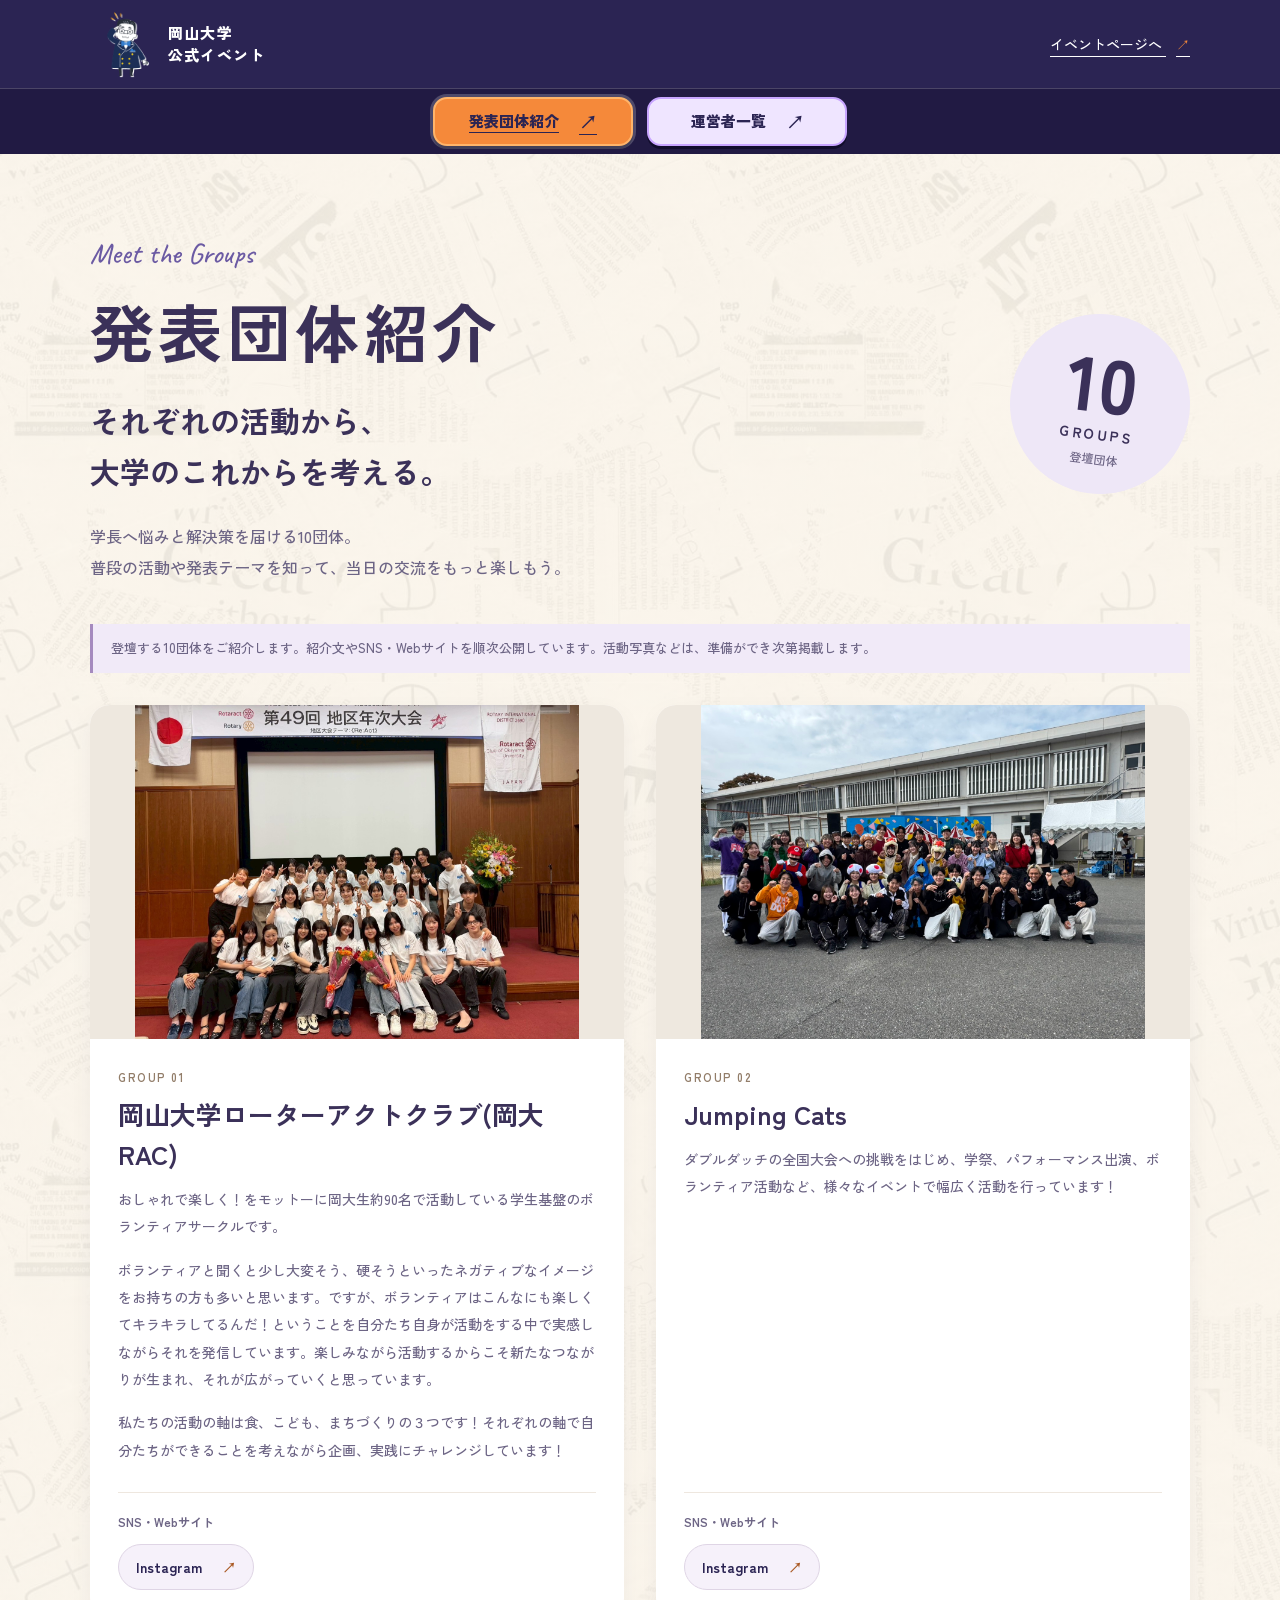
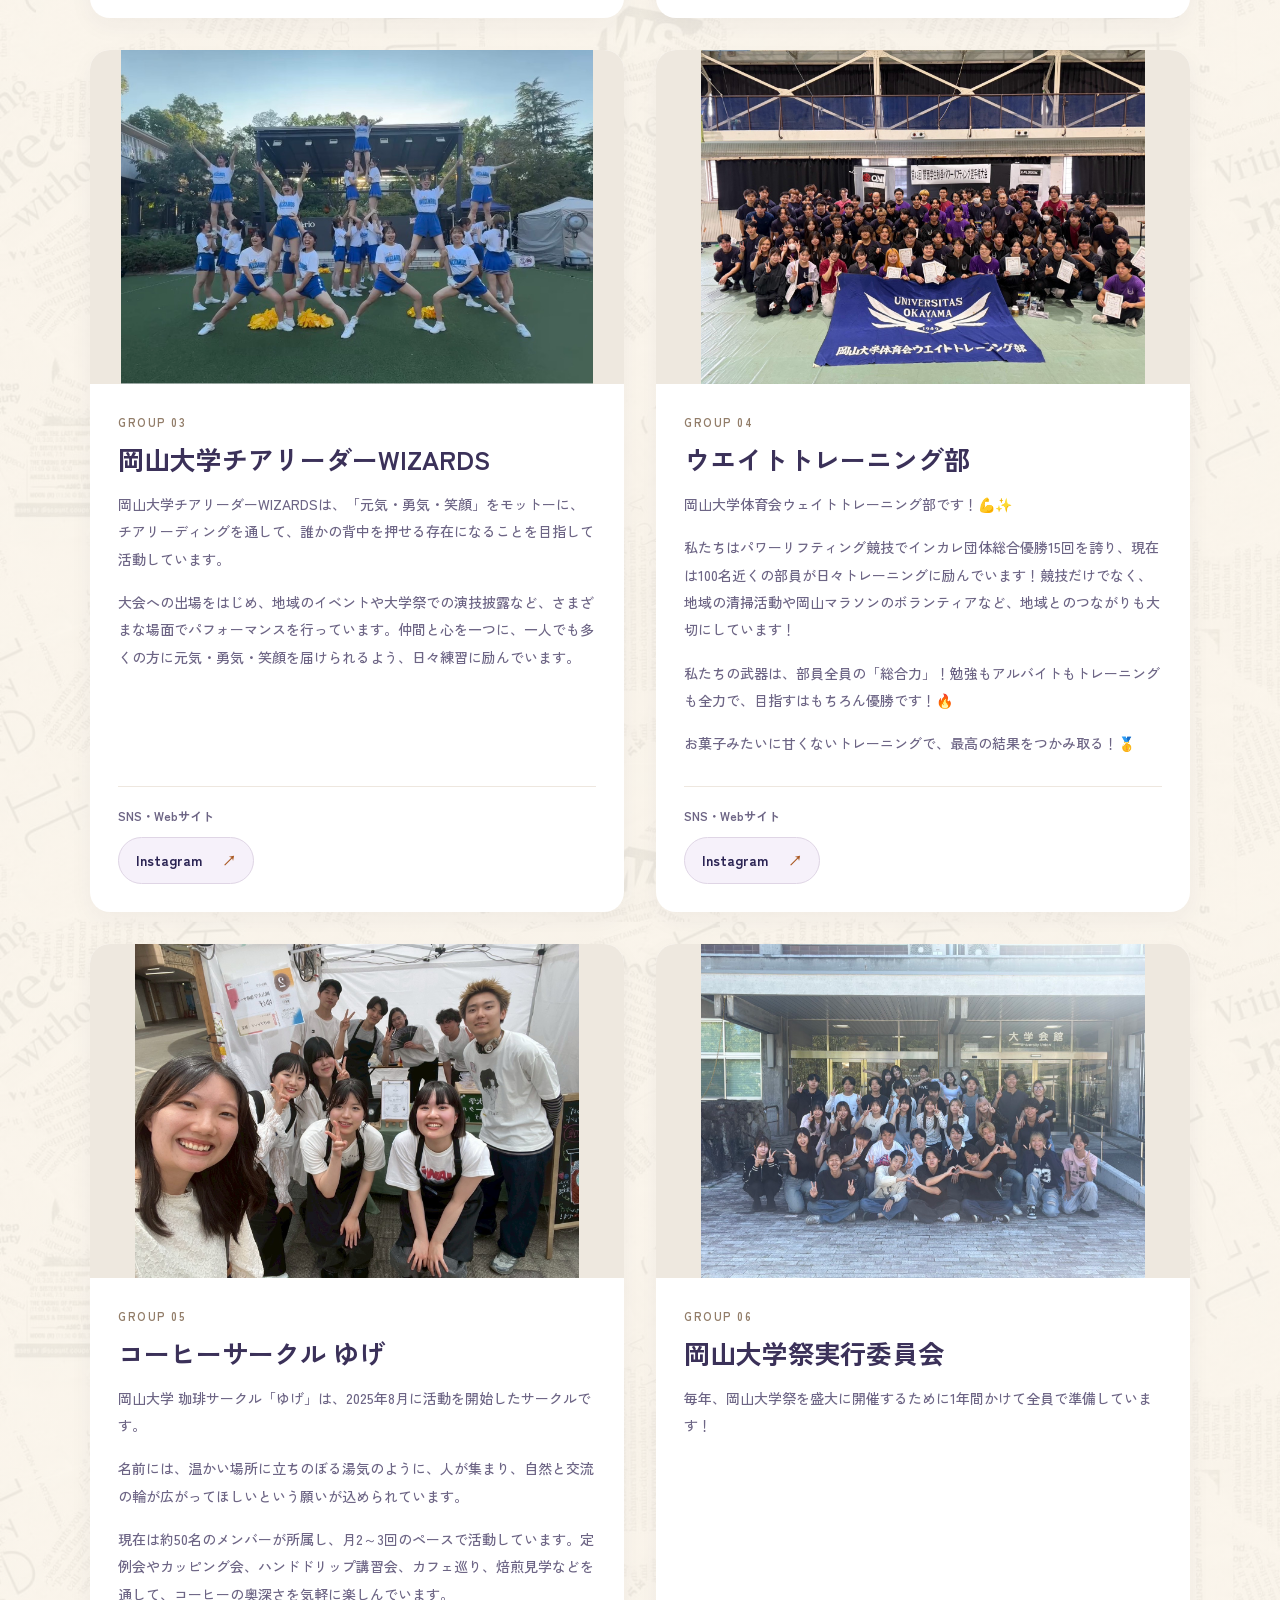
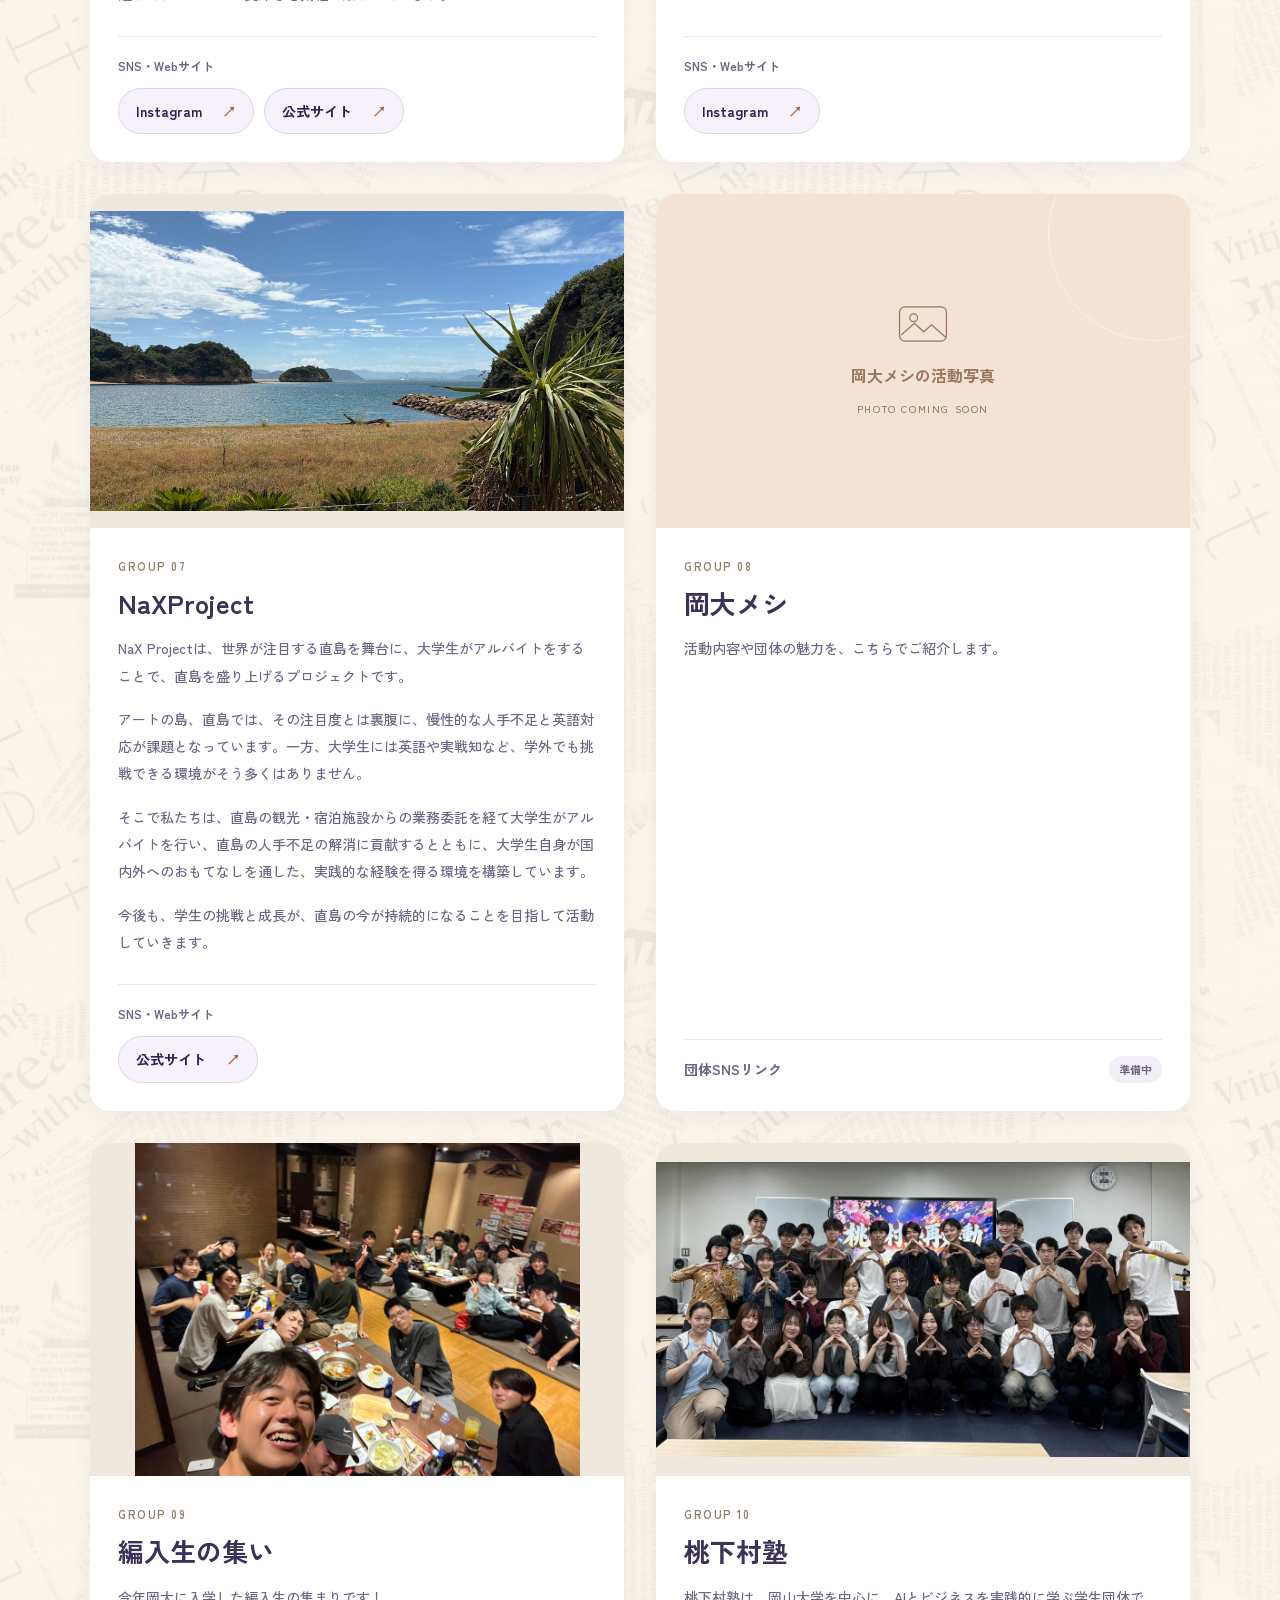
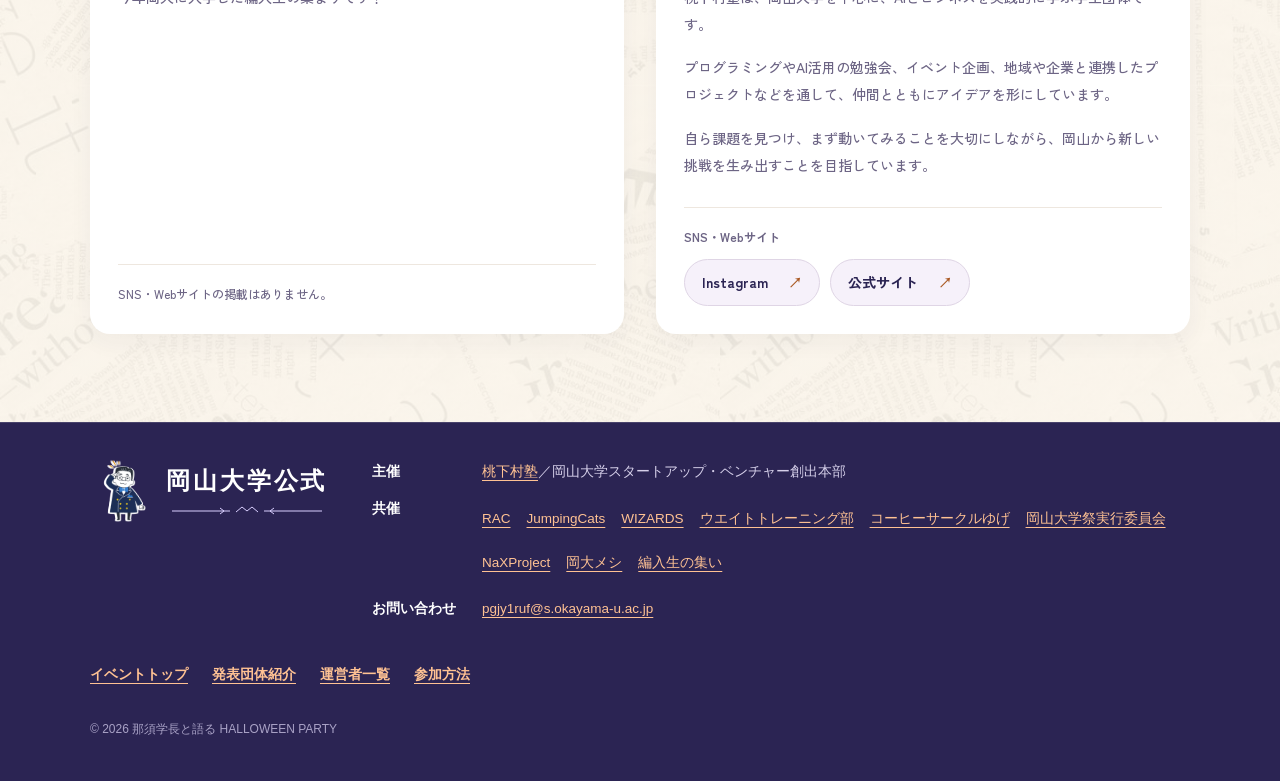
==== commit 2219200f: "Add festival committee photo and Kaneshige speaker profile" ====
--- a/groups/index.html
+++ b/groups/index.html
@@ -113,7 +113,7 @@
 <body>
 <a class="skip" href="#main">本文へ</a>
 <header><div class="wrap header-inner"><a class="brand" href="/"><img src="../images/president-salute.png" alt="" width="1280" height="1280"><span>岡山大学<br>公式イベント</span></a><a class="home" href="/">イベントページへ <span aria-hidden="true">↗</span></a></div><nav class="section-nav" aria-label="紹介ページ"><a href="/groups/" aria-current="page">発表団体紹介 <span aria-hidden="true">↗</span></a><a href="/staff/">運営者一覧 <span aria-hidden="true">↗</span></a></nav></header>
-<main id="main"><section class="intro wrap group-intro"><div><p class="eyebrow">Meet the Groups</p><h1>発表団体紹介</h1><p class="lead">それぞれの活動から、<br>大学のこれからを考える。</p><p class="intro-copy">学長へ悩みと解決策を届ける10団体。<br>普段の活動や発表テーマを知って、当日の交流をもっと楽しもう。</p></div><div class="group-count"><strong>10</strong><span>GROUPS</span><small>登壇団体</small></div></section><div class="wrap"><p class="preview-note">登壇する10団体をご紹介します。紹介文やSNS・Webサイトを順次公開しています。活動写真などは、準備ができ次第掲載します。</p></div><section class="wrap listing photo-listing" aria-label="発表団体一覧"><article class="group-card" id="rac"><div class="activity-photo has-photo"><img src="/images/groups/rac.jpg" alt="岡山大学ローターアクトクラブのメンバーが地区年次大会で撮影した集合写真" width="1477" height="1108" loading="lazy" decoding="async"></div><div class="card-body"><span class="group-number">GROUP 01</span><h2>岡山大学ローターアクトクラブ(岡大RAC)</h2><div class="group-description"><p>おしゃれで楽しく！をモットーに岡大生約90名で活動している学生基盤のボランティアサークルです。</p><p>ボランティアと聞くと少し大変そう、硬そうといったネガティブなイメージをお持ちの方も多いと思います。ですが、ボランティアはこんなにも楽しくてキラキラしてるんだ！ということを自分たち自身が活動をする中で実感しながらそれを発信しています。楽しみながら活動するからこそ新たなつながりが生まれ、それが広がっていくと思っています。</p><p>私たちの活動の軸は食、こども、まちづくりの３つです！それぞれの軸で自分たちができることを考えながら企画、実践にチャレンジしています！</p></div><div class="group-links"><p class="group-links-label">SNS・Webサイト</p><div class="group-links-buttons"><a class="group-social-link" href="https://www.instagram.com/okayamauni_rotaract/" target="_blank" rel="noopener noreferrer" aria-label="岡山大学ローターアクトクラブ(岡大RAC)のInstagram（新しいタブで開きます）"><span>Instagram</span><span aria-hidden="true">↗</span></a></div></div></div></article><article class="group-card" id="jumpingcats"><div class="activity-photo has-photo"><img src="/images/groups/jumping-cats.jpg" alt="Jumping Catsのメンバーが仮装して集まった集合写真" width="1477" height="1108" loading="lazy" decoding="async"></div><div class="card-body"><span class="group-number">GROUP 02</span><h2>Jumping Cats</h2><div class="group-description"><p>ダブルダッチの全国大会への挑戦をはじめ、学祭、パフォーマンス出演、ボランティア活動など、様々なイベントで幅広く活動を行っています！</p></div><div class="group-links"><p class="group-links-label">SNS・Webサイト</p><div class="group-links-buttons"><a class="group-social-link" href="https://www.instagram.com/jumpingcats_ou/" target="_blank" rel="noopener noreferrer" aria-label="Jumping CatsのInstagram（新しいタブで開きます）"><span>Instagram</span><span aria-hidden="true">↗</span></a></div></div></div></article><article class="group-card" id="wizards"><div class="activity-photo has-photo"><img src="/images/groups/wizards.jpg" alt="岡山大学チアリーダーWIZARDSがチアリーディングを披露する様子" width="928" height="657" loading="lazy" decoding="async"></div><div class="card-body"><span class="group-number">GROUP 03</span><h2>岡山大学チアリーダーWIZARDS</h2><div class="group-description"><p>岡山大学チアリーダーWIZARDSは、「元気・勇気・笑顔」をモットーに、チアリーディングを通して、誰かの背中を押せる存在になることを目指して活動しています。</p><p>大会への出場をはじめ、地域のイベントや大学祭での演技披露など、さまざまな場面でパフォーマンスを行っています。仲間と心を一つに、一人でも多くの方に元気・勇気・笑顔を届けられるよう、日々練習に励んでいます。</p></div><div class="group-links"><p class="group-links-label">SNS・Webサイト</p><div class="group-links-buttons"><a class="group-social-link" href="https://www.instagram.com/ouc_wizards/" target="_blank" rel="noopener noreferrer" aria-label="岡山大学チアリーダーWIZARDSのInstagram（新しいタブで開きます）"><span>Instagram</span><span aria-hidden="true">↗</span></a></div></div></div></article><article class="group-card" id="weight-training"><div class="activity-photo has-photo"><img src="/images/groups/weight-training.png" alt="岡山大学ウエイトトレーニング部の旗を囲むメンバーの集合写真" width="1477" height="1108" loading="lazy" decoding="async"></div><div class="card-body"><span class="group-number">GROUP 04</span><h2>ウエイトトレーニング部</h2><div class="group-description"><p>岡山大学体育会ウェイトトレーニング部です！💪✨</p><p>私たちはパワーリフティング競技でインカレ団体総合優勝15回を誇り、現在は100名近くの部員が日々トレーニングに励んでいます！競技だけでなく、地域の清掃活動や岡山マラソンのボランティアなど、地域とのつながりも大切にしています！</p><p>私たちの武器は、部員全員の「総合力」！勉強もアルバイトもトレーニングも全力で、目指すはもちろん優勝です！🔥</p><p>お菓子みたいに甘くないトレーニングで、最高の結果をつかみ取る！🥇</p></div><div class="group-links"><p class="group-links-label">SNS・Webサイト</p><div class="group-links-buttons"><a class="group-social-link" href="https://www.instagram.com/okadai_weight/" target="_blank" rel="noopener noreferrer" aria-label="ウエイトトレーニング部のInstagram（新しいタブで開きます）"><span>Instagram</span><span aria-hidden="true">↗</span></a></div></div></div></article><article class="group-card" id="yuge"><div class="activity-photo has-photo"><img src="/images/groups/yuge.jpg" alt="コーヒーサークル ゆげのメンバーが出店先で撮影した集合写真" width="1477" height="1108" loading="lazy" decoding="async"></div><div class="card-body"><span class="group-number">GROUP 05</span><h2>コーヒーサークル ゆげ</h2><div class="group-description"><p>岡山大学 珈琲サークル「ゆげ」は、2025年8月に活動を開始したサークルです。</p><p>名前には、温かい場所に立ちのぼる湯気のように、人が集まり、自然と交流の輪が広がってほしいという願いが込められています。</p><p>現在は約50名のメンバーが所属し、月2～3回のペースで活動しています。定例会やカッピング会、ハンドドリップ講習会、カフェ巡り、焙煎見学などを通して、コーヒーの奥深さを気軽に楽しんでいます。</p></div><div class="group-links"><p class="group-links-label">SNS・Webサイト</p><div class="group-links-buttons"><a class="group-social-link" href="https://www.instagram.com/okadai_coffee_circle/" target="_blank" rel="noopener noreferrer" aria-label="コーヒーサークル ゆげのInstagram（新しいタブで開きます）"><span>Instagram</span><span aria-hidden="true">↗</span></a><a class="group-social-link" href="https://okadai-coffee-circle.github.io/website/" target="_blank" rel="noopener noreferrer" aria-label="コーヒーサークル ゆげの公式サイト（新しいタブで開きます）"><span>公式サイト</span><span aria-hidden="true">↗</span></a></div></div></div></article><article class="group-card" id="university-festival"><div class="activity-photo photo-tone-2" role="img" aria-label="岡山大学祭実行委員会の活動写真の掲載予定スペース"><svg viewBox="0 0 64 48" fill="none" aria-hidden="true"><rect x="2" y="2" width="60" height="44" rx="7"/><circle cx="20" cy="16" r="5"/><path d="m4 38 17-15 12 11 10-9 18 16"/></svg><span>岡山大学祭実行委員会の活動写真</span><small>PHOTO COMING SOON</small></div><div class="card-body"><span class="group-number">GROUP 06</span><h2>岡山大学祭実行委員会</h2><div class="group-description"><p>毎年、岡山大学祭を盛大に開催するために1年間かけて全員で準備しています！</p></div><div class="group-links"><p class="group-links-label">SNS・Webサイト</p><div class="group-links-buttons"><a class="group-social-link" href="https://www.instagram.com/gakusai_2026_/" target="_blank" rel="noopener noreferrer" aria-label="岡山大学祭実行委員会のInstagram（新しいタブで開きます）"><span>Instagram</span><span aria-hidden="true">↗</span></a></div></div></div></article><article class="group-card" id="naxproject"><div class="activity-photo has-photo"><img src="/images/groups/naxproject.jpg" alt="NaXProjectの紹介写真：青空と海が広がる島の風景" width="1706" height="960" loading="lazy" decoding="async"></div><div class="card-body"><span class="group-number">GROUP 07</span><h2>NaXProject</h2><div class="group-description"><p>NaX Projectは、世界が注目する直島を舞台に、大学生がアルバイトをすることで、直島を盛り上げるプロジェクトです。</p><p>アートの島、直島では、その注目度とは裏腹に、慢性的な人手不足と英語対応が課題となっています。一方、大学生には英語や実戦知など、学外でも挑戦できる環境がそう多くはありません。</p><p>そこで私たちは、直島の観光・宿泊施設からの業務委託を経て大学生がアルバイトを行い、直島の人手不足の解消に貢献するとともに、大学生自身が国内外へのおもてなしを通した、実践的な経験を得る環境を構築しています。</p><p>今後も、学生の挑戦と成長が、直島の今が持続的になることを目指して活動していきます。</p></div><div class="group-links"><p class="group-links-label">SNS・Webサイト</p><div class="group-links-buttons"><a class="group-social-link" href="https://nax.umebachimon.jp/" target="_blank" rel="noopener noreferrer" aria-label="NaXProjectの公式サイト（新しいタブで開きます）"><span>公式サイト</span><span aria-hidden="true">↗</span></a></div></div></div></article><article class="group-card" id="okadai-meshi"><div class="activity-photo photo-tone-1" role="img" aria-label="岡大メシの活動写真の掲載予定スペース"><svg viewBox="0 0 64 48" fill="none" aria-hidden="true"><rect x="2" y="2" width="60" height="44" rx="7"/><circle cx="20" cy="16" r="5"/><path d="m4 38 17-15 12 11 10-9 18 16"/></svg><span>岡大メシの活動写真</span><small>PHOTO COMING SOON</small></div><div class="card-body"><span class="group-number">GROUP 08</span><h2>岡大メシ</h2><p>活動内容や団体の魅力を、こちらでご紹介します。</p><span class="card-link sns-pending" aria-disabled="true"><span>団体SNSリンク</span><small>準備中</small></span></div></article><article class="group-card" id="transfer-students"><div class="activity-photo has-photo"><img src="/images/groups/transfer-students.jpg" alt="編入生の集いのメンバーが交流する集合写真" width="4032" height="3024" loading="lazy" decoding="async"></div><div class="card-body"><span class="group-number">GROUP 09</span><h2>編入生の集い</h2><div class="group-description"><p>今年岡大に入学した編入生の集まりです！</p></div><p class="group-no-links">SNS・Webサイトの掲載はありません。</p></div></article><article class="group-card" id="toukasonjuku"><div class="activity-photo has-photo"><img src="/images/groups/toukasonjuku.png" alt="桃下村塾のメンバーの集合写真" width="1178" height="650" loading="lazy" decoding="async"></div><div class="card-body"><span class="group-number">GROUP 10</span><h2>桃下村塾</h2><div class="group-description"><p>桃下村塾は、岡山大学を中心に、AIとビジネスを実践的に学ぶ学生団体です。</p><p>プログラミングやAI活用の勉強会、イベント企画、地域や企業と連携したプロジェクトなどを通して、仲間とともにアイデアを形にしています。</p><p>自ら課題を見つけ、まず動いてみることを大切にしながら、岡山から新しい挑戦を生み出すことを目指しています。</p></div><div class="group-links"><p class="group-links-label">SNS・Webサイト</p><div class="group-links-buttons"><a class="group-social-link" href="https://www.instagram.com/toukasonjuku_ai/" target="_blank" rel="noopener noreferrer" aria-label="桃下村塾のInstagram（新しいタブで開きます）"><span>Instagram</span><span aria-hidden="true">↗</span></a><a class="group-social-link" href="https://www.momoshita.jp/" target="_blank" rel="noopener noreferrer" aria-label="桃下村塾の公式サイト（新しいタブで開きます）"><span>公式サイト</span><span aria-hidden="true">↗</span></a></div></div></div></article></section></main>
+<main id="main"><section class="intro wrap group-intro"><div><p class="eyebrow">Meet the Groups</p><h1>発表団体紹介</h1><p class="lead">それぞれの活動から、<br>大学のこれからを考える。</p><p class="intro-copy">学長へ悩みと解決策を届ける10団体。<br>普段の活動や発表テーマを知って、当日の交流をもっと楽しもう。</p></div><div class="group-count"><strong>10</strong><span>GROUPS</span><small>登壇団体</small></div></section><div class="wrap"><p class="preview-note">登壇する10団体をご紹介します。紹介文やSNS・Webサイトを順次公開しています。活動写真などは、準備ができ次第掲載します。</p></div><section class="wrap listing photo-listing" aria-label="発表団体一覧"><article class="group-card" id="rac"><div class="activity-photo has-photo"><img src="/images/groups/rac.jpg" alt="岡山大学ローターアクトクラブのメンバーが地区年次大会で撮影した集合写真" width="1477" height="1108" loading="lazy" decoding="async"></div><div class="card-body"><span class="group-number">GROUP 01</span><h2>岡山大学ローターアクトクラブ(岡大RAC)</h2><div class="group-description"><p>おしゃれで楽しく！をモットーに岡大生約90名で活動している学生基盤のボランティアサークルです。</p><p>ボランティアと聞くと少し大変そう、硬そうといったネガティブなイメージをお持ちの方も多いと思います。ですが、ボランティアはこんなにも楽しくてキラキラしてるんだ！ということを自分たち自身が活動をする中で実感しながらそれを発信しています。楽しみながら活動するからこそ新たなつながりが生まれ、それが広がっていくと思っています。</p><p>私たちの活動の軸は食、こども、まちづくりの３つです！それぞれの軸で自分たちができることを考えながら企画、実践にチャレンジしています！</p></div><div class="group-links"><p class="group-links-label">SNS・Webサイト</p><div class="group-links-buttons"><a class="group-social-link" href="https://www.instagram.com/okayamauni_rotaract/" target="_blank" rel="noopener noreferrer" aria-label="岡山大学ローターアクトクラブ(岡大RAC)のInstagram（新しいタブで開きます）"><span>Instagram</span><span aria-hidden="true">↗</span></a></div></div></div></article><article class="group-card" id="jumpingcats"><div class="activity-photo has-photo"><img src="/images/groups/jumping-cats.jpg" alt="Jumping Catsのメンバーが仮装して集まった集合写真" width="1477" height="1108" loading="lazy" decoding="async"></div><div class="card-body"><span class="group-number">GROUP 02</span><h2>Jumping Cats</h2><div class="group-description"><p>ダブルダッチの全国大会への挑戦をはじめ、学祭、パフォーマンス出演、ボランティア活動など、様々なイベントで幅広く活動を行っています！</p></div><div class="group-links"><p class="group-links-label">SNS・Webサイト</p><div class="group-links-buttons"><a class="group-social-link" href="https://www.instagram.com/jumpingcats_ou/" target="_blank" rel="noopener noreferrer" aria-label="Jumping CatsのInstagram（新しいタブで開きます）"><span>Instagram</span><span aria-hidden="true">↗</span></a></div></div></div></article><article class="group-card" id="wizards"><div class="activity-photo has-photo"><img src="/images/groups/wizards.jpg" alt="岡山大学チアリーダーWIZARDSがチアリーディングを披露する様子" width="928" height="657" loading="lazy" decoding="async"></div><div class="card-body"><span class="group-number">GROUP 03</span><h2>岡山大学チアリーダーWIZARDS</h2><div class="group-description"><p>岡山大学チアリーダーWIZARDSは、「元気・勇気・笑顔」をモットーに、チアリーディングを通して、誰かの背中を押せる存在になることを目指して活動しています。</p><p>大会への出場をはじめ、地域のイベントや大学祭での演技披露など、さまざまな場面でパフォーマンスを行っています。仲間と心を一つに、一人でも多くの方に元気・勇気・笑顔を届けられるよう、日々練習に励んでいます。</p></div><div class="group-links"><p class="group-links-label">SNS・Webサイト</p><div class="group-links-buttons"><a class="group-social-link" href="https://www.instagram.com/ouc_wizards/" target="_blank" rel="noopener noreferrer" aria-label="岡山大学チアリーダーWIZARDSのInstagram（新しいタブで開きます）"><span>Instagram</span><span aria-hidden="true">↗</span></a></div></div></div></article><article class="group-card" id="weight-training"><div class="activity-photo has-photo"><img src="/images/groups/weight-training.png" alt="岡山大学ウエイトトレーニング部の旗を囲むメンバーの集合写真" width="1477" height="1108" loading="lazy" decoding="async"></div><div class="card-body"><span class="group-number">GROUP 04</span><h2>ウエイトトレーニング部</h2><div class="group-description"><p>岡山大学体育会ウェイトトレーニング部です！💪✨</p><p>私たちはパワーリフティング競技でインカレ団体総合優勝15回を誇り、現在は100名近くの部員が日々トレーニングに励んでいます！競技だけでなく、地域の清掃活動や岡山マラソンのボランティアなど、地域とのつながりも大切にしています！</p><p>私たちの武器は、部員全員の「総合力」！勉強もアルバイトもトレーニングも全力で、目指すはもちろん優勝です！🔥</p><p>お菓子みたいに甘くないトレーニングで、最高の結果をつかみ取る！🥇</p></div><div class="group-links"><p class="group-links-label">SNS・Webサイト</p><div class="group-links-buttons"><a class="group-social-link" href="https://www.instagram.com/okadai_weight/" target="_blank" rel="noopener noreferrer" aria-label="ウエイトトレーニング部のInstagram（新しいタブで開きます）"><span>Instagram</span><span aria-hidden="true">↗</span></a></div></div></div></article><article class="group-card" id="yuge"><div class="activity-photo has-photo"><img src="/images/groups/yuge.jpg" alt="コーヒーサークル ゆげのメンバーが出店先で撮影した集合写真" width="1477" height="1108" loading="lazy" decoding="async"></div><div class="card-body"><span class="group-number">GROUP 05</span><h2>コーヒーサークル ゆげ</h2><div class="group-description"><p>岡山大学 珈琲サークル「ゆげ」は、2025年8月に活動を開始したサークルです。</p><p>名前には、温かい場所に立ちのぼる湯気のように、人が集まり、自然と交流の輪が広がってほしいという願いが込められています。</p><p>現在は約50名のメンバーが所属し、月2～3回のペースで活動しています。定例会やカッピング会、ハンドドリップ講習会、カフェ巡り、焙煎見学などを通して、コーヒーの奥深さを気軽に楽しんでいます。</p></div><div class="group-links"><p class="group-links-label">SNS・Webサイト</p><div class="group-links-buttons"><a class="group-social-link" href="https://www.instagram.com/okadai_coffee_circle/" target="_blank" rel="noopener noreferrer" aria-label="コーヒーサークル ゆげのInstagram（新しいタブで開きます）"><span>Instagram</span><span aria-hidden="true">↗</span></a><a class="group-social-link" href="https://okadai-coffee-circle.github.io/website/" target="_blank" rel="noopener noreferrer" aria-label="コーヒーサークル ゆげの公式サイト（新しいタブで開きます）"><span>公式サイト</span><span aria-hidden="true">↗</span></a></div></div></div></article><article class="group-card" id="university-festival"><div class="activity-photo has-photo"><img src="/images/groups/university-festival.jpg" alt="岡山大学祭実行委員会のメンバーが大学会館前で撮影した集合写真" width="1477" height="1108" loading="lazy" decoding="async"></div><div class="card-body"><span class="group-number">GROUP 06</span><h2>岡山大学祭実行委員会</h2><div class="group-description"><p>毎年、岡山大学祭を盛大に開催するために1年間かけて全員で準備しています！</p></div><div class="group-links"><p class="group-links-label">SNS・Webサイト</p><div class="group-links-buttons"><a class="group-social-link" href="https://www.instagram.com/gakusai_2026_/" target="_blank" rel="noopener noreferrer" aria-label="岡山大学祭実行委員会のInstagram（新しいタブで開きます）"><span>Instagram</span><span aria-hidden="true">↗</span></a></div></div></div></article><article class="group-card" id="naxproject"><div class="activity-photo has-photo"><img src="/images/groups/naxproject.jpg" alt="NaXProjectの紹介写真：青空と海が広がる島の風景" width="1706" height="960" loading="lazy" decoding="async"></div><div class="card-body"><span class="group-number">GROUP 07</span><h2>NaXProject</h2><div class="group-description"><p>NaX Projectは、世界が注目する直島を舞台に、大学生がアルバイトをすることで、直島を盛り上げるプロジェクトです。</p><p>アートの島、直島では、その注目度とは裏腹に、慢性的な人手不足と英語対応が課題となっています。一方、大学生には英語や実戦知など、学外でも挑戦できる環境がそう多くはありません。</p><p>そこで私たちは、直島の観光・宿泊施設からの業務委託を経て大学生がアルバイトを行い、直島の人手不足の解消に貢献するとともに、大学生自身が国内外へのおもてなしを通した、実践的な経験を得る環境を構築しています。</p><p>今後も、学生の挑戦と成長が、直島の今が持続的になることを目指して活動していきます。</p></div><div class="group-links"><p class="group-links-label">SNS・Webサイト</p><div class="group-links-buttons"><a class="group-social-link" href="https://nax.umebachimon.jp/" target="_blank" rel="noopener noreferrer" aria-label="NaXProjectの公式サイト（新しいタブで開きます）"><span>公式サイト</span><span aria-hidden="true">↗</span></a></div></div></div></article><article class="group-card" id="okadai-meshi"><div class="activity-photo photo-tone-1" role="img" aria-label="岡大メシの活動写真の掲載予定スペース"><svg viewBox="0 0 64 48" fill="none" aria-hidden="true"><rect x="2" y="2" width="60" height="44" rx="7"/><circle cx="20" cy="16" r="5"/><path d="m4 38 17-15 12 11 10-9 18 16"/></svg><span>岡大メシの活動写真</span><small>PHOTO COMING SOON</small></div><div class="card-body"><span class="group-number">GROUP 08</span><h2>岡大メシ</h2><p>活動内容や団体の魅力を、こちらでご紹介します。</p><span class="card-link sns-pending" aria-disabled="true"><span>団体SNSリンク</span><small>準備中</small></span></div></article><article class="group-card" id="transfer-students"><div class="activity-photo has-photo"><img src="/images/groups/transfer-students.jpg" alt="編入生の集いのメンバーが交流する集合写真" width="4032" height="3024" loading="lazy" decoding="async"></div><div class="card-body"><span class="group-number">GROUP 09</span><h2>編入生の集い</h2><div class="group-description"><p>今年岡大に入学した編入生の集まりです！</p></div><p class="group-no-links">SNS・Webサイトの掲載はありません。</p></div></article><article class="group-card" id="toukasonjuku"><div class="activity-photo has-photo"><img src="/images/groups/toukasonjuku.png" alt="桃下村塾のメンバーの集合写真" width="1178" height="650" loading="lazy" decoding="async"></div><div class="card-body"><span class="group-number">GROUP 10</span><h2>桃下村塾</h2><div class="group-description"><p>桃下村塾は、岡山大学を中心に、AIとビジネスを実践的に学ぶ学生団体です。</p><p>プログラミングやAI活用の勉強会、イベント企画、地域や企業と連携したプロジェクトなどを通して、仲間とともにアイデアを形にしています。</p><p>自ら課題を見つけ、まず動いてみることを大切にしながら、岡山から新しい挑戦を生み出すことを目指しています。</p></div><div class="group-links"><p class="group-links-label">SNS・Webサイト</p><div class="group-links-buttons"><a class="group-social-link" href="https://www.instagram.com/toukasonjuku_ai/" target="_blank" rel="noopener noreferrer" aria-label="桃下村塾のInstagram（新しいタブで開きます）"><span>Instagram</span><span aria-hidden="true">↗</span></a><a class="group-social-link" href="https://www.momoshita.jp/" target="_blank" rel="noopener noreferrer" aria-label="桃下村塾の公式サイト（新しいタブで開きます）"><span>公式サイト</span><span aria-hidden="true">↗</span></a></div></div></div></article></section></main>
 <footer class="site-footer" id="site-footer">
   <div class="site-footer-inner">
     <a class="site-footer-brand" href="/" aria-label="岡山大学公式イベント トップへ">
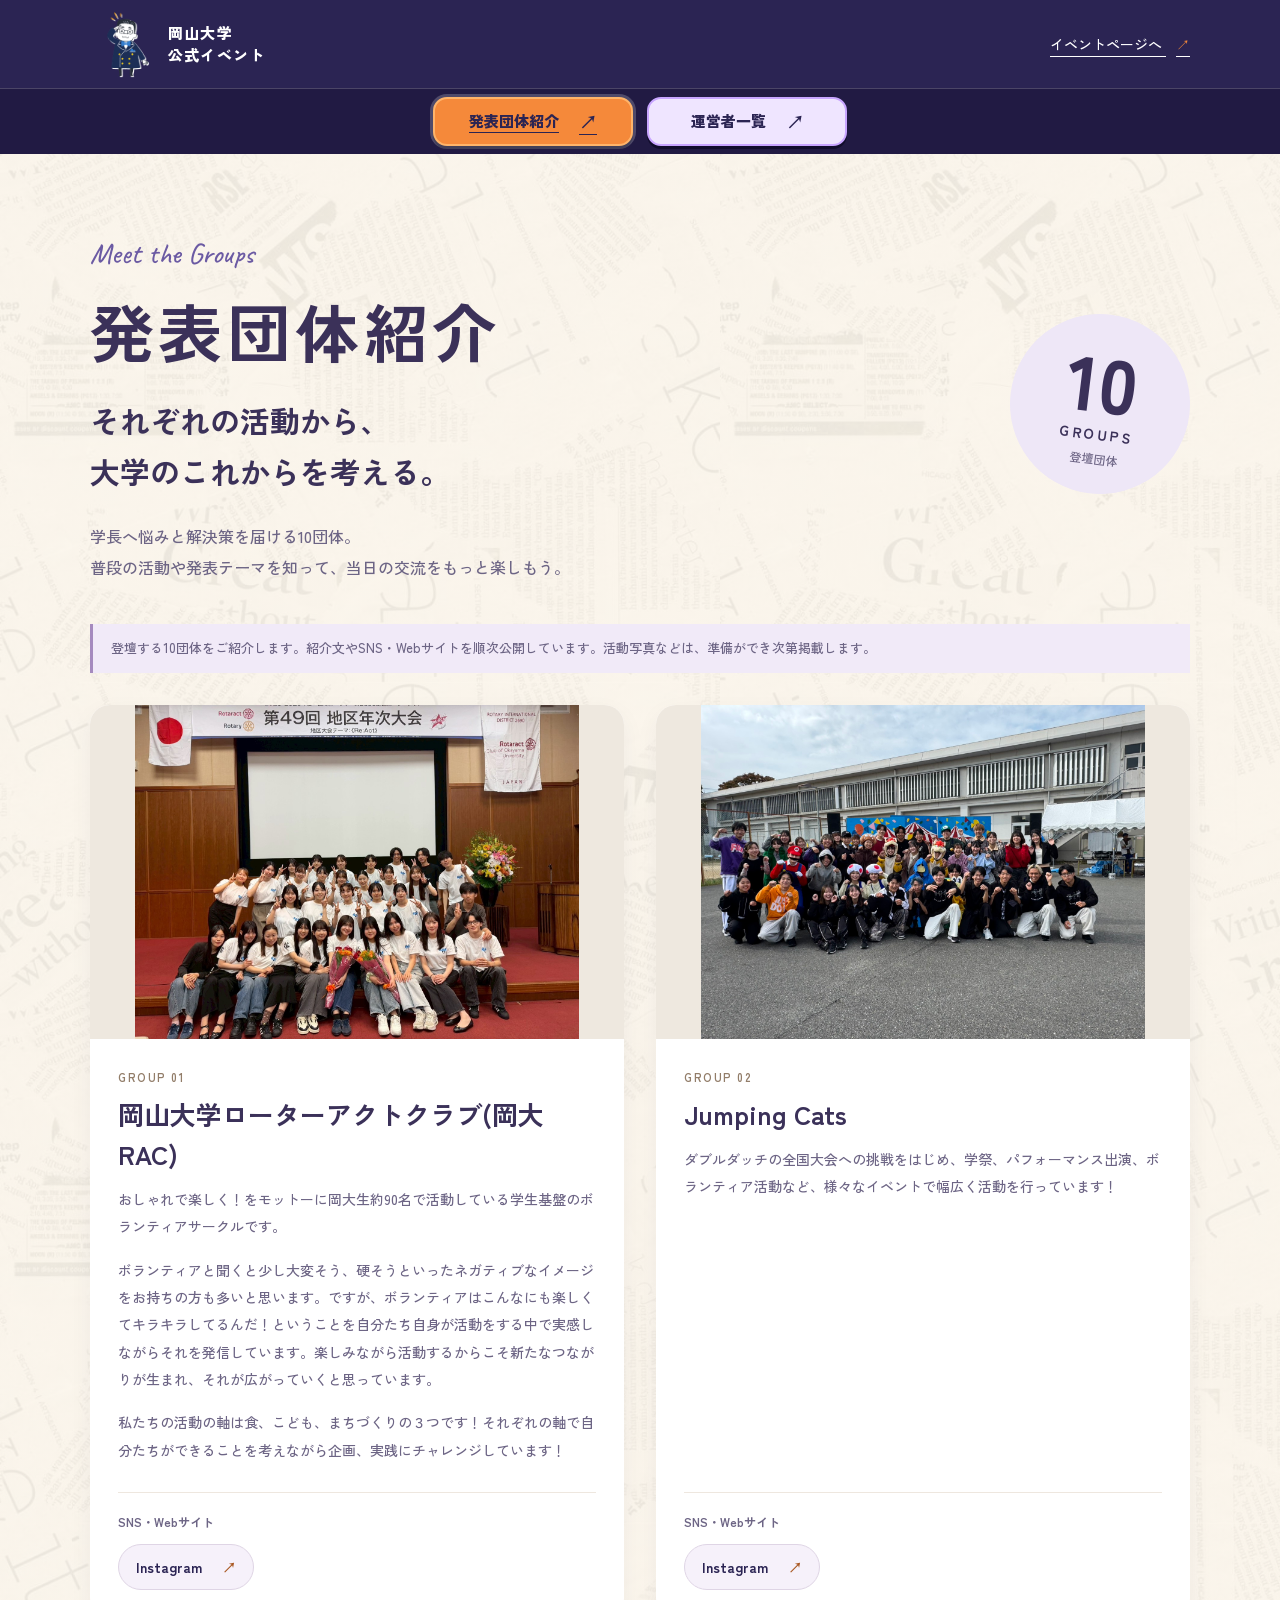
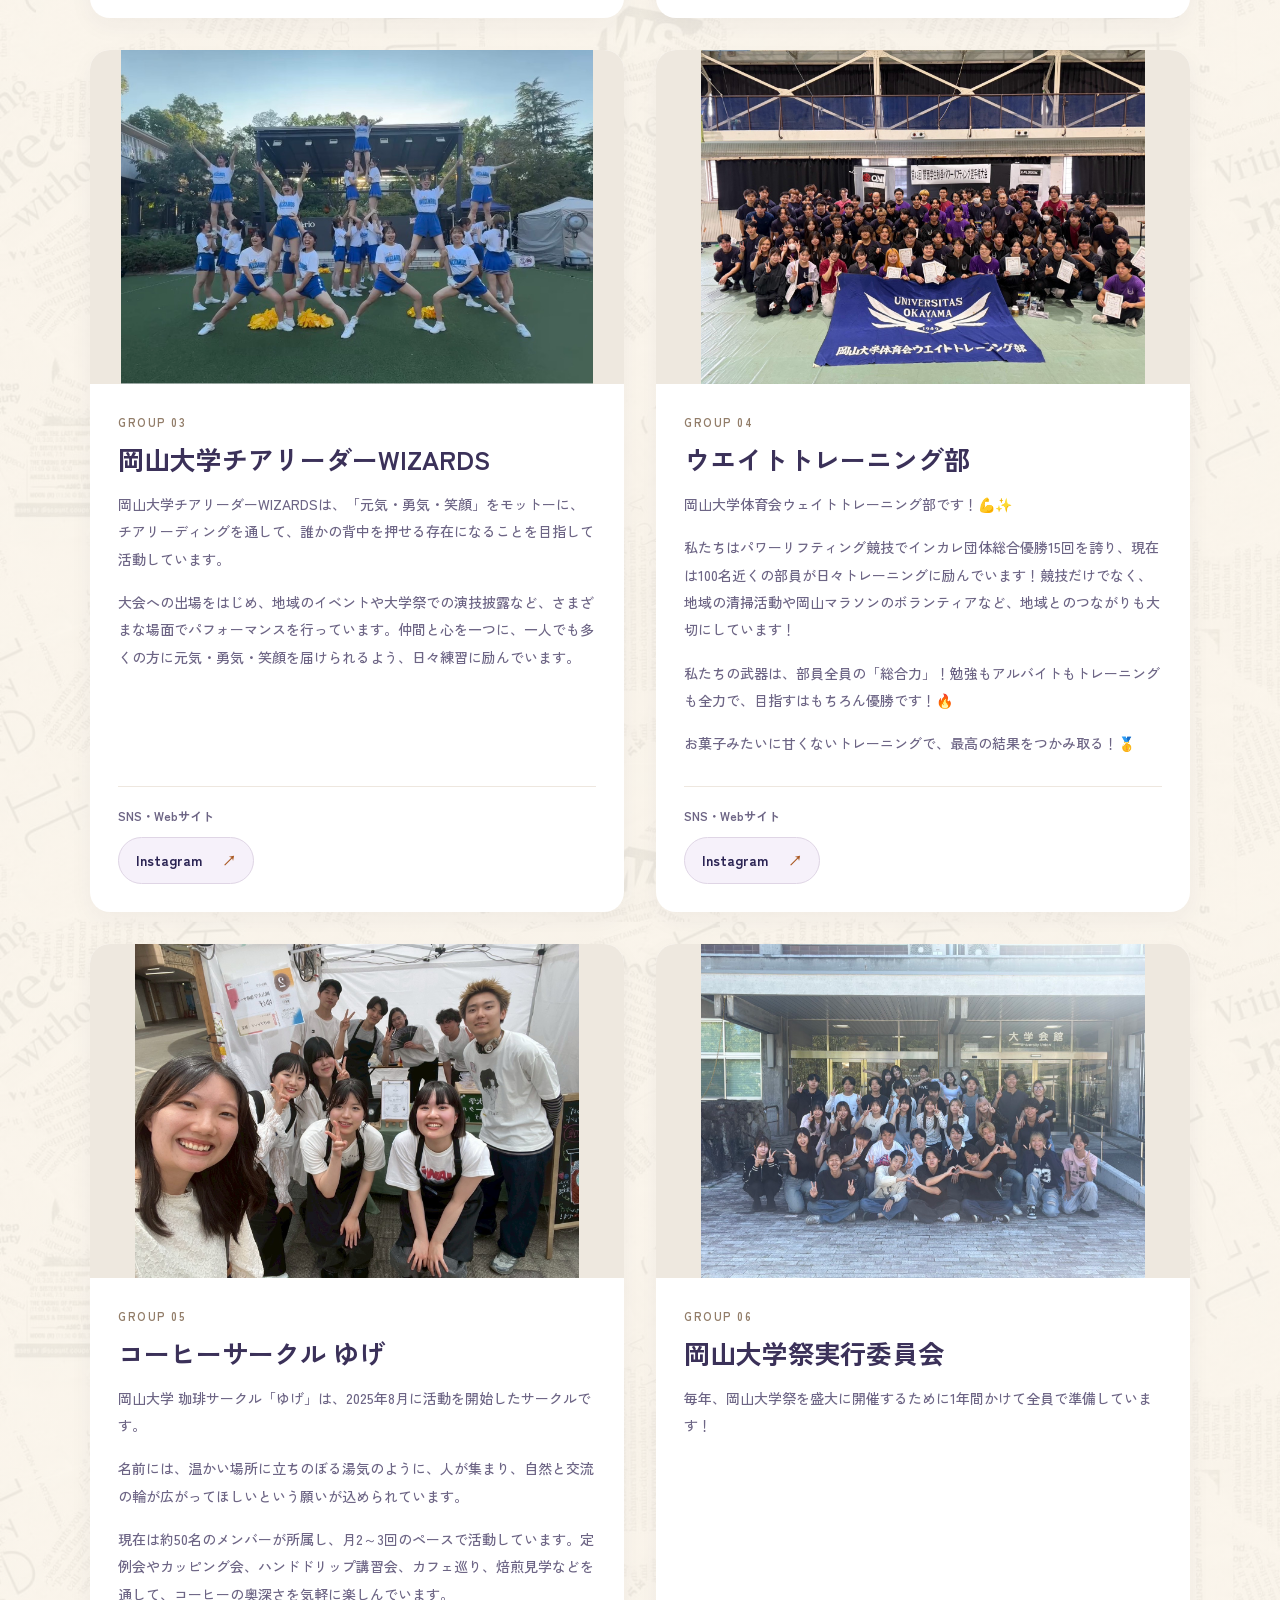
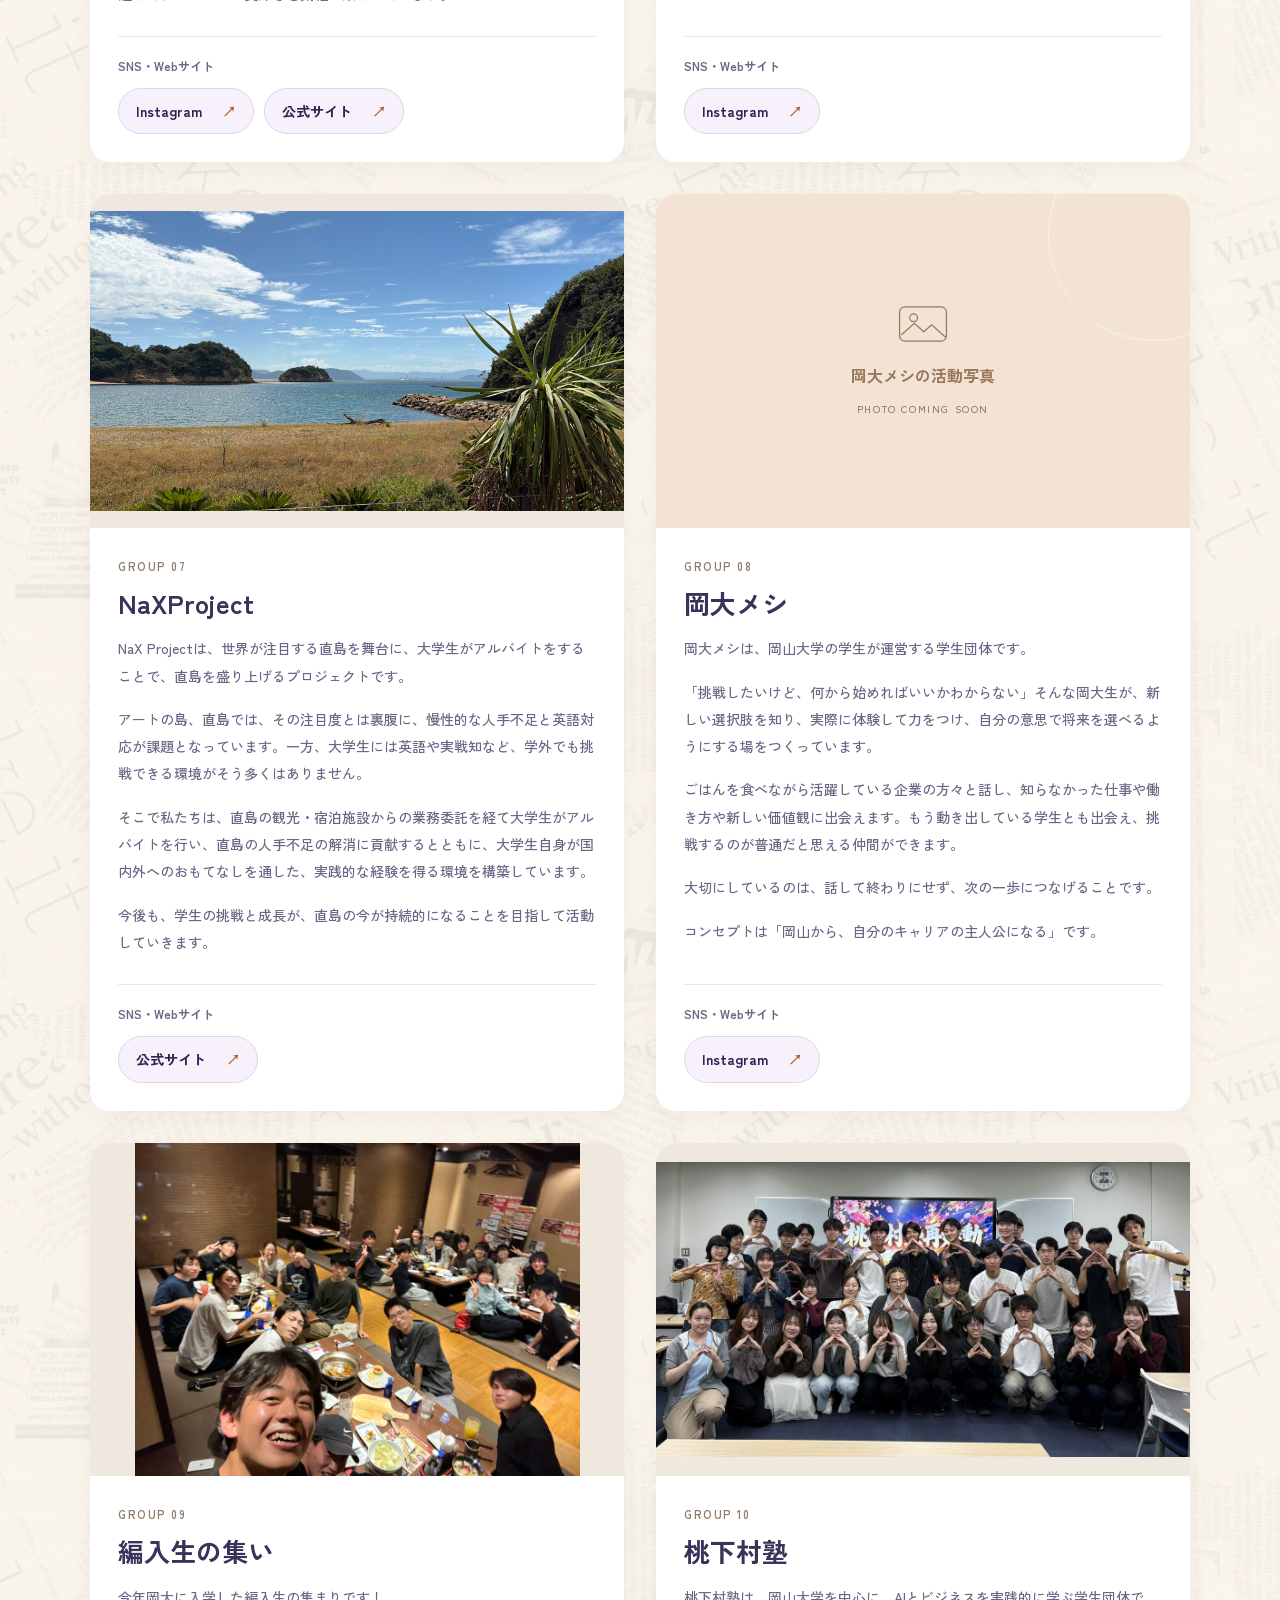
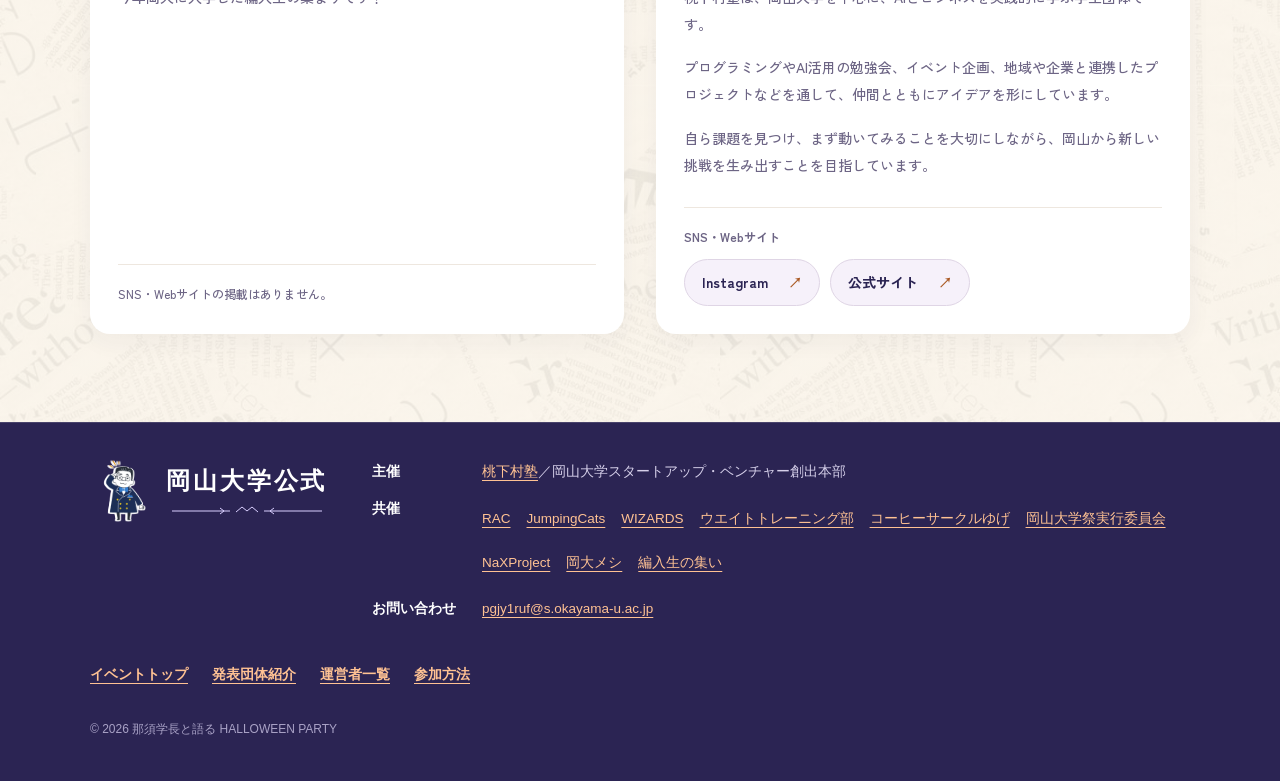
==== commit 9d4969f0: "Add Okadai Meshi introduction and Instagram" ====
--- a/groups/index.html
+++ b/groups/index.html
@@ -113,7 +113,7 @@
 <body>
 <a class="skip" href="#main">本文へ</a>
 <header><div class="wrap header-inner"><a class="brand" href="/"><img src="../images/president-salute.png" alt="" width="1280" height="1280"><span>岡山大学<br>公式イベント</span></a><a class="home" href="/">イベントページへ <span aria-hidden="true">↗</span></a></div><nav class="section-nav" aria-label="紹介ページ"><a href="/groups/" aria-current="page">発表団体紹介 <span aria-hidden="true">↗</span></a><a href="/staff/">運営者一覧 <span aria-hidden="true">↗</span></a></nav></header>
-<main id="main"><section class="intro wrap group-intro"><div><p class="eyebrow">Meet the Groups</p><h1>発表団体紹介</h1><p class="lead">それぞれの活動から、<br>大学のこれからを考える。</p><p class="intro-copy">学長へ悩みと解決策を届ける10団体。<br>普段の活動や発表テーマを知って、当日の交流をもっと楽しもう。</p></div><div class="group-count"><strong>10</strong><span>GROUPS</span><small>登壇団体</small></div></section><div class="wrap"><p class="preview-note">登壇する10団体をご紹介します。紹介文やSNS・Webサイトを順次公開しています。活動写真などは、準備ができ次第掲載します。</p></div><section class="wrap listing photo-listing" aria-label="発表団体一覧"><article class="group-card" id="rac"><div class="activity-photo has-photo"><img src="/images/groups/rac.jpg" alt="岡山大学ローターアクトクラブのメンバーが地区年次大会で撮影した集合写真" width="1477" height="1108" loading="lazy" decoding="async"></div><div class="card-body"><span class="group-number">GROUP 01</span><h2>岡山大学ローターアクトクラブ(岡大RAC)</h2><div class="group-description"><p>おしゃれで楽しく！をモットーに岡大生約90名で活動している学生基盤のボランティアサークルです。</p><p>ボランティアと聞くと少し大変そう、硬そうといったネガティブなイメージをお持ちの方も多いと思います。ですが、ボランティアはこんなにも楽しくてキラキラしてるんだ！ということを自分たち自身が活動をする中で実感しながらそれを発信しています。楽しみながら活動するからこそ新たなつながりが生まれ、それが広がっていくと思っています。</p><p>私たちの活動の軸は食、こども、まちづくりの３つです！それぞれの軸で自分たちができることを考えながら企画、実践にチャレンジしています！</p></div><div class="group-links"><p class="group-links-label">SNS・Webサイト</p><div class="group-links-buttons"><a class="group-social-link" href="https://www.instagram.com/okayamauni_rotaract/" target="_blank" rel="noopener noreferrer" aria-label="岡山大学ローターアクトクラブ(岡大RAC)のInstagram（新しいタブで開きます）"><span>Instagram</span><span aria-hidden="true">↗</span></a></div></div></div></article><article class="group-card" id="jumpingcats"><div class="activity-photo has-photo"><img src="/images/groups/jumping-cats.jpg" alt="Jumping Catsのメンバーが仮装して集まった集合写真" width="1477" height="1108" loading="lazy" decoding="async"></div><div class="card-body"><span class="group-number">GROUP 02</span><h2>Jumping Cats</h2><div class="group-description"><p>ダブルダッチの全国大会への挑戦をはじめ、学祭、パフォーマンス出演、ボランティア活動など、様々なイベントで幅広く活動を行っています！</p></div><div class="group-links"><p class="group-links-label">SNS・Webサイト</p><div class="group-links-buttons"><a class="group-social-link" href="https://www.instagram.com/jumpingcats_ou/" target="_blank" rel="noopener noreferrer" aria-label="Jumping CatsのInstagram（新しいタブで開きます）"><span>Instagram</span><span aria-hidden="true">↗</span></a></div></div></div></article><article class="group-card" id="wizards"><div class="activity-photo has-photo"><img src="/images/groups/wizards.jpg" alt="岡山大学チアリーダーWIZARDSがチアリーディングを披露する様子" width="928" height="657" loading="lazy" decoding="async"></div><div class="card-body"><span class="group-number">GROUP 03</span><h2>岡山大学チアリーダーWIZARDS</h2><div class="group-description"><p>岡山大学チアリーダーWIZARDSは、「元気・勇気・笑顔」をモットーに、チアリーディングを通して、誰かの背中を押せる存在になることを目指して活動しています。</p><p>大会への出場をはじめ、地域のイベントや大学祭での演技披露など、さまざまな場面でパフォーマンスを行っています。仲間と心を一つに、一人でも多くの方に元気・勇気・笑顔を届けられるよう、日々練習に励んでいます。</p></div><div class="group-links"><p class="group-links-label">SNS・Webサイト</p><div class="group-links-buttons"><a class="group-social-link" href="https://www.instagram.com/ouc_wizards/" target="_blank" rel="noopener noreferrer" aria-label="岡山大学チアリーダーWIZARDSのInstagram（新しいタブで開きます）"><span>Instagram</span><span aria-hidden="true">↗</span></a></div></div></div></article><article class="group-card" id="weight-training"><div class="activity-photo has-photo"><img src="/images/groups/weight-training.png" alt="岡山大学ウエイトトレーニング部の旗を囲むメンバーの集合写真" width="1477" height="1108" loading="lazy" decoding="async"></div><div class="card-body"><span class="group-number">GROUP 04</span><h2>ウエイトトレーニング部</h2><div class="group-description"><p>岡山大学体育会ウェイトトレーニング部です！💪✨</p><p>私たちはパワーリフティング競技でインカレ団体総合優勝15回を誇り、現在は100名近くの部員が日々トレーニングに励んでいます！競技だけでなく、地域の清掃活動や岡山マラソンのボランティアなど、地域とのつながりも大切にしています！</p><p>私たちの武器は、部員全員の「総合力」！勉強もアルバイトもトレーニングも全力で、目指すはもちろん優勝です！🔥</p><p>お菓子みたいに甘くないトレーニングで、最高の結果をつかみ取る！🥇</p></div><div class="group-links"><p class="group-links-label">SNS・Webサイト</p><div class="group-links-buttons"><a class="group-social-link" href="https://www.instagram.com/okadai_weight/" target="_blank" rel="noopener noreferrer" aria-label="ウエイトトレーニング部のInstagram（新しいタブで開きます）"><span>Instagram</span><span aria-hidden="true">↗</span></a></div></div></div></article><article class="group-card" id="yuge"><div class="activity-photo has-photo"><img src="/images/groups/yuge.jpg" alt="コーヒーサークル ゆげのメンバーが出店先で撮影した集合写真" width="1477" height="1108" loading="lazy" decoding="async"></div><div class="card-body"><span class="group-number">GROUP 05</span><h2>コーヒーサークル ゆげ</h2><div class="group-description"><p>岡山大学 珈琲サークル「ゆげ」は、2025年8月に活動を開始したサークルです。</p><p>名前には、温かい場所に立ちのぼる湯気のように、人が集まり、自然と交流の輪が広がってほしいという願いが込められています。</p><p>現在は約50名のメンバーが所属し、月2～3回のペースで活動しています。定例会やカッピング会、ハンドドリップ講習会、カフェ巡り、焙煎見学などを通して、コーヒーの奥深さを気軽に楽しんでいます。</p></div><div class="group-links"><p class="group-links-label">SNS・Webサイト</p><div class="group-links-buttons"><a class="group-social-link" href="https://www.instagram.com/okadai_coffee_circle/" target="_blank" rel="noopener noreferrer" aria-label="コーヒーサークル ゆげのInstagram（新しいタブで開きます）"><span>Instagram</span><span aria-hidden="true">↗</span></a><a class="group-social-link" href="https://okadai-coffee-circle.github.io/website/" target="_blank" rel="noopener noreferrer" aria-label="コーヒーサークル ゆげの公式サイト（新しいタブで開きます）"><span>公式サイト</span><span aria-hidden="true">↗</span></a></div></div></div></article><article class="group-card" id="university-festival"><div class="activity-photo has-photo"><img src="/images/groups/university-festival.jpg" alt="岡山大学祭実行委員会のメンバーが大学会館前で撮影した集合写真" width="1477" height="1108" loading="lazy" decoding="async"></div><div class="card-body"><span class="group-number">GROUP 06</span><h2>岡山大学祭実行委員会</h2><div class="group-description"><p>毎年、岡山大学祭を盛大に開催するために1年間かけて全員で準備しています！</p></div><div class="group-links"><p class="group-links-label">SNS・Webサイト</p><div class="group-links-buttons"><a class="group-social-link" href="https://www.instagram.com/gakusai_2026_/" target="_blank" rel="noopener noreferrer" aria-label="岡山大学祭実行委員会のInstagram（新しいタブで開きます）"><span>Instagram</span><span aria-hidden="true">↗</span></a></div></div></div></article><article class="group-card" id="naxproject"><div class="activity-photo has-photo"><img src="/images/groups/naxproject.jpg" alt="NaXProjectの紹介写真：青空と海が広がる島の風景" width="1706" height="960" loading="lazy" decoding="async"></div><div class="card-body"><span class="group-number">GROUP 07</span><h2>NaXProject</h2><div class="group-description"><p>NaX Projectは、世界が注目する直島を舞台に、大学生がアルバイトをすることで、直島を盛り上げるプロジェクトです。</p><p>アートの島、直島では、その注目度とは裏腹に、慢性的な人手不足と英語対応が課題となっています。一方、大学生には英語や実戦知など、学外でも挑戦できる環境がそう多くはありません。</p><p>そこで私たちは、直島の観光・宿泊施設からの業務委託を経て大学生がアルバイトを行い、直島の人手不足の解消に貢献するとともに、大学生自身が国内外へのおもてなしを通した、実践的な経験を得る環境を構築しています。</p><p>今後も、学生の挑戦と成長が、直島の今が持続的になることを目指して活動していきます。</p></div><div class="group-links"><p class="group-links-label">SNS・Webサイト</p><div class="group-links-buttons"><a class="group-social-link" href="https://nax.umebachimon.jp/" target="_blank" rel="noopener noreferrer" aria-label="NaXProjectの公式サイト（新しいタブで開きます）"><span>公式サイト</span><span aria-hidden="true">↗</span></a></div></div></div></article><article class="group-card" id="okadai-meshi"><div class="activity-photo photo-tone-1" role="img" aria-label="岡大メシの活動写真の掲載予定スペース"><svg viewBox="0 0 64 48" fill="none" aria-hidden="true"><rect x="2" y="2" width="60" height="44" rx="7"/><circle cx="20" cy="16" r="5"/><path d="m4 38 17-15 12 11 10-9 18 16"/></svg><span>岡大メシの活動写真</span><small>PHOTO COMING SOON</small></div><div class="card-body"><span class="group-number">GROUP 08</span><h2>岡大メシ</h2><p>活動内容や団体の魅力を、こちらでご紹介します。</p><span class="card-link sns-pending" aria-disabled="true"><span>団体SNSリンク</span><small>準備中</small></span></div></article><article class="group-card" id="transfer-students"><div class="activity-photo has-photo"><img src="/images/groups/transfer-students.jpg" alt="編入生の集いのメンバーが交流する集合写真" width="4032" height="3024" loading="lazy" decoding="async"></div><div class="card-body"><span class="group-number">GROUP 09</span><h2>編入生の集い</h2><div class="group-description"><p>今年岡大に入学した編入生の集まりです！</p></div><p class="group-no-links">SNS・Webサイトの掲載はありません。</p></div></article><article class="group-card" id="toukasonjuku"><div class="activity-photo has-photo"><img src="/images/groups/toukasonjuku.png" alt="桃下村塾のメンバーの集合写真" width="1178" height="650" loading="lazy" decoding="async"></div><div class="card-body"><span class="group-number">GROUP 10</span><h2>桃下村塾</h2><div class="group-description"><p>桃下村塾は、岡山大学を中心に、AIとビジネスを実践的に学ぶ学生団体です。</p><p>プログラミングやAI活用の勉強会、イベント企画、地域や企業と連携したプロジェクトなどを通して、仲間とともにアイデアを形にしています。</p><p>自ら課題を見つけ、まず動いてみることを大切にしながら、岡山から新しい挑戦を生み出すことを目指しています。</p></div><div class="group-links"><p class="group-links-label">SNS・Webサイト</p><div class="group-links-buttons"><a class="group-social-link" href="https://www.instagram.com/toukasonjuku_ai/" target="_blank" rel="noopener noreferrer" aria-label="桃下村塾のInstagram（新しいタブで開きます）"><span>Instagram</span><span aria-hidden="true">↗</span></a><a class="group-social-link" href="https://www.momoshita.jp/" target="_blank" rel="noopener noreferrer" aria-label="桃下村塾の公式サイト（新しいタブで開きます）"><span>公式サイト</span><span aria-hidden="true">↗</span></a></div></div></div></article></section></main>
+<main id="main"><section class="intro wrap group-intro"><div><p class="eyebrow">Meet the Groups</p><h1>発表団体紹介</h1><p class="lead">それぞれの活動から、<br>大学のこれからを考える。</p><p class="intro-copy">学長へ悩みと解決策を届ける10団体。<br>普段の活動や発表テーマを知って、当日の交流をもっと楽しもう。</p></div><div class="group-count"><strong>10</strong><span>GROUPS</span><small>登壇団体</small></div></section><div class="wrap"><p class="preview-note">登壇する10団体をご紹介します。紹介文やSNS・Webサイトを順次公開しています。活動写真などは、準備ができ次第掲載します。</p></div><section class="wrap listing photo-listing" aria-label="発表団体一覧"><article class="group-card" id="rac"><div class="activity-photo has-photo"><img src="/images/groups/rac.jpg" alt="岡山大学ローターアクトクラブのメンバーが地区年次大会で撮影した集合写真" width="1477" height="1108" loading="lazy" decoding="async"></div><div class="card-body"><span class="group-number">GROUP 01</span><h2>岡山大学ローターアクトクラブ(岡大RAC)</h2><div class="group-description"><p>おしゃれで楽しく！をモットーに岡大生約90名で活動している学生基盤のボランティアサークルです。</p><p>ボランティアと聞くと少し大変そう、硬そうといったネガティブなイメージをお持ちの方も多いと思います。ですが、ボランティアはこんなにも楽しくてキラキラしてるんだ！ということを自分たち自身が活動をする中で実感しながらそれを発信しています。楽しみながら活動するからこそ新たなつながりが生まれ、それが広がっていくと思っています。</p><p>私たちの活動の軸は食、こども、まちづくりの３つです！それぞれの軸で自分たちができることを考えながら企画、実践にチャレンジしています！</p></div><div class="group-links"><p class="group-links-label">SNS・Webサイト</p><div class="group-links-buttons"><a class="group-social-link" href="https://www.instagram.com/okayamauni_rotaract/" target="_blank" rel="noopener noreferrer" aria-label="岡山大学ローターアクトクラブ(岡大RAC)のInstagram（新しいタブで開きます）"><span>Instagram</span><span aria-hidden="true">↗</span></a></div></div></div></article><article class="group-card" id="jumpingcats"><div class="activity-photo has-photo"><img src="/images/groups/jumping-cats.jpg" alt="Jumping Catsのメンバーが仮装して集まった集合写真" width="1477" height="1108" loading="lazy" decoding="async"></div><div class="card-body"><span class="group-number">GROUP 02</span><h2>Jumping Cats</h2><div class="group-description"><p>ダブルダッチの全国大会への挑戦をはじめ、学祭、パフォーマンス出演、ボランティア活動など、様々なイベントで幅広く活動を行っています！</p></div><div class="group-links"><p class="group-links-label">SNS・Webサイト</p><div class="group-links-buttons"><a class="group-social-link" href="https://www.instagram.com/jumpingcats_ou/" target="_blank" rel="noopener noreferrer" aria-label="Jumping CatsのInstagram（新しいタブで開きます）"><span>Instagram</span><span aria-hidden="true">↗</span></a></div></div></div></article><article class="group-card" id="wizards"><div class="activity-photo has-photo"><img src="/images/groups/wizards.jpg" alt="岡山大学チアリーダーWIZARDSがチアリーディングを披露する様子" width="928" height="657" loading="lazy" decoding="async"></div><div class="card-body"><span class="group-number">GROUP 03</span><h2>岡山大学チアリーダーWIZARDS</h2><div class="group-description"><p>岡山大学チアリーダーWIZARDSは、「元気・勇気・笑顔」をモットーに、チアリーディングを通して、誰かの背中を押せる存在になることを目指して活動しています。</p><p>大会への出場をはじめ、地域のイベントや大学祭での演技披露など、さまざまな場面でパフォーマンスを行っています。仲間と心を一つに、一人でも多くの方に元気・勇気・笑顔を届けられるよう、日々練習に励んでいます。</p></div><div class="group-links"><p class="group-links-label">SNS・Webサイト</p><div class="group-links-buttons"><a class="group-social-link" href="https://www.instagram.com/ouc_wizards/" target="_blank" rel="noopener noreferrer" aria-label="岡山大学チアリーダーWIZARDSのInstagram（新しいタブで開きます）"><span>Instagram</span><span aria-hidden="true">↗</span></a></div></div></div></article><article class="group-card" id="weight-training"><div class="activity-photo has-photo"><img src="/images/groups/weight-training.png" alt="岡山大学ウエイトトレーニング部の旗を囲むメンバーの集合写真" width="1477" height="1108" loading="lazy" decoding="async"></div><div class="card-body"><span class="group-number">GROUP 04</span><h2>ウエイトトレーニング部</h2><div class="group-description"><p>岡山大学体育会ウェイトトレーニング部です！💪✨</p><p>私たちはパワーリフティング競技でインカレ団体総合優勝15回を誇り、現在は100名近くの部員が日々トレーニングに励んでいます！競技だけでなく、地域の清掃活動や岡山マラソンのボランティアなど、地域とのつながりも大切にしています！</p><p>私たちの武器は、部員全員の「総合力」！勉強もアルバイトもトレーニングも全力で、目指すはもちろん優勝です！🔥</p><p>お菓子みたいに甘くないトレーニングで、最高の結果をつかみ取る！🥇</p></div><div class="group-links"><p class="group-links-label">SNS・Webサイト</p><div class="group-links-buttons"><a class="group-social-link" href="https://www.instagram.com/okadai_weight/" target="_blank" rel="noopener noreferrer" aria-label="ウエイトトレーニング部のInstagram（新しいタブで開きます）"><span>Instagram</span><span aria-hidden="true">↗</span></a></div></div></div></article><article class="group-card" id="yuge"><div class="activity-photo has-photo"><img src="/images/groups/yuge.jpg" alt="コーヒーサークル ゆげのメンバーが出店先で撮影した集合写真" width="1477" height="1108" loading="lazy" decoding="async"></div><div class="card-body"><span class="group-number">GROUP 05</span><h2>コーヒーサークル ゆげ</h2><div class="group-description"><p>岡山大学 珈琲サークル「ゆげ」は、2025年8月に活動を開始したサークルです。</p><p>名前には、温かい場所に立ちのぼる湯気のように、人が集まり、自然と交流の輪が広がってほしいという願いが込められています。</p><p>現在は約50名のメンバーが所属し、月2～3回のペースで活動しています。定例会やカッピング会、ハンドドリップ講習会、カフェ巡り、焙煎見学などを通して、コーヒーの奥深さを気軽に楽しんでいます。</p></div><div class="group-links"><p class="group-links-label">SNS・Webサイト</p><div class="group-links-buttons"><a class="group-social-link" href="https://www.instagram.com/okadai_coffee_circle/" target="_blank" rel="noopener noreferrer" aria-label="コーヒーサークル ゆげのInstagram（新しいタブで開きます）"><span>Instagram</span><span aria-hidden="true">↗</span></a><a class="group-social-link" href="https://okadai-coffee-circle.github.io/website/" target="_blank" rel="noopener noreferrer" aria-label="コーヒーサークル ゆげの公式サイト（新しいタブで開きます）"><span>公式サイト</span><span aria-hidden="true">↗</span></a></div></div></div></article><article class="group-card" id="university-festival"><div class="activity-photo has-photo"><img src="/images/groups/university-festival.jpg" alt="岡山大学祭実行委員会のメンバーが大学会館前で撮影した集合写真" width="1477" height="1108" loading="lazy" decoding="async"></div><div class="card-body"><span class="group-number">GROUP 06</span><h2>岡山大学祭実行委員会</h2><div class="group-description"><p>毎年、岡山大学祭を盛大に開催するために1年間かけて全員で準備しています！</p></div><div class="group-links"><p class="group-links-label">SNS・Webサイト</p><div class="group-links-buttons"><a class="group-social-link" href="https://www.instagram.com/gakusai_2026_/" target="_blank" rel="noopener noreferrer" aria-label="岡山大学祭実行委員会のInstagram（新しいタブで開きます）"><span>Instagram</span><span aria-hidden="true">↗</span></a></div></div></div></article><article class="group-card" id="naxproject"><div class="activity-photo has-photo"><img src="/images/groups/naxproject.jpg" alt="NaXProjectの紹介写真：青空と海が広がる島の風景" width="1706" height="960" loading="lazy" decoding="async"></div><div class="card-body"><span class="group-number">GROUP 07</span><h2>NaXProject</h2><div class="group-description"><p>NaX Projectは、世界が注目する直島を舞台に、大学生がアルバイトをすることで、直島を盛り上げるプロジェクトです。</p><p>アートの島、直島では、その注目度とは裏腹に、慢性的な人手不足と英語対応が課題となっています。一方、大学生には英語や実戦知など、学外でも挑戦できる環境がそう多くはありません。</p><p>そこで私たちは、直島の観光・宿泊施設からの業務委託を経て大学生がアルバイトを行い、直島の人手不足の解消に貢献するとともに、大学生自身が国内外へのおもてなしを通した、実践的な経験を得る環境を構築しています。</p><p>今後も、学生の挑戦と成長が、直島の今が持続的になることを目指して活動していきます。</p></div><div class="group-links"><p class="group-links-label">SNS・Webサイト</p><div class="group-links-buttons"><a class="group-social-link" href="https://nax.umebachimon.jp/" target="_blank" rel="noopener noreferrer" aria-label="NaXProjectの公式サイト（新しいタブで開きます）"><span>公式サイト</span><span aria-hidden="true">↗</span></a></div></div></div></article><article class="group-card" id="okadai-meshi"><div class="activity-photo photo-tone-1" role="img" aria-label="岡大メシの活動写真の掲載予定スペース"><svg viewBox="0 0 64 48" fill="none" aria-hidden="true"><rect x="2" y="2" width="60" height="44" rx="7"/><circle cx="20" cy="16" r="5"/><path d="m4 38 17-15 12 11 10-9 18 16"/></svg><span>岡大メシの活動写真</span><small>PHOTO COMING SOON</small></div><div class="card-body"><span class="group-number">GROUP 08</span><h2>岡大メシ</h2><div class="group-description"><p>岡大メシは、岡山大学の学生が運営する学生団体です。</p><p>「挑戦したいけど、何から始めればいいかわからない」そんな岡大生が、新しい選択肢を知り、実際に体験して力をつけ、自分の意思で将来を選べるようにする場をつくっています。</p><p>ごはんを食べながら活躍している企業の方々と話し、知らなかった仕事や働き方や新しい価値観に出会えます。もう動き出している学生とも出会え、挑戦するのが普通だと思える仲間ができます。</p><p>大切にしているのは、話して終わりにせず、次の一歩につなげることです。</p><p>コンセプトは「岡山から、自分のキャリアの主人公になる」です。</p></div><div class="group-links"><p class="group-links-label">SNS・Webサイト</p><div class="group-links-buttons"><a class="group-social-link" href="https://www.instagram.com/okadaimeshi/" target="_blank" rel="noopener noreferrer" aria-label="岡大メシのInstagram（新しいタブで開きます）"><span>Instagram</span><span aria-hidden="true">↗</span></a></div></div></div></article><article class="group-card" id="transfer-students"><div class="activity-photo has-photo"><img src="/images/groups/transfer-students.jpg" alt="編入生の集いのメンバーが交流する集合写真" width="4032" height="3024" loading="lazy" decoding="async"></div><div class="card-body"><span class="group-number">GROUP 09</span><h2>編入生の集い</h2><div class="group-description"><p>今年岡大に入学した編入生の集まりです！</p></div><p class="group-no-links">SNS・Webサイトの掲載はありません。</p></div></article><article class="group-card" id="toukasonjuku"><div class="activity-photo has-photo"><img src="/images/groups/toukasonjuku.png" alt="桃下村塾のメンバーの集合写真" width="1178" height="650" loading="lazy" decoding="async"></div><div class="card-body"><span class="group-number">GROUP 10</span><h2>桃下村塾</h2><div class="group-description"><p>桃下村塾は、岡山大学を中心に、AIとビジネスを実践的に学ぶ学生団体です。</p><p>プログラミングやAI活用の勉強会、イベント企画、地域や企業と連携したプロジェクトなどを通して、仲間とともにアイデアを形にしています。</p><p>自ら課題を見つけ、まず動いてみることを大切にしながら、岡山から新しい挑戦を生み出すことを目指しています。</p></div><div class="group-links"><p class="group-links-label">SNS・Webサイト</p><div class="group-links-buttons"><a class="group-social-link" href="https://www.instagram.com/toukasonjuku_ai/" target="_blank" rel="noopener noreferrer" aria-label="桃下村塾のInstagram（新しいタブで開きます）"><span>Instagram</span><span aria-hidden="true">↗</span></a><a class="group-social-link" href="https://www.momoshita.jp/" target="_blank" rel="noopener noreferrer" aria-label="桃下村塾の公式サイト（新しいタブで開きます）"><span>公式サイト</span><span aria-hidden="true">↗</span></a></div></div></div></article></section></main>
 <footer class="site-footer" id="site-footer">
   <div class="site-footer-inner">
     <a class="site-footer-brand" href="/" aria-label="岡山大学公式イベント トップへ">
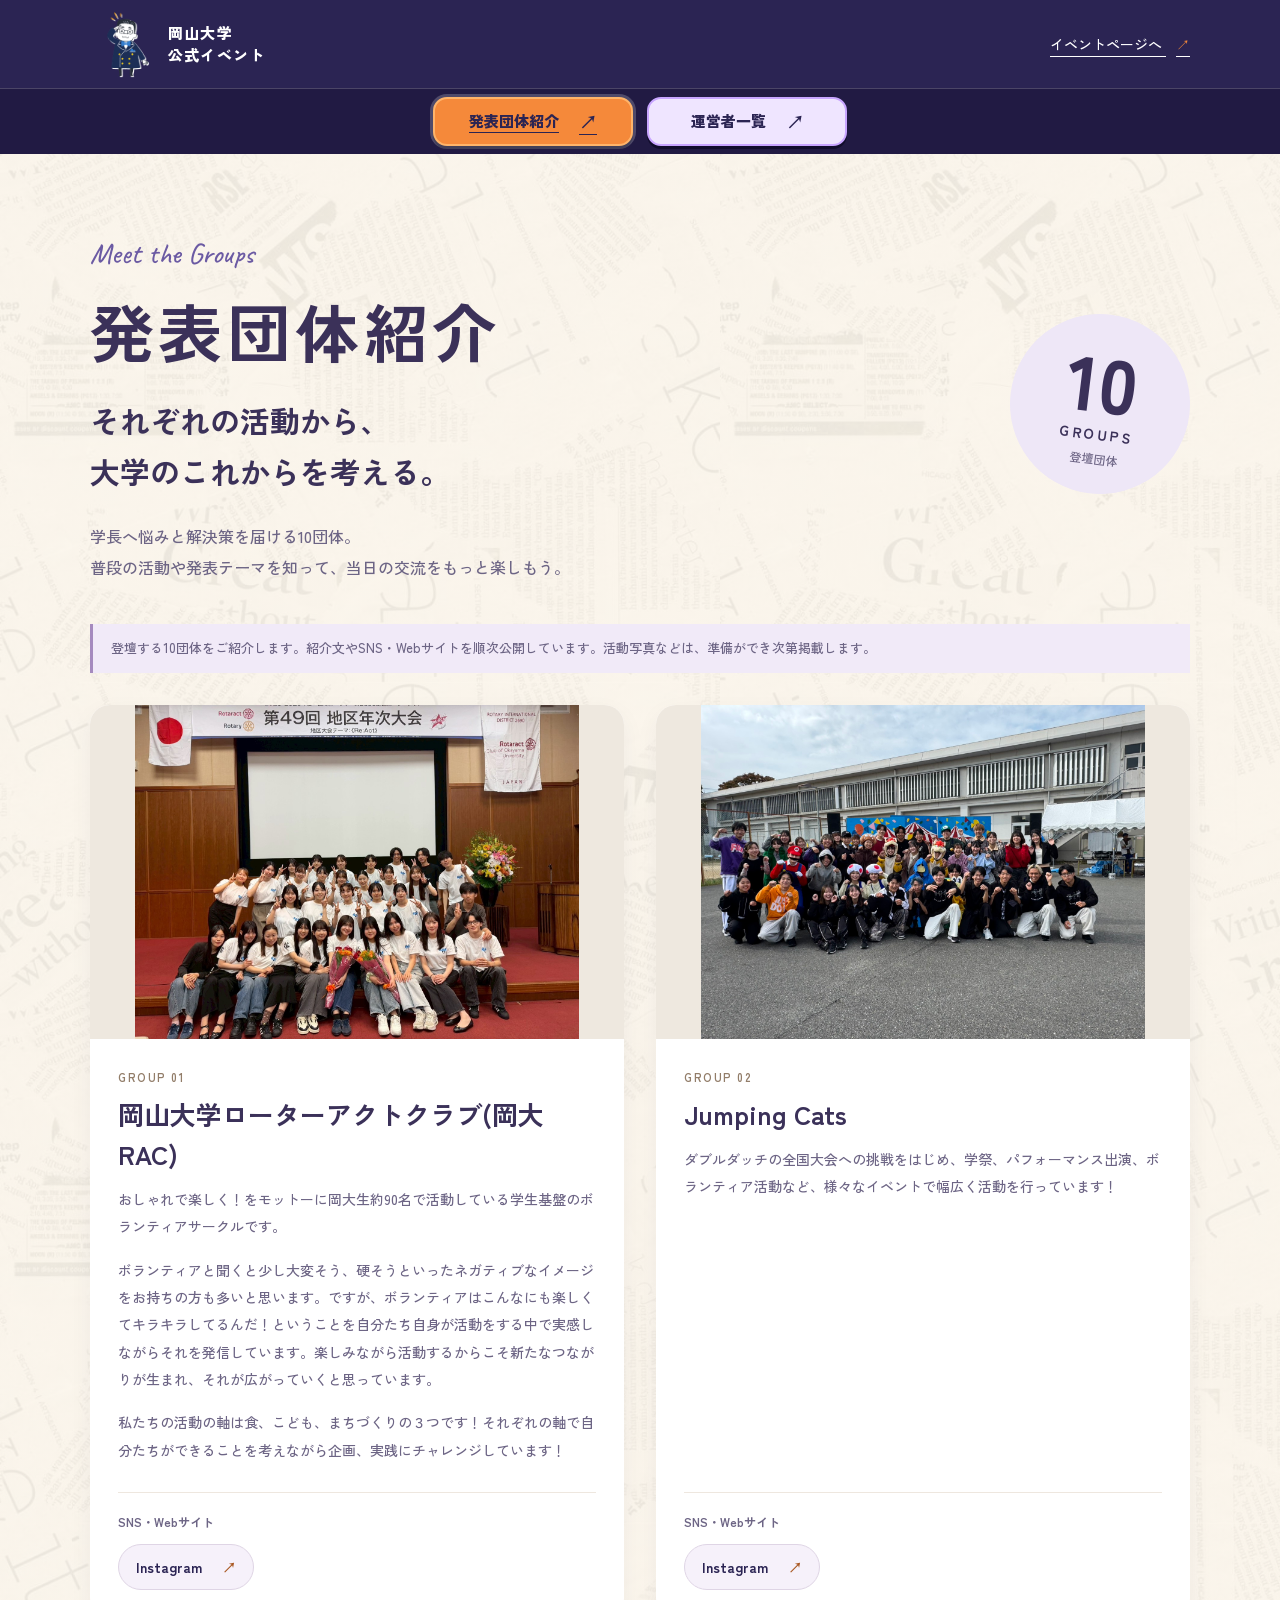
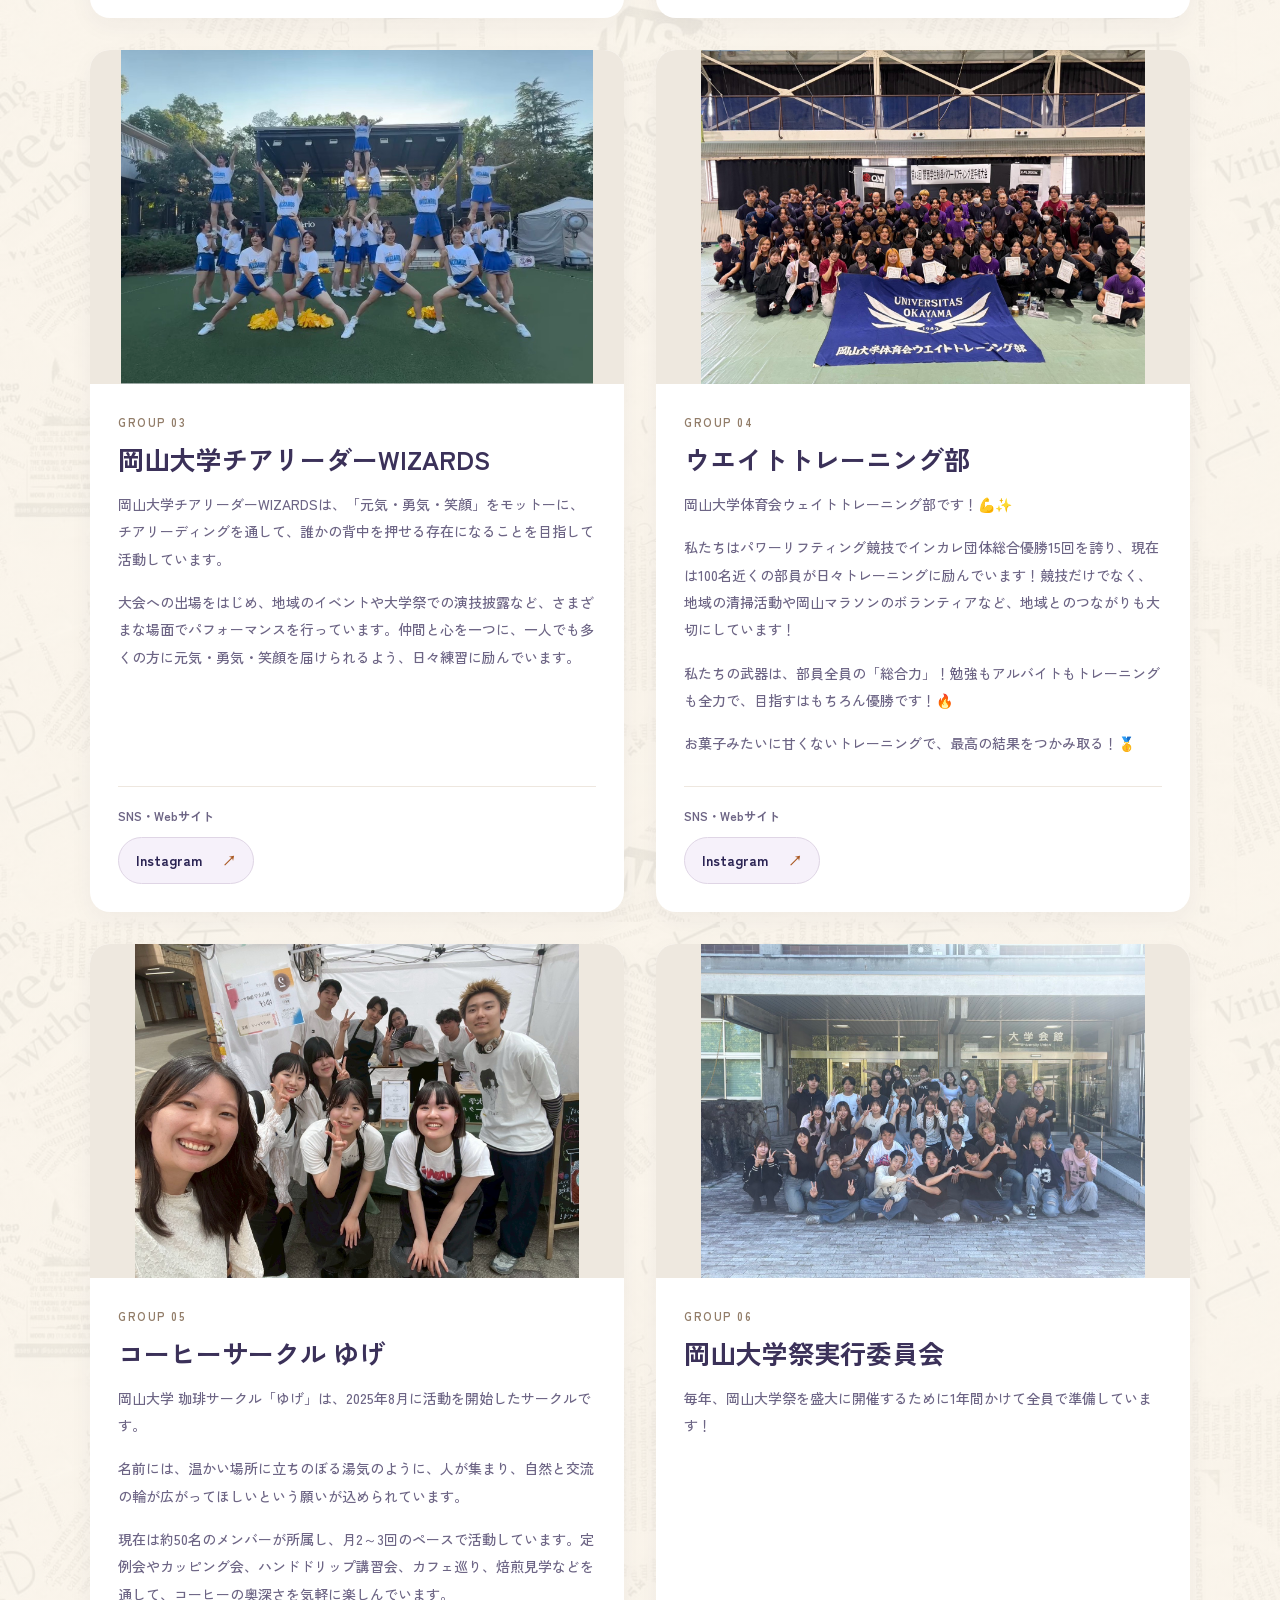
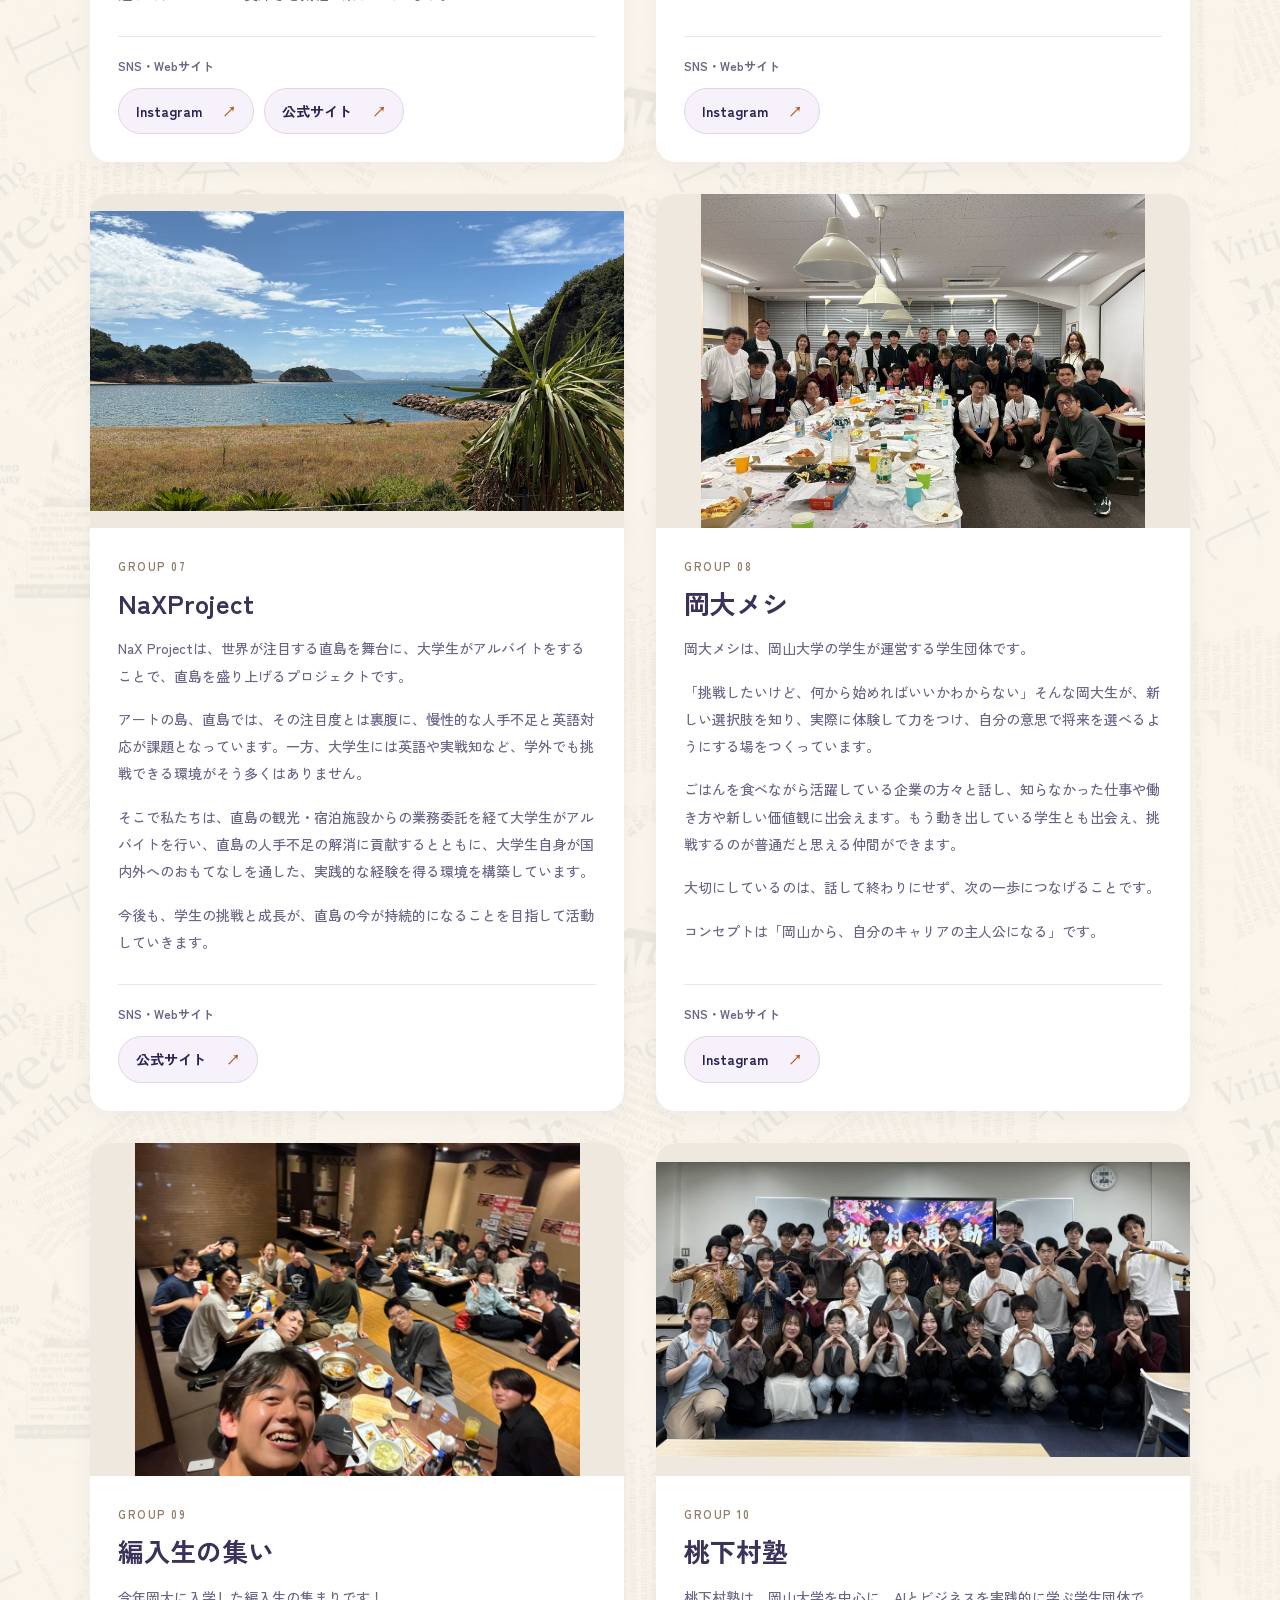
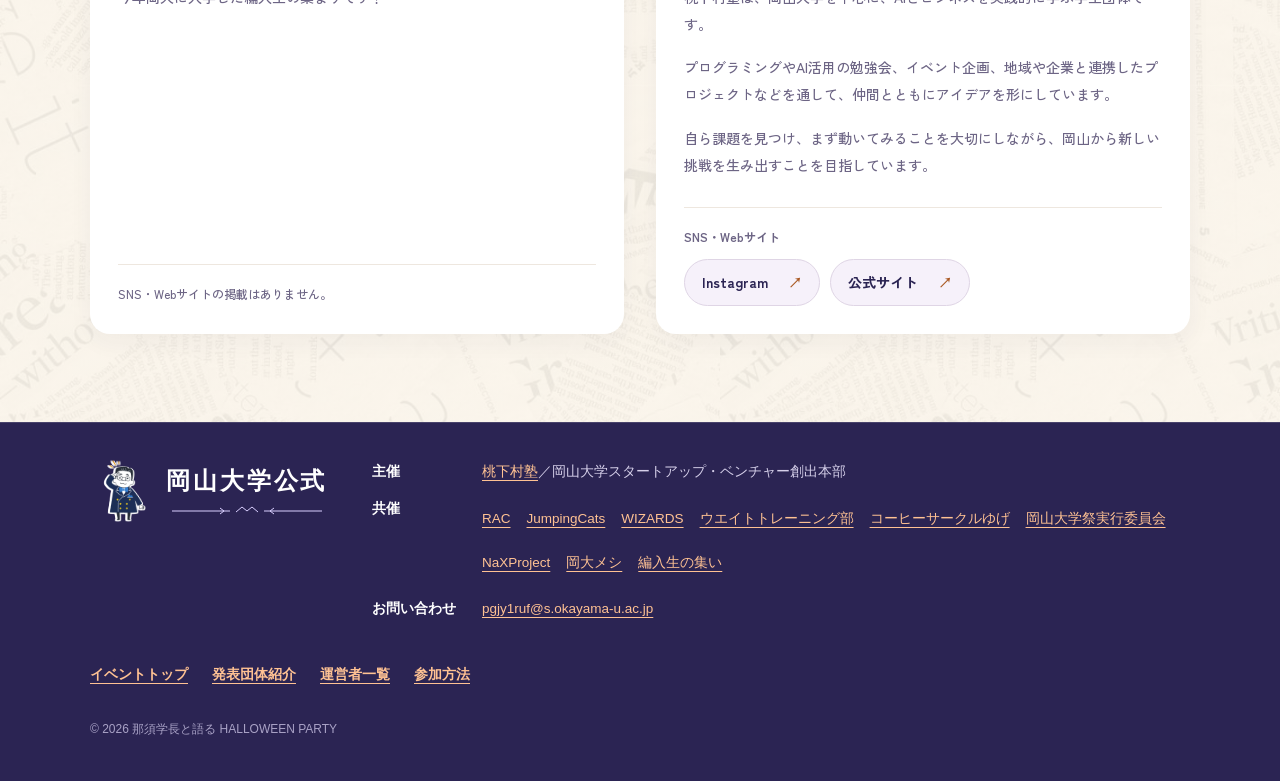
==== commit 966c5507: "Add Okadai Meshi group photo" ====
--- a/groups/index.html
+++ b/groups/index.html
@@ -113,7 +113,7 @@
 <body>
 <a class="skip" href="#main">本文へ</a>
 <header><div class="wrap header-inner"><a class="brand" href="/"><img src="../images/president-salute.png" alt="" width="1280" height="1280"><span>岡山大学<br>公式イベント</span></a><a class="home" href="/">イベントページへ <span aria-hidden="true">↗</span></a></div><nav class="section-nav" aria-label="紹介ページ"><a href="/groups/" aria-current="page">発表団体紹介 <span aria-hidden="true">↗</span></a><a href="/staff/">運営者一覧 <span aria-hidden="true">↗</span></a></nav></header>
-<main id="main"><section class="intro wrap group-intro"><div><p class="eyebrow">Meet the Groups</p><h1>発表団体紹介</h1><p class="lead">それぞれの活動から、<br>大学のこれからを考える。</p><p class="intro-copy">学長へ悩みと解決策を届ける10団体。<br>普段の活動や発表テーマを知って、当日の交流をもっと楽しもう。</p></div><div class="group-count"><strong>10</strong><span>GROUPS</span><small>登壇団体</small></div></section><div class="wrap"><p class="preview-note">登壇する10団体をご紹介します。紹介文やSNS・Webサイトを順次公開しています。活動写真などは、準備ができ次第掲載します。</p></div><section class="wrap listing photo-listing" aria-label="発表団体一覧"><article class="group-card" id="rac"><div class="activity-photo has-photo"><img src="/images/groups/rac.jpg" alt="岡山大学ローターアクトクラブのメンバーが地区年次大会で撮影した集合写真" width="1477" height="1108" loading="lazy" decoding="async"></div><div class="card-body"><span class="group-number">GROUP 01</span><h2>岡山大学ローターアクトクラブ(岡大RAC)</h2><div class="group-description"><p>おしゃれで楽しく！をモットーに岡大生約90名で活動している学生基盤のボランティアサークルです。</p><p>ボランティアと聞くと少し大変そう、硬そうといったネガティブなイメージをお持ちの方も多いと思います。ですが、ボランティアはこんなにも楽しくてキラキラしてるんだ！ということを自分たち自身が活動をする中で実感しながらそれを発信しています。楽しみながら活動するからこそ新たなつながりが生まれ、それが広がっていくと思っています。</p><p>私たちの活動の軸は食、こども、まちづくりの３つです！それぞれの軸で自分たちができることを考えながら企画、実践にチャレンジしています！</p></div><div class="group-links"><p class="group-links-label">SNS・Webサイト</p><div class="group-links-buttons"><a class="group-social-link" href="https://www.instagram.com/okayamauni_rotaract/" target="_blank" rel="noopener noreferrer" aria-label="岡山大学ローターアクトクラブ(岡大RAC)のInstagram（新しいタブで開きます）"><span>Instagram</span><span aria-hidden="true">↗</span></a></div></div></div></article><article class="group-card" id="jumpingcats"><div class="activity-photo has-photo"><img src="/images/groups/jumping-cats.jpg" alt="Jumping Catsのメンバーが仮装して集まった集合写真" width="1477" height="1108" loading="lazy" decoding="async"></div><div class="card-body"><span class="group-number">GROUP 02</span><h2>Jumping Cats</h2><div class="group-description"><p>ダブルダッチの全国大会への挑戦をはじめ、学祭、パフォーマンス出演、ボランティア活動など、様々なイベントで幅広く活動を行っています！</p></div><div class="group-links"><p class="group-links-label">SNS・Webサイト</p><div class="group-links-buttons"><a class="group-social-link" href="https://www.instagram.com/jumpingcats_ou/" target="_blank" rel="noopener noreferrer" aria-label="Jumping CatsのInstagram（新しいタブで開きます）"><span>Instagram</span><span aria-hidden="true">↗</span></a></div></div></div></article><article class="group-card" id="wizards"><div class="activity-photo has-photo"><img src="/images/groups/wizards.jpg" alt="岡山大学チアリーダーWIZARDSがチアリーディングを披露する様子" width="928" height="657" loading="lazy" decoding="async"></div><div class="card-body"><span class="group-number">GROUP 03</span><h2>岡山大学チアリーダーWIZARDS</h2><div class="group-description"><p>岡山大学チアリーダーWIZARDSは、「元気・勇気・笑顔」をモットーに、チアリーディングを通して、誰かの背中を押せる存在になることを目指して活動しています。</p><p>大会への出場をはじめ、地域のイベントや大学祭での演技披露など、さまざまな場面でパフォーマンスを行っています。仲間と心を一つに、一人でも多くの方に元気・勇気・笑顔を届けられるよう、日々練習に励んでいます。</p></div><div class="group-links"><p class="group-links-label">SNS・Webサイト</p><div class="group-links-buttons"><a class="group-social-link" href="https://www.instagram.com/ouc_wizards/" target="_blank" rel="noopener noreferrer" aria-label="岡山大学チアリーダーWIZARDSのInstagram（新しいタブで開きます）"><span>Instagram</span><span aria-hidden="true">↗</span></a></div></div></div></article><article class="group-card" id="weight-training"><div class="activity-photo has-photo"><img src="/images/groups/weight-training.png" alt="岡山大学ウエイトトレーニング部の旗を囲むメンバーの集合写真" width="1477" height="1108" loading="lazy" decoding="async"></div><div class="card-body"><span class="group-number">GROUP 04</span><h2>ウエイトトレーニング部</h2><div class="group-description"><p>岡山大学体育会ウェイトトレーニング部です！💪✨</p><p>私たちはパワーリフティング競技でインカレ団体総合優勝15回を誇り、現在は100名近くの部員が日々トレーニングに励んでいます！競技だけでなく、地域の清掃活動や岡山マラソンのボランティアなど、地域とのつながりも大切にしています！</p><p>私たちの武器は、部員全員の「総合力」！勉強もアルバイトもトレーニングも全力で、目指すはもちろん優勝です！🔥</p><p>お菓子みたいに甘くないトレーニングで、最高の結果をつかみ取る！🥇</p></div><div class="group-links"><p class="group-links-label">SNS・Webサイト</p><div class="group-links-buttons"><a class="group-social-link" href="https://www.instagram.com/okadai_weight/" target="_blank" rel="noopener noreferrer" aria-label="ウエイトトレーニング部のInstagram（新しいタブで開きます）"><span>Instagram</span><span aria-hidden="true">↗</span></a></div></div></div></article><article class="group-card" id="yuge"><div class="activity-photo has-photo"><img src="/images/groups/yuge.jpg" alt="コーヒーサークル ゆげのメンバーが出店先で撮影した集合写真" width="1477" height="1108" loading="lazy" decoding="async"></div><div class="card-body"><span class="group-number">GROUP 05</span><h2>コーヒーサークル ゆげ</h2><div class="group-description"><p>岡山大学 珈琲サークル「ゆげ」は、2025年8月に活動を開始したサークルです。</p><p>名前には、温かい場所に立ちのぼる湯気のように、人が集まり、自然と交流の輪が広がってほしいという願いが込められています。</p><p>現在は約50名のメンバーが所属し、月2～3回のペースで活動しています。定例会やカッピング会、ハンドドリップ講習会、カフェ巡り、焙煎見学などを通して、コーヒーの奥深さを気軽に楽しんでいます。</p></div><div class="group-links"><p class="group-links-label">SNS・Webサイト</p><div class="group-links-buttons"><a class="group-social-link" href="https://www.instagram.com/okadai_coffee_circle/" target="_blank" rel="noopener noreferrer" aria-label="コーヒーサークル ゆげのInstagram（新しいタブで開きます）"><span>Instagram</span><span aria-hidden="true">↗</span></a><a class="group-social-link" href="https://okadai-coffee-circle.github.io/website/" target="_blank" rel="noopener noreferrer" aria-label="コーヒーサークル ゆげの公式サイト（新しいタブで開きます）"><span>公式サイト</span><span aria-hidden="true">↗</span></a></div></div></div></article><article class="group-card" id="university-festival"><div class="activity-photo has-photo"><img src="/images/groups/university-festival.jpg" alt="岡山大学祭実行委員会のメンバーが大学会館前で撮影した集合写真" width="1477" height="1108" loading="lazy" decoding="async"></div><div class="card-body"><span class="group-number">GROUP 06</span><h2>岡山大学祭実行委員会</h2><div class="group-description"><p>毎年、岡山大学祭を盛大に開催するために1年間かけて全員で準備しています！</p></div><div class="group-links"><p class="group-links-label">SNS・Webサイト</p><div class="group-links-buttons"><a class="group-social-link" href="https://www.instagram.com/gakusai_2026_/" target="_blank" rel="noopener noreferrer" aria-label="岡山大学祭実行委員会のInstagram（新しいタブで開きます）"><span>Instagram</span><span aria-hidden="true">↗</span></a></div></div></div></article><article class="group-card" id="naxproject"><div class="activity-photo has-photo"><img src="/images/groups/naxproject.jpg" alt="NaXProjectの紹介写真：青空と海が広がる島の風景" width="1706" height="960" loading="lazy" decoding="async"></div><div class="card-body"><span class="group-number">GROUP 07</span><h2>NaXProject</h2><div class="group-description"><p>NaX Projectは、世界が注目する直島を舞台に、大学生がアルバイトをすることで、直島を盛り上げるプロジェクトです。</p><p>アートの島、直島では、その注目度とは裏腹に、慢性的な人手不足と英語対応が課題となっています。一方、大学生には英語や実戦知など、学外でも挑戦できる環境がそう多くはありません。</p><p>そこで私たちは、直島の観光・宿泊施設からの業務委託を経て大学生がアルバイトを行い、直島の人手不足の解消に貢献するとともに、大学生自身が国内外へのおもてなしを通した、実践的な経験を得る環境を構築しています。</p><p>今後も、学生の挑戦と成長が、直島の今が持続的になることを目指して活動していきます。</p></div><div class="group-links"><p class="group-links-label">SNS・Webサイト</p><div class="group-links-buttons"><a class="group-social-link" href="https://nax.umebachimon.jp/" target="_blank" rel="noopener noreferrer" aria-label="NaXProjectの公式サイト（新しいタブで開きます）"><span>公式サイト</span><span aria-hidden="true">↗</span></a></div></div></div></article><article class="group-card" id="okadai-meshi"><div class="activity-photo photo-tone-1" role="img" aria-label="岡大メシの活動写真の掲載予定スペース"><svg viewBox="0 0 64 48" fill="none" aria-hidden="true"><rect x="2" y="2" width="60" height="44" rx="7"/><circle cx="20" cy="16" r="5"/><path d="m4 38 17-15 12 11 10-9 18 16"/></svg><span>岡大メシの活動写真</span><small>PHOTO COMING SOON</small></div><div class="card-body"><span class="group-number">GROUP 08</span><h2>岡大メシ</h2><div class="group-description"><p>岡大メシは、岡山大学の学生が運営する学生団体です。</p><p>「挑戦したいけど、何から始めればいいかわからない」そんな岡大生が、新しい選択肢を知り、実際に体験して力をつけ、自分の意思で将来を選べるようにする場をつくっています。</p><p>ごはんを食べながら活躍している企業の方々と話し、知らなかった仕事や働き方や新しい価値観に出会えます。もう動き出している学生とも出会え、挑戦するのが普通だと思える仲間ができます。</p><p>大切にしているのは、話して終わりにせず、次の一歩につなげることです。</p><p>コンセプトは「岡山から、自分のキャリアの主人公になる」です。</p></div><div class="group-links"><p class="group-links-label">SNS・Webサイト</p><div class="group-links-buttons"><a class="group-social-link" href="https://www.instagram.com/okadaimeshi/" target="_blank" rel="noopener noreferrer" aria-label="岡大メシのInstagram（新しいタブで開きます）"><span>Instagram</span><span aria-hidden="true">↗</span></a></div></div></div></article><article class="group-card" id="transfer-students"><div class="activity-photo has-photo"><img src="/images/groups/transfer-students.jpg" alt="編入生の集いのメンバーが交流する集合写真" width="4032" height="3024" loading="lazy" decoding="async"></div><div class="card-body"><span class="group-number">GROUP 09</span><h2>編入生の集い</h2><div class="group-description"><p>今年岡大に入学した編入生の集まりです！</p></div><p class="group-no-links">SNS・Webサイトの掲載はありません。</p></div></article><article class="group-card" id="toukasonjuku"><div class="activity-photo has-photo"><img src="/images/groups/toukasonjuku.png" alt="桃下村塾のメンバーの集合写真" width="1178" height="650" loading="lazy" decoding="async"></div><div class="card-body"><span class="group-number">GROUP 10</span><h2>桃下村塾</h2><div class="group-description"><p>桃下村塾は、岡山大学を中心に、AIとビジネスを実践的に学ぶ学生団体です。</p><p>プログラミングやAI活用の勉強会、イベント企画、地域や企業と連携したプロジェクトなどを通して、仲間とともにアイデアを形にしています。</p><p>自ら課題を見つけ、まず動いてみることを大切にしながら、岡山から新しい挑戦を生み出すことを目指しています。</p></div><div class="group-links"><p class="group-links-label">SNS・Webサイト</p><div class="group-links-buttons"><a class="group-social-link" href="https://www.instagram.com/toukasonjuku_ai/" target="_blank" rel="noopener noreferrer" aria-label="桃下村塾のInstagram（新しいタブで開きます）"><span>Instagram</span><span aria-hidden="true">↗</span></a><a class="group-social-link" href="https://www.momoshita.jp/" target="_blank" rel="noopener noreferrer" aria-label="桃下村塾の公式サイト（新しいタブで開きます）"><span>公式サイト</span><span aria-hidden="true">↗</span></a></div></div></div></article></section></main>
+<main id="main"><section class="intro wrap group-intro"><div><p class="eyebrow">Meet the Groups</p><h1>発表団体紹介</h1><p class="lead">それぞれの活動から、<br>大学のこれからを考える。</p><p class="intro-copy">学長へ悩みと解決策を届ける10団体。<br>普段の活動や発表テーマを知って、当日の交流をもっと楽しもう。</p></div><div class="group-count"><strong>10</strong><span>GROUPS</span><small>登壇団体</small></div></section><div class="wrap"><p class="preview-note">登壇する10団体をご紹介します。紹介文やSNS・Webサイトを順次公開しています。活動写真などは、準備ができ次第掲載します。</p></div><section class="wrap listing photo-listing" aria-label="発表団体一覧"><article class="group-card" id="rac"><div class="activity-photo has-photo"><img src="/images/groups/rac.jpg" alt="岡山大学ローターアクトクラブのメンバーが地区年次大会で撮影した集合写真" width="1477" height="1108" loading="lazy" decoding="async"></div><div class="card-body"><span class="group-number">GROUP 01</span><h2>岡山大学ローターアクトクラブ(岡大RAC)</h2><div class="group-description"><p>おしゃれで楽しく！をモットーに岡大生約90名で活動している学生基盤のボランティアサークルです。</p><p>ボランティアと聞くと少し大変そう、硬そうといったネガティブなイメージをお持ちの方も多いと思います。ですが、ボランティアはこんなにも楽しくてキラキラしてるんだ！ということを自分たち自身が活動をする中で実感しながらそれを発信しています。楽しみながら活動するからこそ新たなつながりが生まれ、それが広がっていくと思っています。</p><p>私たちの活動の軸は食、こども、まちづくりの３つです！それぞれの軸で自分たちができることを考えながら企画、実践にチャレンジしています！</p></div><div class="group-links"><p class="group-links-label">SNS・Webサイト</p><div class="group-links-buttons"><a class="group-social-link" href="https://www.instagram.com/okayamauni_rotaract/" target="_blank" rel="noopener noreferrer" aria-label="岡山大学ローターアクトクラブ(岡大RAC)のInstagram（新しいタブで開きます）"><span>Instagram</span><span aria-hidden="true">↗</span></a></div></div></div></article><article class="group-card" id="jumpingcats"><div class="activity-photo has-photo"><img src="/images/groups/jumping-cats.jpg" alt="Jumping Catsのメンバーが仮装して集まった集合写真" width="1477" height="1108" loading="lazy" decoding="async"></div><div class="card-body"><span class="group-number">GROUP 02</span><h2>Jumping Cats</h2><div class="group-description"><p>ダブルダッチの全国大会への挑戦をはじめ、学祭、パフォーマンス出演、ボランティア活動など、様々なイベントで幅広く活動を行っています！</p></div><div class="group-links"><p class="group-links-label">SNS・Webサイト</p><div class="group-links-buttons"><a class="group-social-link" href="https://www.instagram.com/jumpingcats_ou/" target="_blank" rel="noopener noreferrer" aria-label="Jumping CatsのInstagram（新しいタブで開きます）"><span>Instagram</span><span aria-hidden="true">↗</span></a></div></div></div></article><article class="group-card" id="wizards"><div class="activity-photo has-photo"><img src="/images/groups/wizards.jpg" alt="岡山大学チアリーダーWIZARDSがチアリーディングを披露する様子" width="928" height="657" loading="lazy" decoding="async"></div><div class="card-body"><span class="group-number">GROUP 03</span><h2>岡山大学チアリーダーWIZARDS</h2><div class="group-description"><p>岡山大学チアリーダーWIZARDSは、「元気・勇気・笑顔」をモットーに、チアリーディングを通して、誰かの背中を押せる存在になることを目指して活動しています。</p><p>大会への出場をはじめ、地域のイベントや大学祭での演技披露など、さまざまな場面でパフォーマンスを行っています。仲間と心を一つに、一人でも多くの方に元気・勇気・笑顔を届けられるよう、日々練習に励んでいます。</p></div><div class="group-links"><p class="group-links-label">SNS・Webサイト</p><div class="group-links-buttons"><a class="group-social-link" href="https://www.instagram.com/ouc_wizards/" target="_blank" rel="noopener noreferrer" aria-label="岡山大学チアリーダーWIZARDSのInstagram（新しいタブで開きます）"><span>Instagram</span><span aria-hidden="true">↗</span></a></div></div></div></article><article class="group-card" id="weight-training"><div class="activity-photo has-photo"><img src="/images/groups/weight-training.png" alt="岡山大学ウエイトトレーニング部の旗を囲むメンバーの集合写真" width="1477" height="1108" loading="lazy" decoding="async"></div><div class="card-body"><span class="group-number">GROUP 04</span><h2>ウエイトトレーニング部</h2><div class="group-description"><p>岡山大学体育会ウェイトトレーニング部です！💪✨</p><p>私たちはパワーリフティング競技でインカレ団体総合優勝15回を誇り、現在は100名近くの部員が日々トレーニングに励んでいます！競技だけでなく、地域の清掃活動や岡山マラソンのボランティアなど、地域とのつながりも大切にしています！</p><p>私たちの武器は、部員全員の「総合力」！勉強もアルバイトもトレーニングも全力で、目指すはもちろん優勝です！🔥</p><p>お菓子みたいに甘くないトレーニングで、最高の結果をつかみ取る！🥇</p></div><div class="group-links"><p class="group-links-label">SNS・Webサイト</p><div class="group-links-buttons"><a class="group-social-link" href="https://www.instagram.com/okadai_weight/" target="_blank" rel="noopener noreferrer" aria-label="ウエイトトレーニング部のInstagram（新しいタブで開きます）"><span>Instagram</span><span aria-hidden="true">↗</span></a></div></div></div></article><article class="group-card" id="yuge"><div class="activity-photo has-photo"><img src="/images/groups/yuge.jpg" alt="コーヒーサークル ゆげのメンバーが出店先で撮影した集合写真" width="1477" height="1108" loading="lazy" decoding="async"></div><div class="card-body"><span class="group-number">GROUP 05</span><h2>コーヒーサークル ゆげ</h2><div class="group-description"><p>岡山大学 珈琲サークル「ゆげ」は、2025年8月に活動を開始したサークルです。</p><p>名前には、温かい場所に立ちのぼる湯気のように、人が集まり、自然と交流の輪が広がってほしいという願いが込められています。</p><p>現在は約50名のメンバーが所属し、月2～3回のペースで活動しています。定例会やカッピング会、ハンドドリップ講習会、カフェ巡り、焙煎見学などを通して、コーヒーの奥深さを気軽に楽しんでいます。</p></div><div class="group-links"><p class="group-links-label">SNS・Webサイト</p><div class="group-links-buttons"><a class="group-social-link" href="https://www.instagram.com/okadai_coffee_circle/" target="_blank" rel="noopener noreferrer" aria-label="コーヒーサークル ゆげのInstagram（新しいタブで開きます）"><span>Instagram</span><span aria-hidden="true">↗</span></a><a class="group-social-link" href="https://okadai-coffee-circle.github.io/website/" target="_blank" rel="noopener noreferrer" aria-label="コーヒーサークル ゆげの公式サイト（新しいタブで開きます）"><span>公式サイト</span><span aria-hidden="true">↗</span></a></div></div></div></article><article class="group-card" id="university-festival"><div class="activity-photo has-photo"><img src="/images/groups/university-festival.jpg" alt="岡山大学祭実行委員会のメンバーが大学会館前で撮影した集合写真" width="1477" height="1108" loading="lazy" decoding="async"></div><div class="card-body"><span class="group-number">GROUP 06</span><h2>岡山大学祭実行委員会</h2><div class="group-description"><p>毎年、岡山大学祭を盛大に開催するために1年間かけて全員で準備しています！</p></div><div class="group-links"><p class="group-links-label">SNS・Webサイト</p><div class="group-links-buttons"><a class="group-social-link" href="https://www.instagram.com/gakusai_2026_/" target="_blank" rel="noopener noreferrer" aria-label="岡山大学祭実行委員会のInstagram（新しいタブで開きます）"><span>Instagram</span><span aria-hidden="true">↗</span></a></div></div></div></article><article class="group-card" id="naxproject"><div class="activity-photo has-photo"><img src="/images/groups/naxproject.jpg" alt="NaXProjectの紹介写真：青空と海が広がる島の風景" width="1706" height="960" loading="lazy" decoding="async"></div><div class="card-body"><span class="group-number">GROUP 07</span><h2>NaXProject</h2><div class="group-description"><p>NaX Projectは、世界が注目する直島を舞台に、大学生がアルバイトをすることで、直島を盛り上げるプロジェクトです。</p><p>アートの島、直島では、その注目度とは裏腹に、慢性的な人手不足と英語対応が課題となっています。一方、大学生には英語や実戦知など、学外でも挑戦できる環境がそう多くはありません。</p><p>そこで私たちは、直島の観光・宿泊施設からの業務委託を経て大学生がアルバイトを行い、直島の人手不足の解消に貢献するとともに、大学生自身が国内外へのおもてなしを通した、実践的な経験を得る環境を構築しています。</p><p>今後も、学生の挑戦と成長が、直島の今が持続的になることを目指して活動していきます。</p></div><div class="group-links"><p class="group-links-label">SNS・Webサイト</p><div class="group-links-buttons"><a class="group-social-link" href="https://nax.umebachimon.jp/" target="_blank" rel="noopener noreferrer" aria-label="NaXProjectの公式サイト（新しいタブで開きます）"><span>公式サイト</span><span aria-hidden="true">↗</span></a></div></div></div></article><article class="group-card" id="okadai-meshi"><div class="activity-photo has-photo"><img src="/images/groups/okadai-meshi.jpg" alt="岡大メシの交流会で食事を囲んで撮影した参加者の集合写真" width="1477" height="1108" loading="lazy" decoding="async"></div><div class="card-body"><span class="group-number">GROUP 08</span><h2>岡大メシ</h2><div class="group-description"><p>岡大メシは、岡山大学の学生が運営する学生団体です。</p><p>「挑戦したいけど、何から始めればいいかわからない」そんな岡大生が、新しい選択肢を知り、実際に体験して力をつけ、自分の意思で将来を選べるようにする場をつくっています。</p><p>ごはんを食べながら活躍している企業の方々と話し、知らなかった仕事や働き方や新しい価値観に出会えます。もう動き出している学生とも出会え、挑戦するのが普通だと思える仲間ができます。</p><p>大切にしているのは、話して終わりにせず、次の一歩につなげることです。</p><p>コンセプトは「岡山から、自分のキャリアの主人公になる」です。</p></div><div class="group-links"><p class="group-links-label">SNS・Webサイト</p><div class="group-links-buttons"><a class="group-social-link" href="https://www.instagram.com/okadaimeshi/" target="_blank" rel="noopener noreferrer" aria-label="岡大メシのInstagram（新しいタブで開きます）"><span>Instagram</span><span aria-hidden="true">↗</span></a></div></div></div></article><article class="group-card" id="transfer-students"><div class="activity-photo has-photo"><img src="/images/groups/transfer-students.jpg" alt="編入生の集いのメンバーが交流する集合写真" width="4032" height="3024" loading="lazy" decoding="async"></div><div class="card-body"><span class="group-number">GROUP 09</span><h2>編入生の集い</h2><div class="group-description"><p>今年岡大に入学した編入生の集まりです！</p></div><p class="group-no-links">SNS・Webサイトの掲載はありません。</p></div></article><article class="group-card" id="toukasonjuku"><div class="activity-photo has-photo"><img src="/images/groups/toukasonjuku.png" alt="桃下村塾のメンバーの集合写真" width="1178" height="650" loading="lazy" decoding="async"></div><div class="card-body"><span class="group-number">GROUP 10</span><h2>桃下村塾</h2><div class="group-description"><p>桃下村塾は、岡山大学を中心に、AIとビジネスを実践的に学ぶ学生団体です。</p><p>プログラミングやAI活用の勉強会、イベント企画、地域や企業と連携したプロジェクトなどを通して、仲間とともにアイデアを形にしています。</p><p>自ら課題を見つけ、まず動いてみることを大切にしながら、岡山から新しい挑戦を生み出すことを目指しています。</p></div><div class="group-links"><p class="group-links-label">SNS・Webサイト</p><div class="group-links-buttons"><a class="group-social-link" href="https://www.instagram.com/toukasonjuku_ai/" target="_blank" rel="noopener noreferrer" aria-label="桃下村塾のInstagram（新しいタブで開きます）"><span>Instagram</span><span aria-hidden="true">↗</span></a><a class="group-social-link" href="https://www.momoshita.jp/" target="_blank" rel="noopener noreferrer" aria-label="桃下村塾の公式サイト（新しいタブで開きます）"><span>公式サイト</span><span aria-hidden="true">↗</span></a></div></div></div></article></section></main>
 <footer class="site-footer" id="site-footer">
   <div class="site-footer-inner">
     <a class="site-footer-brand" href="/" aria-label="岡山大学公式イベント トップへ">
